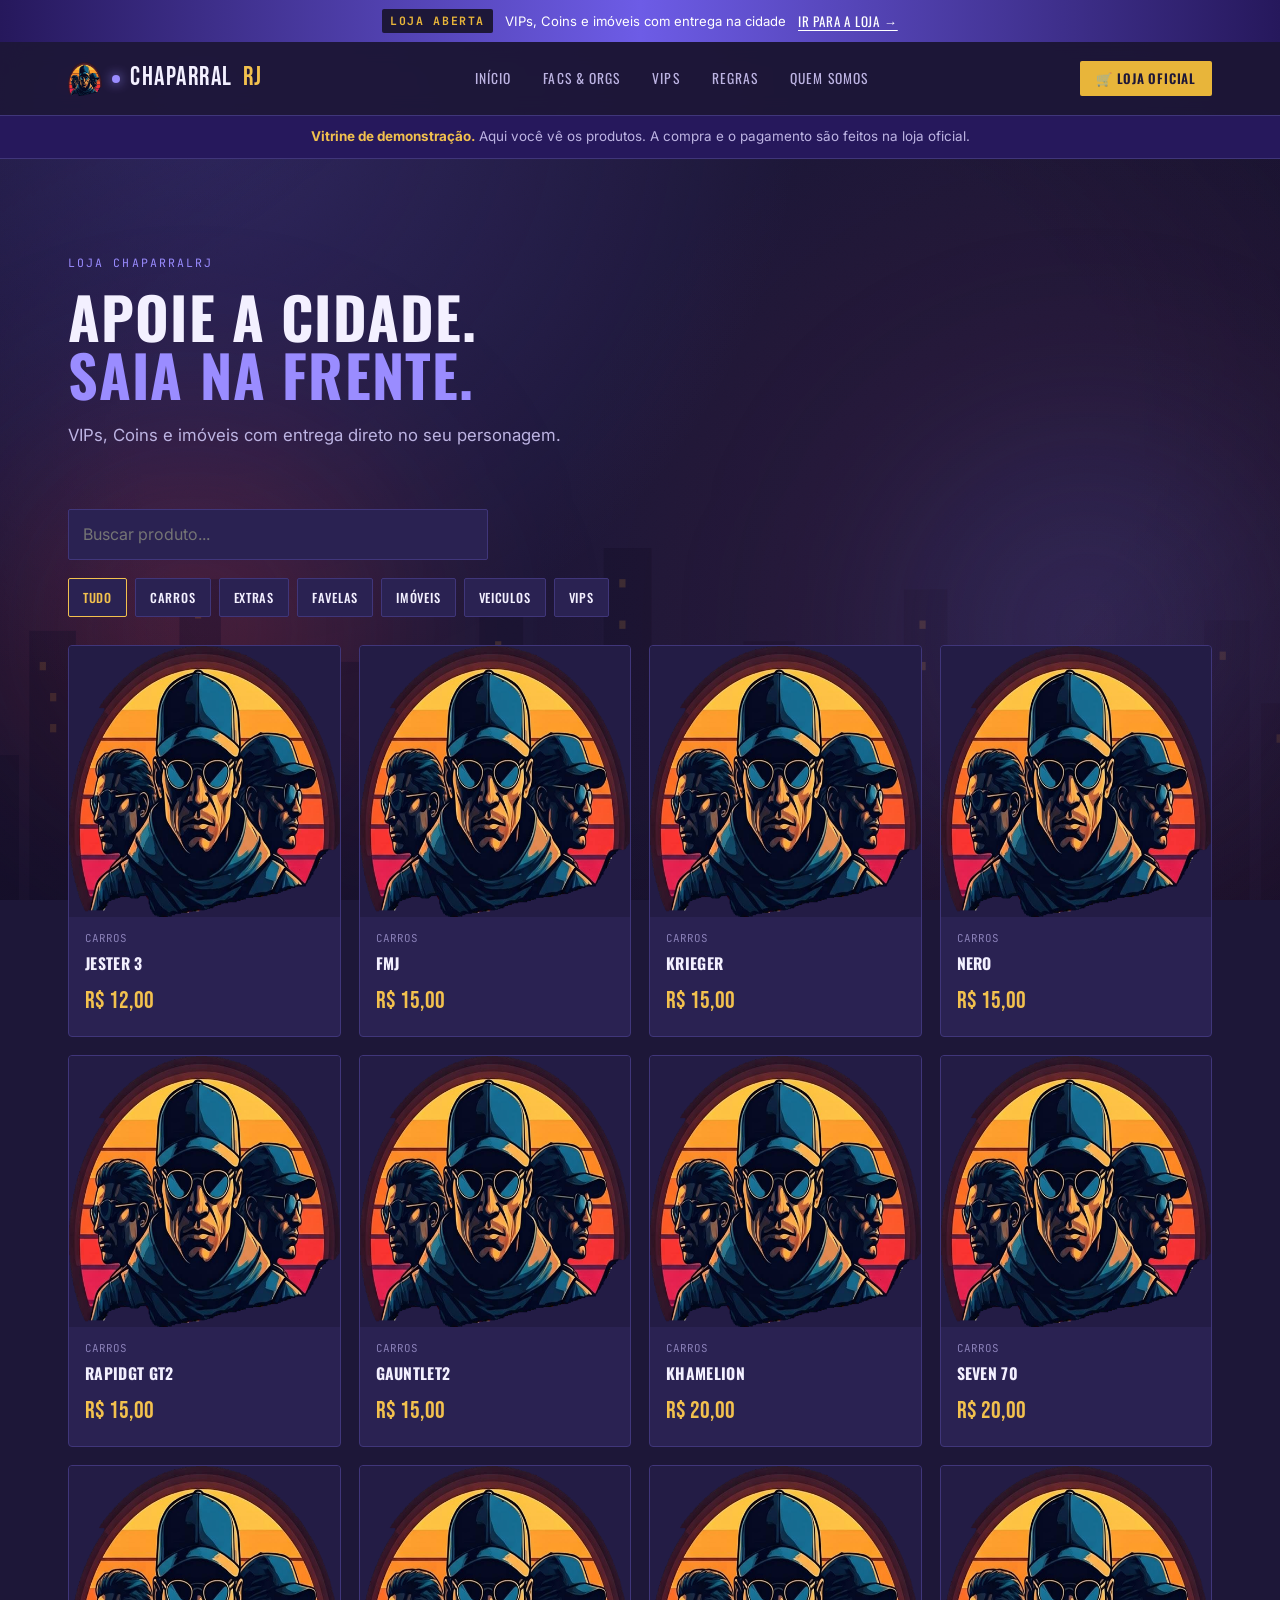
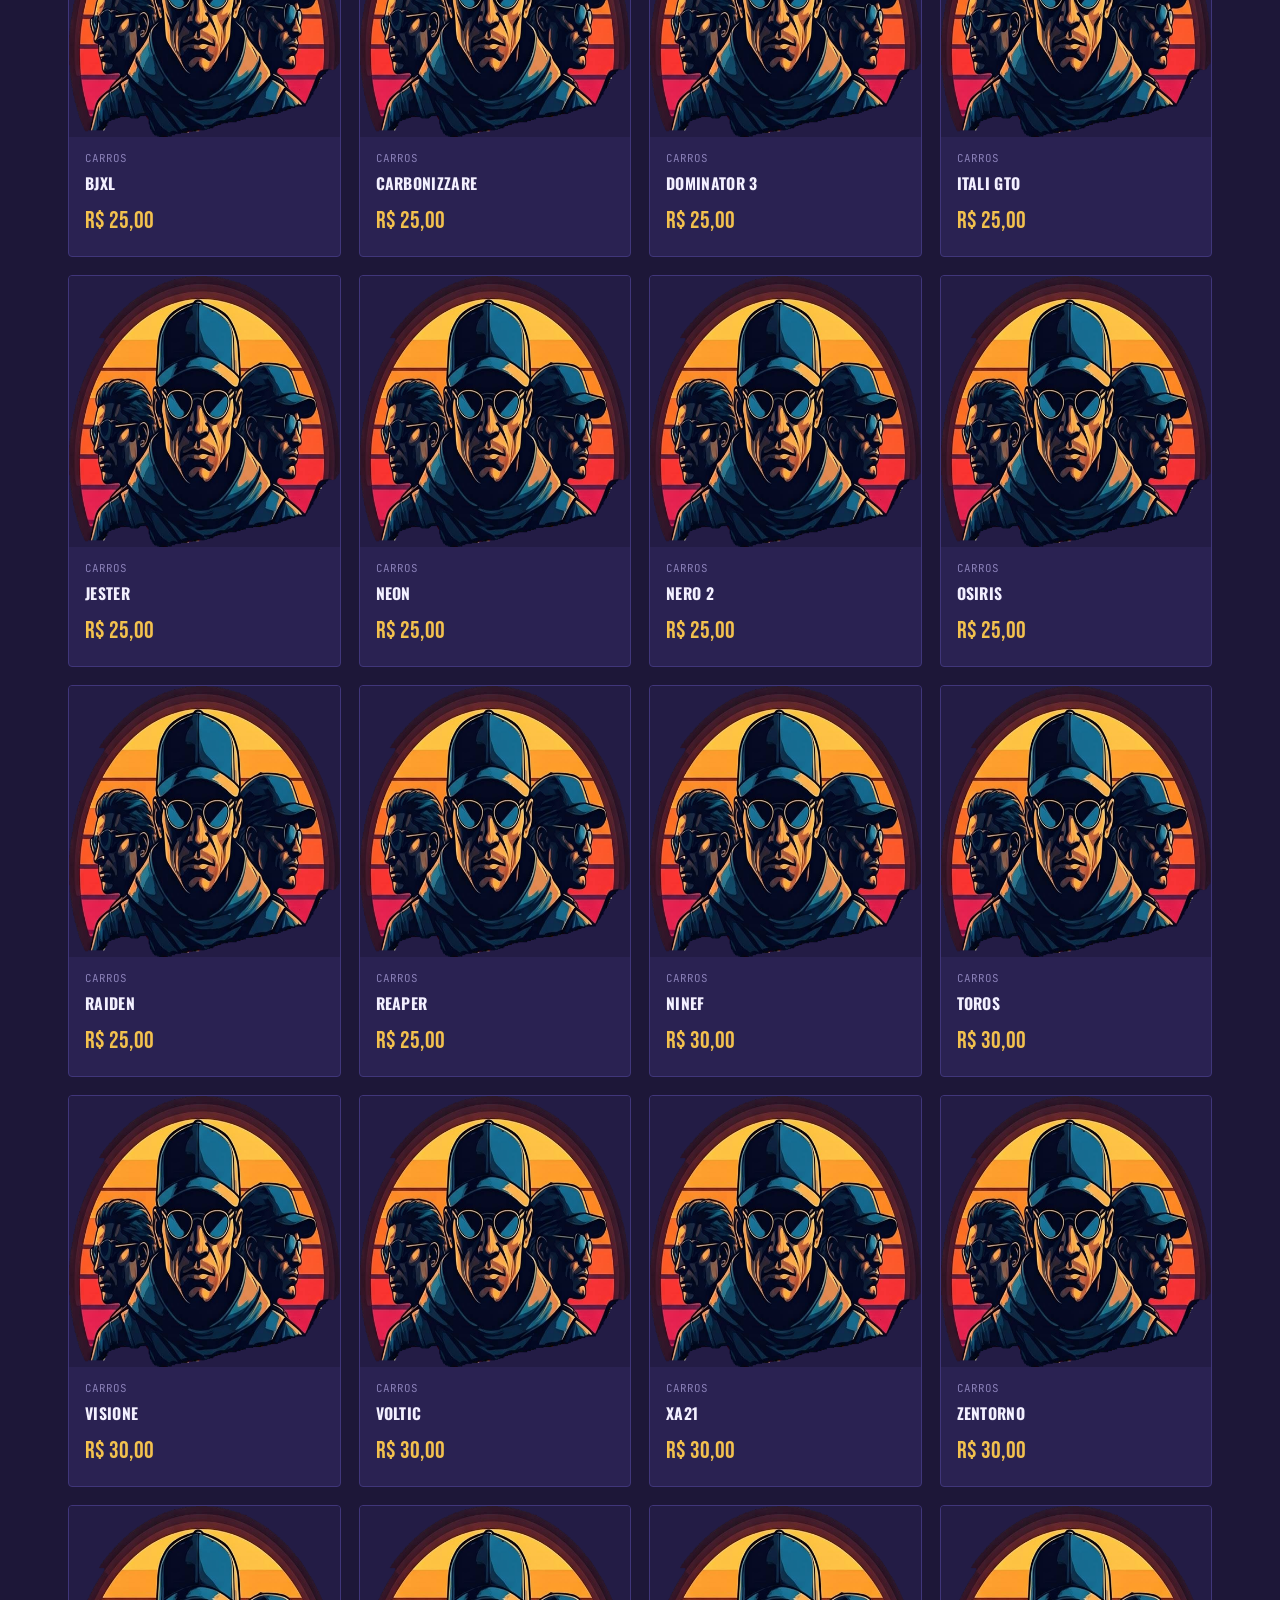
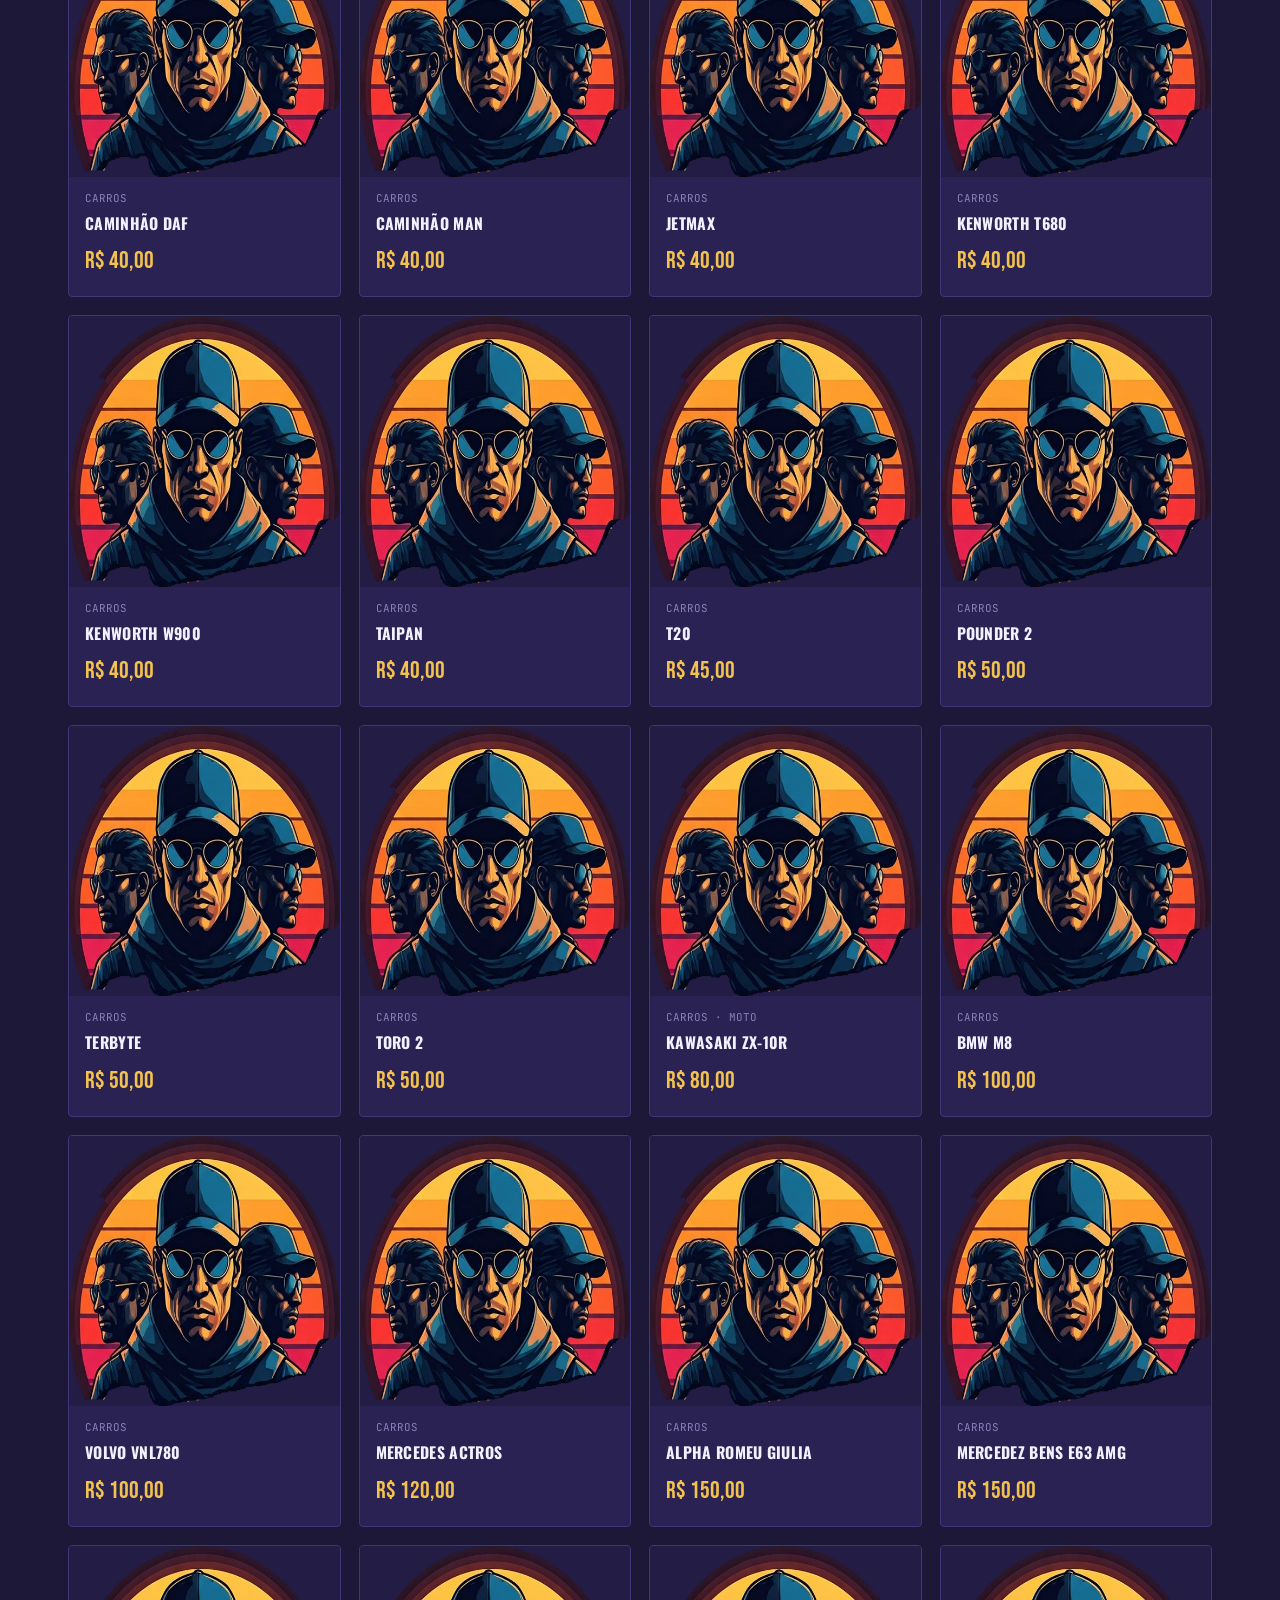
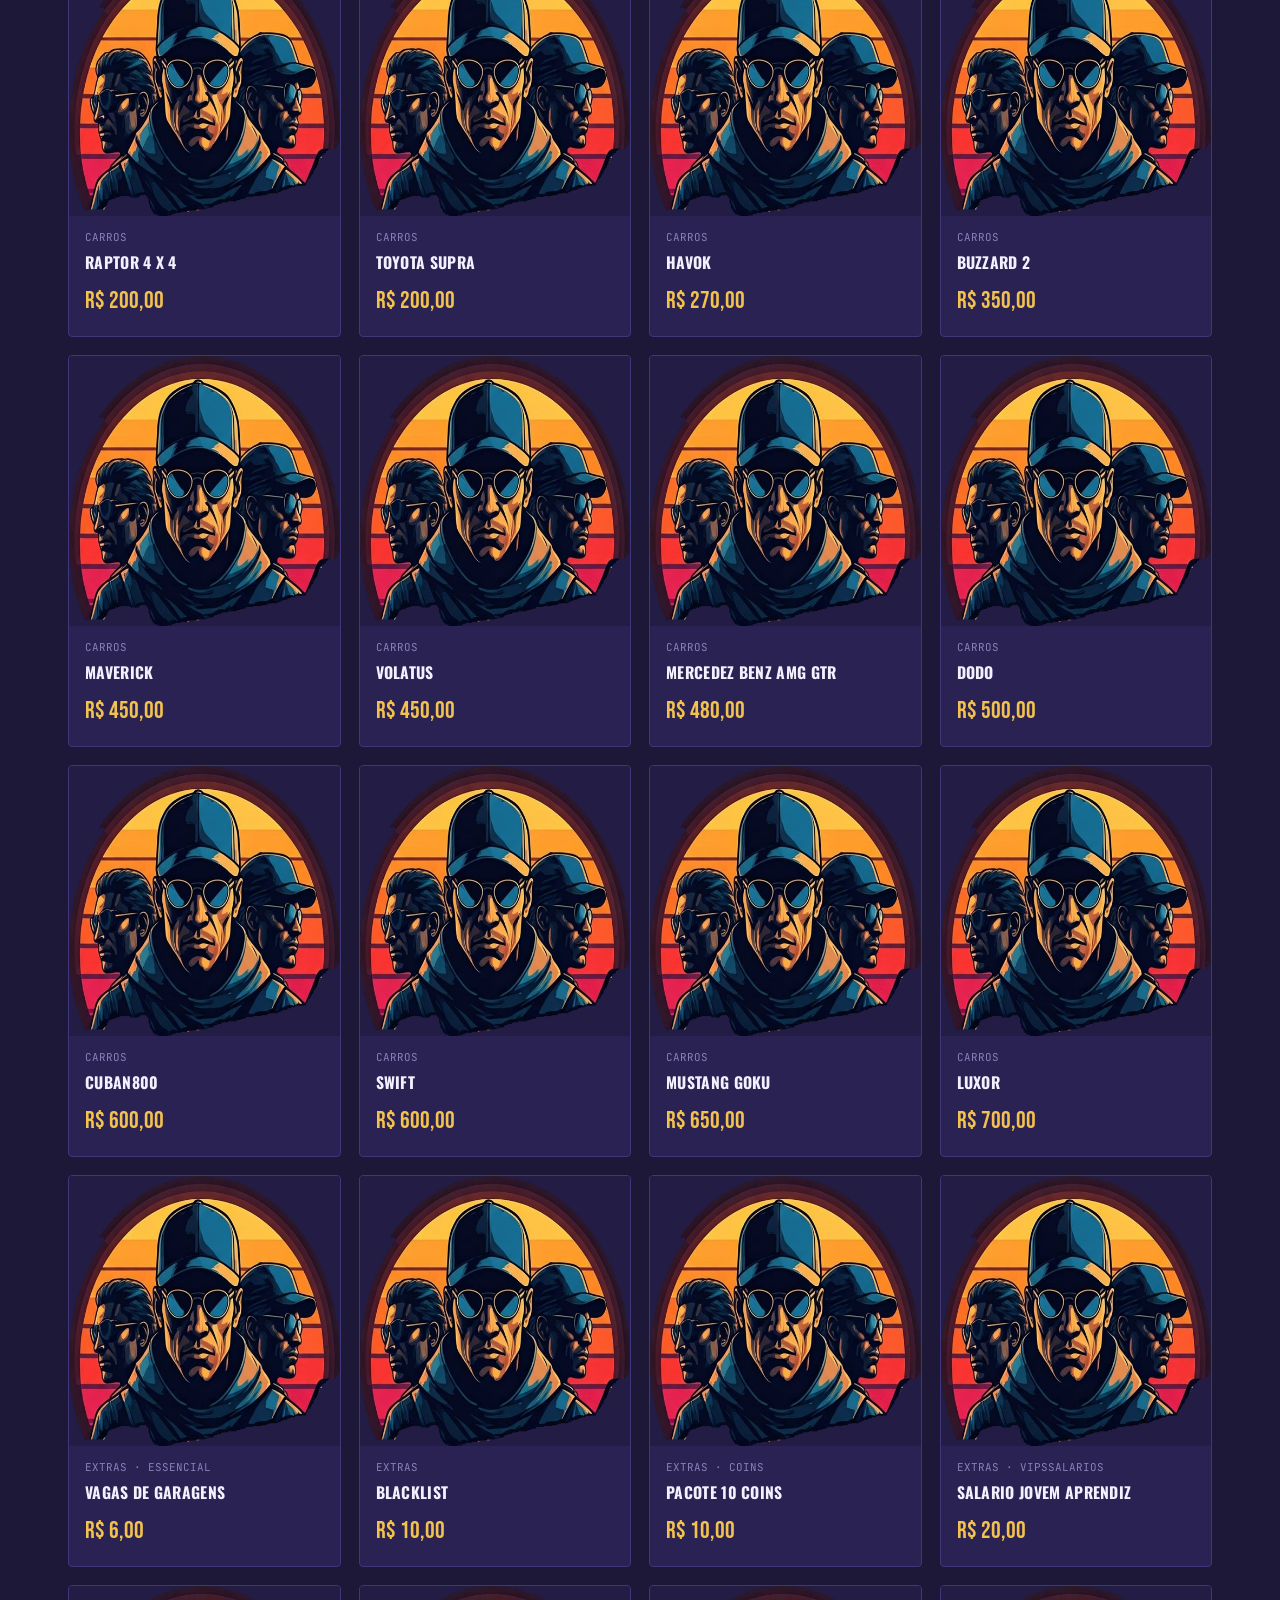
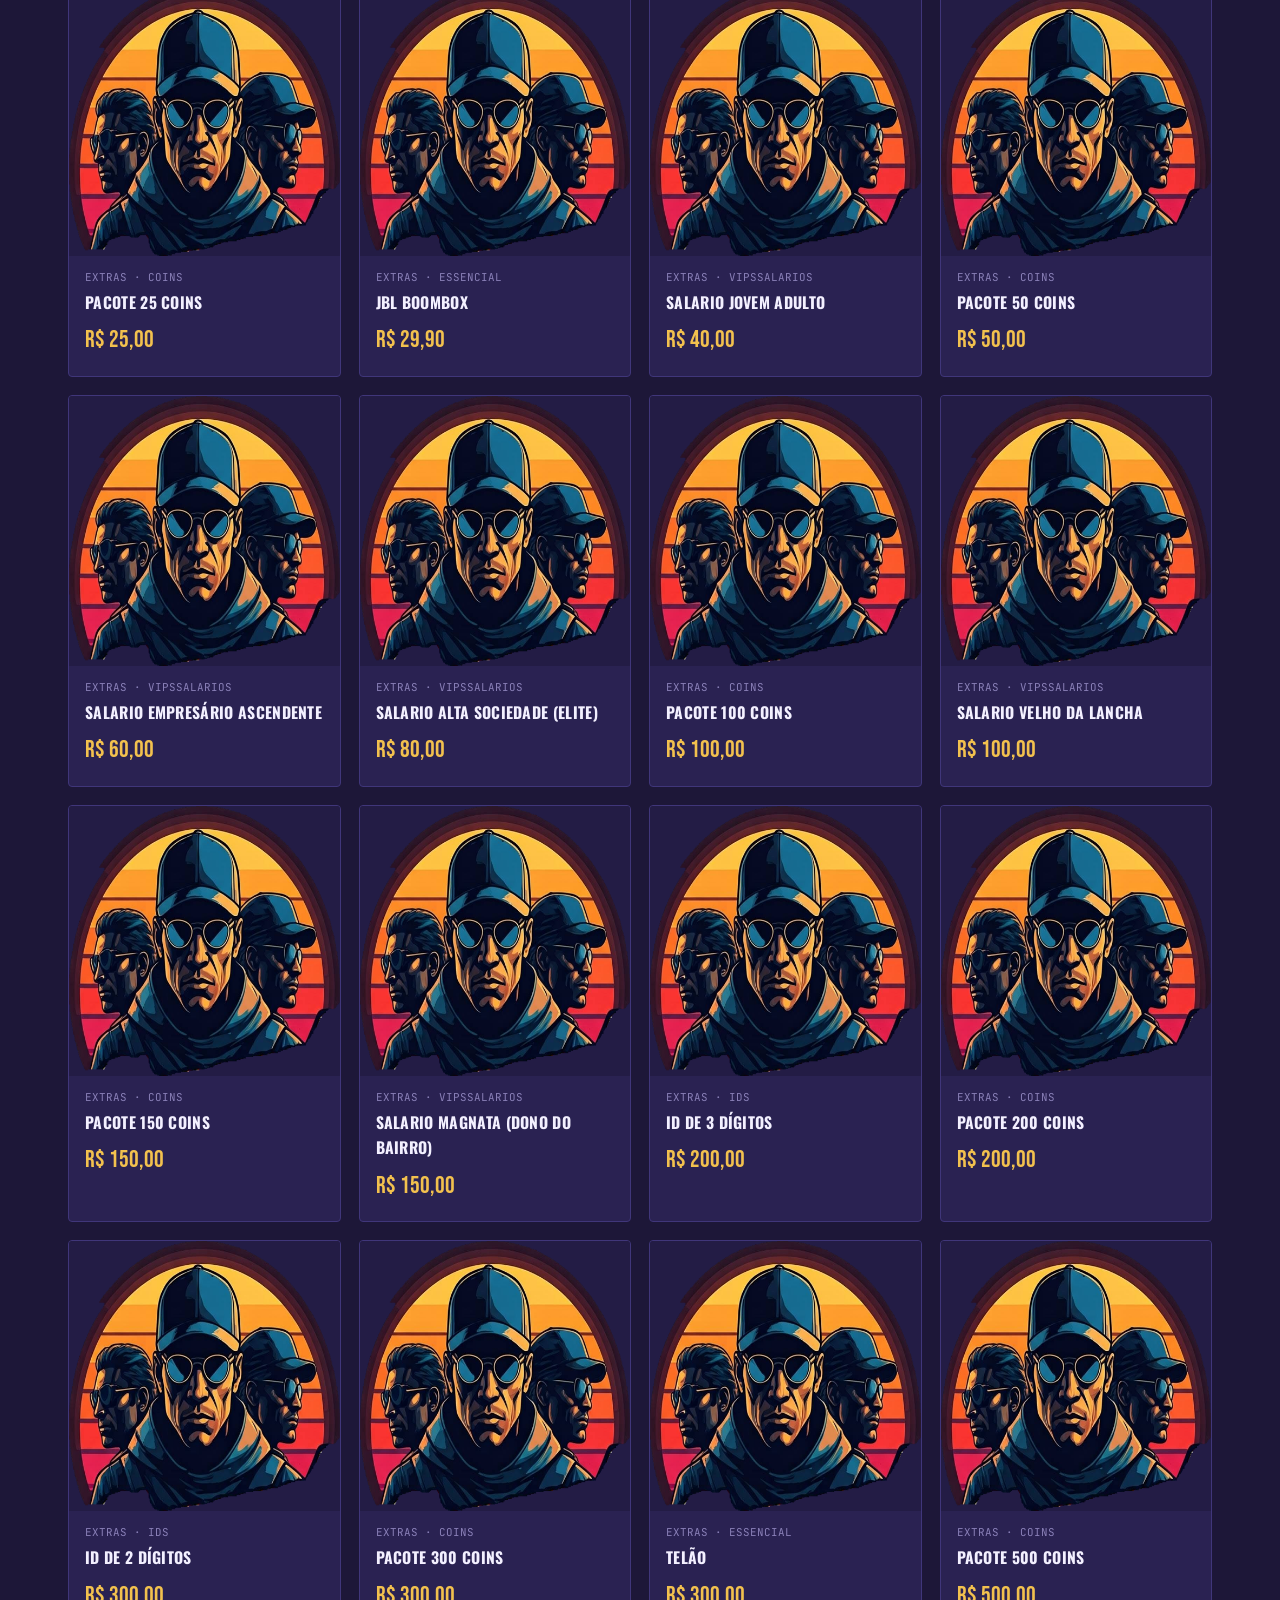
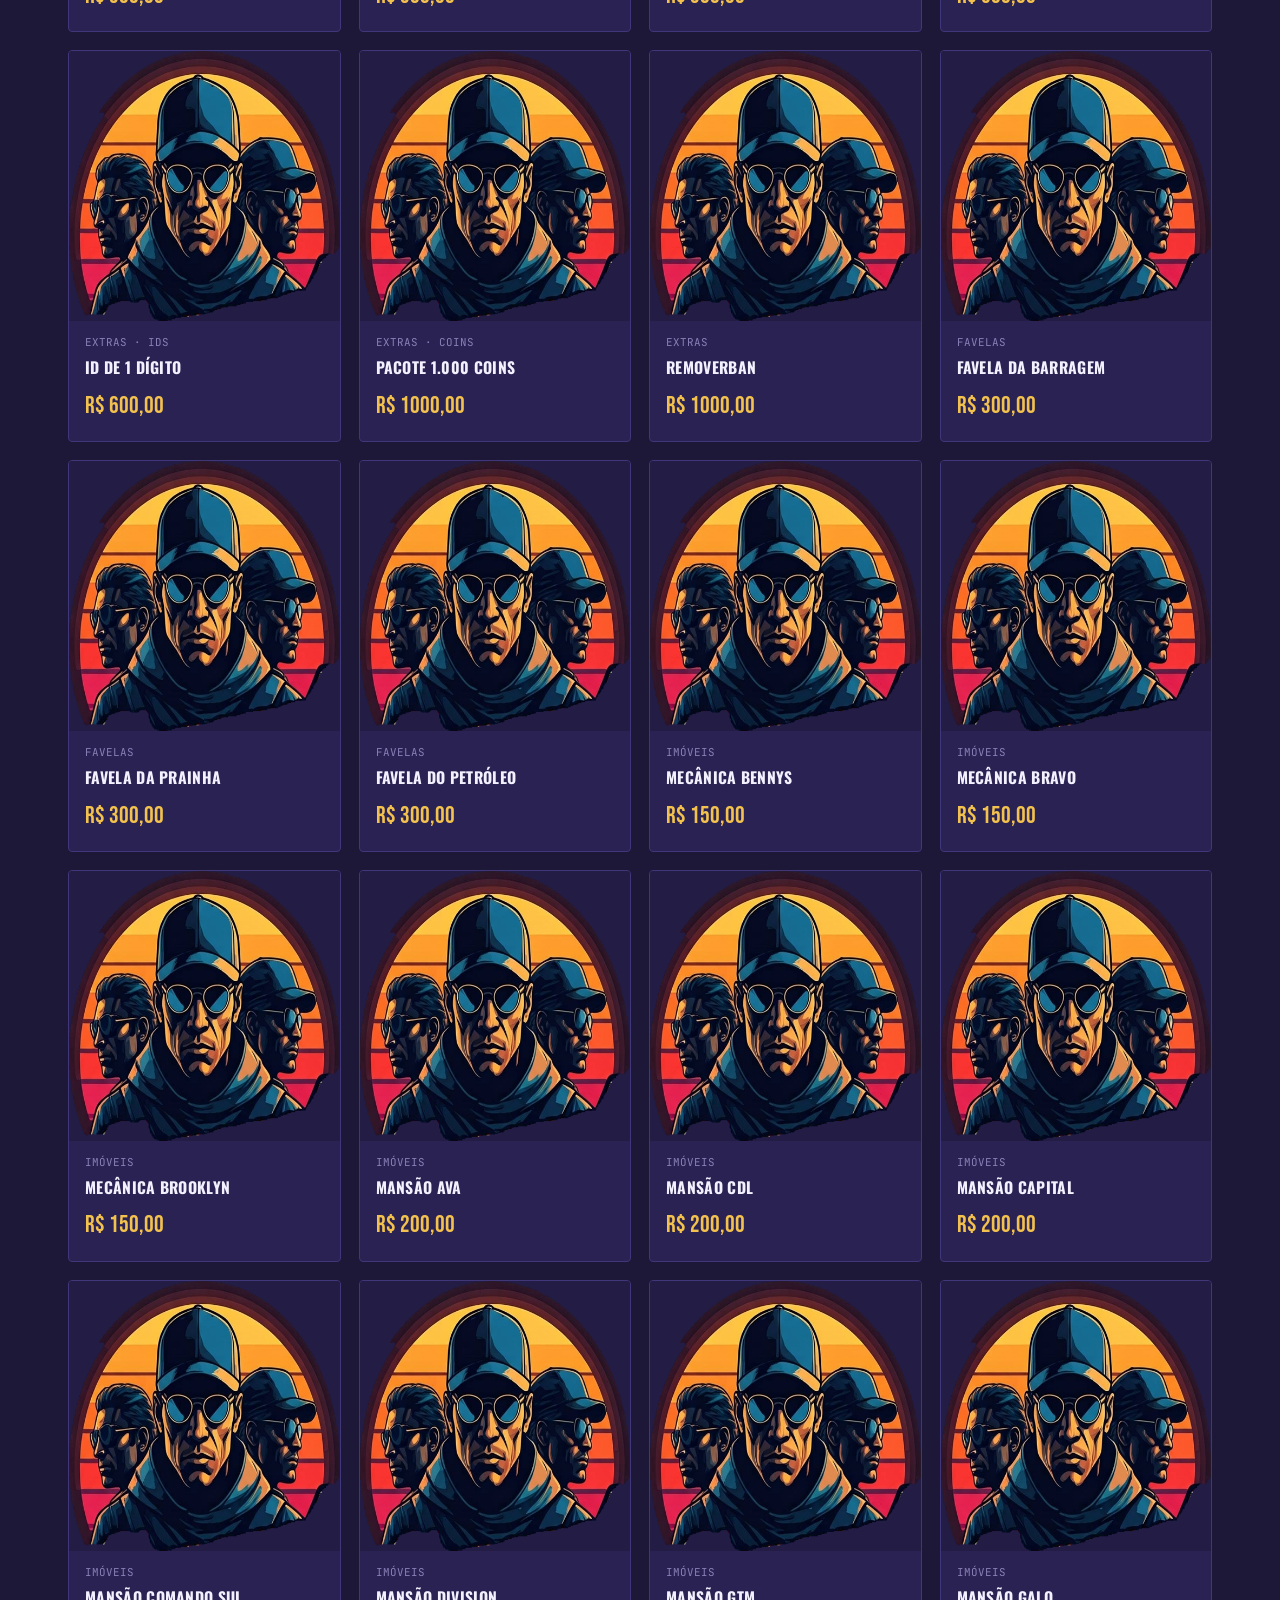
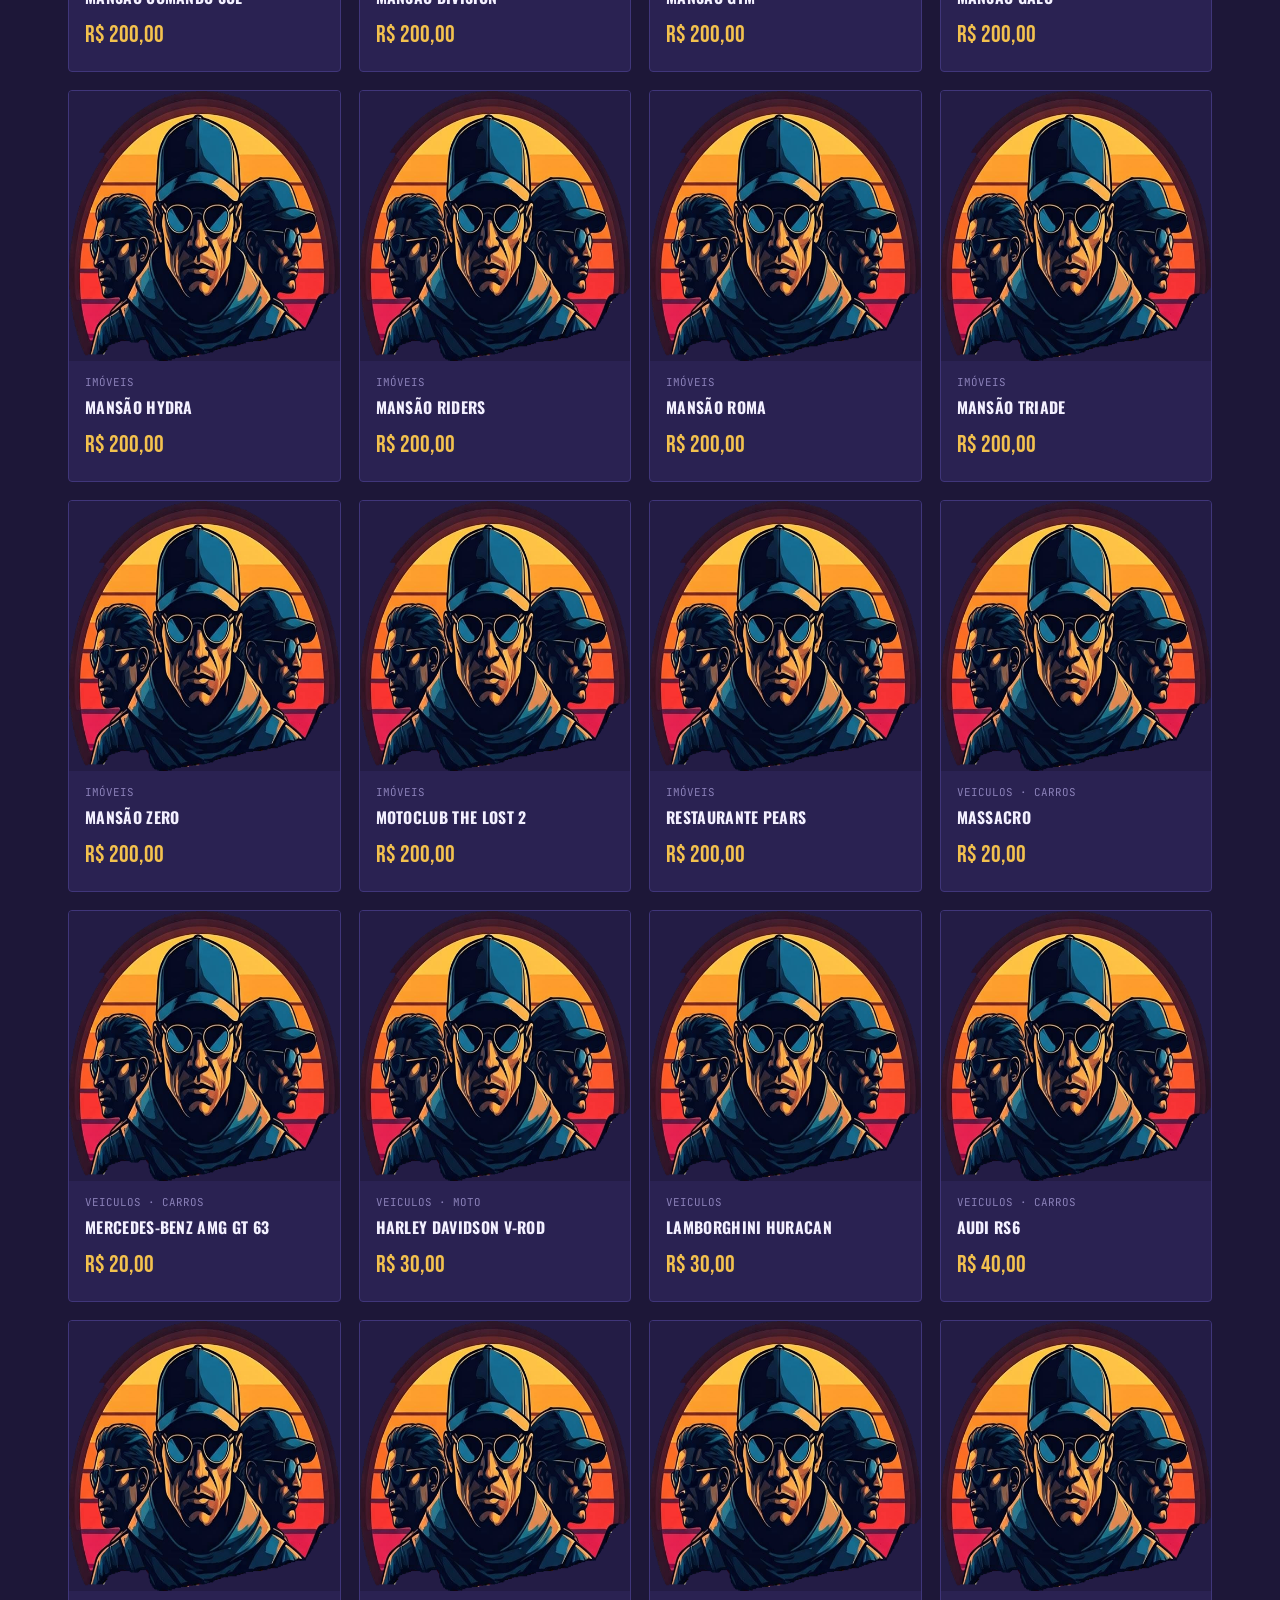
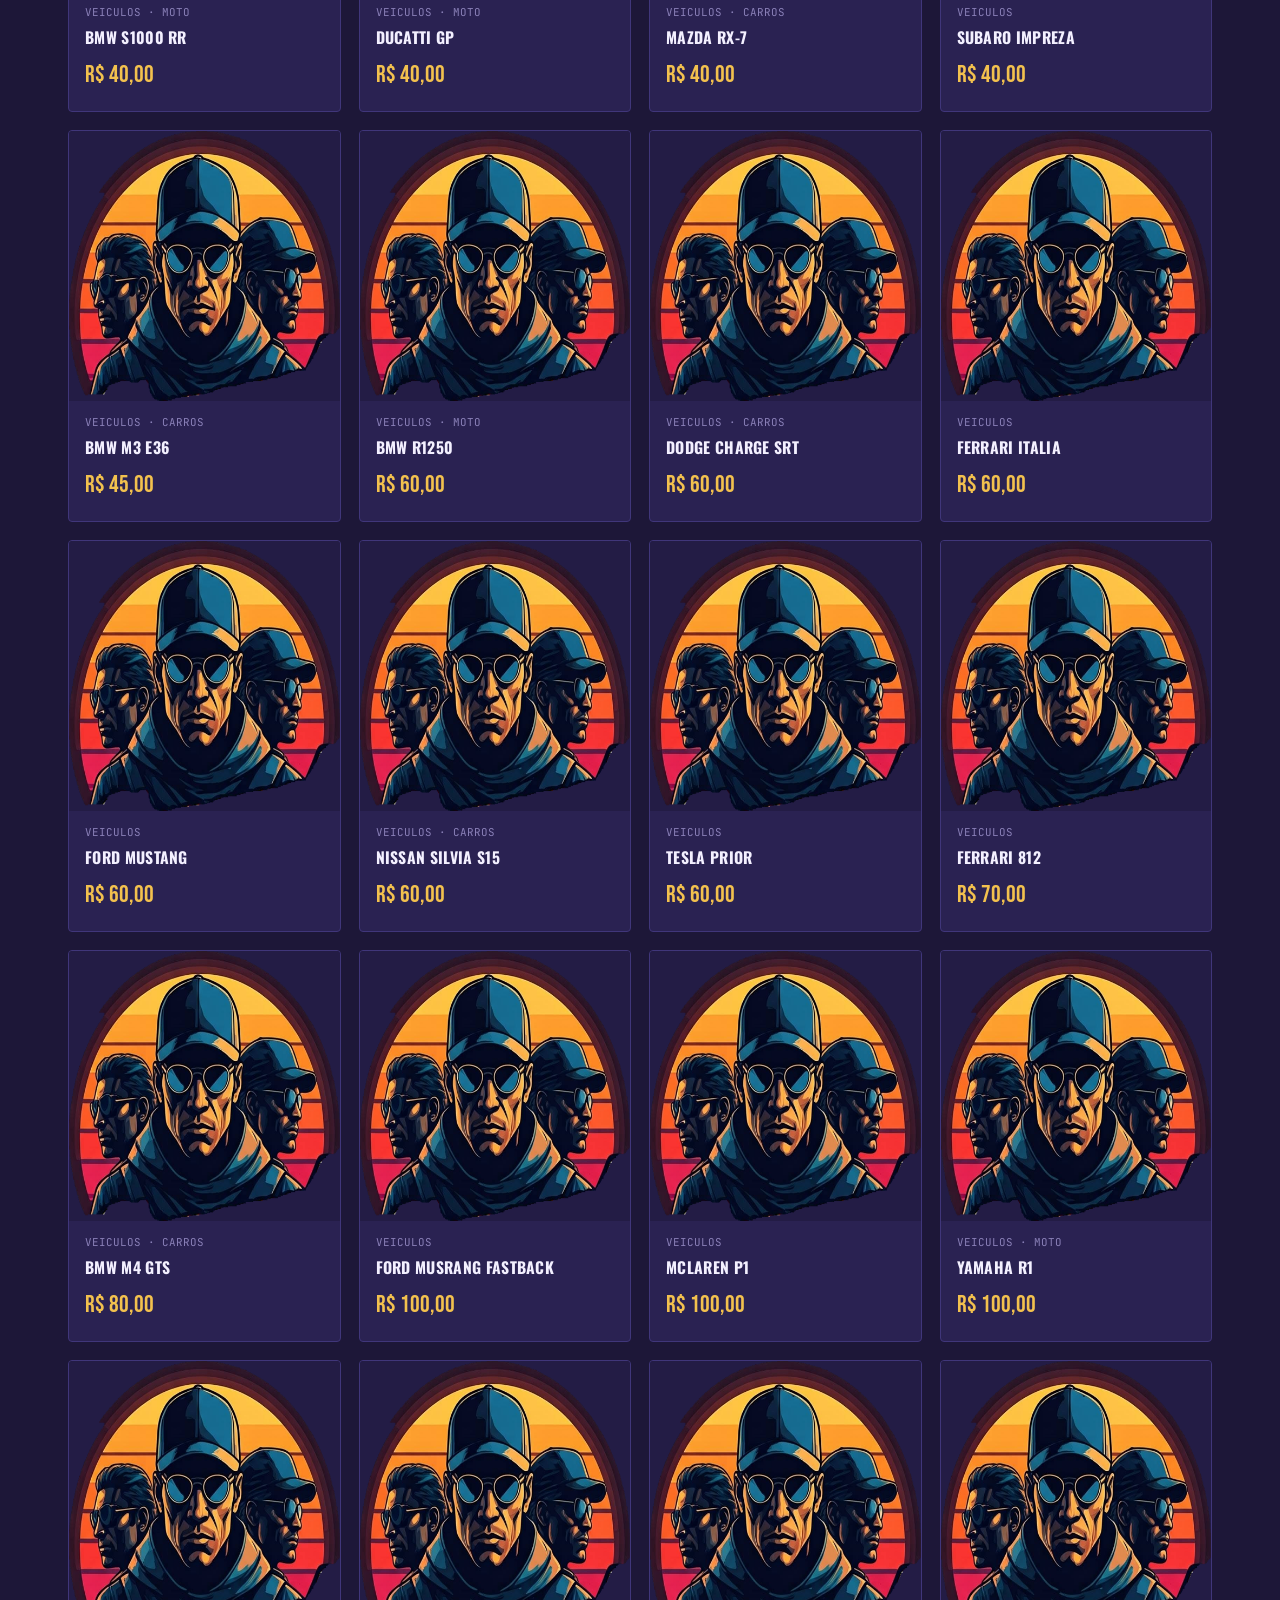
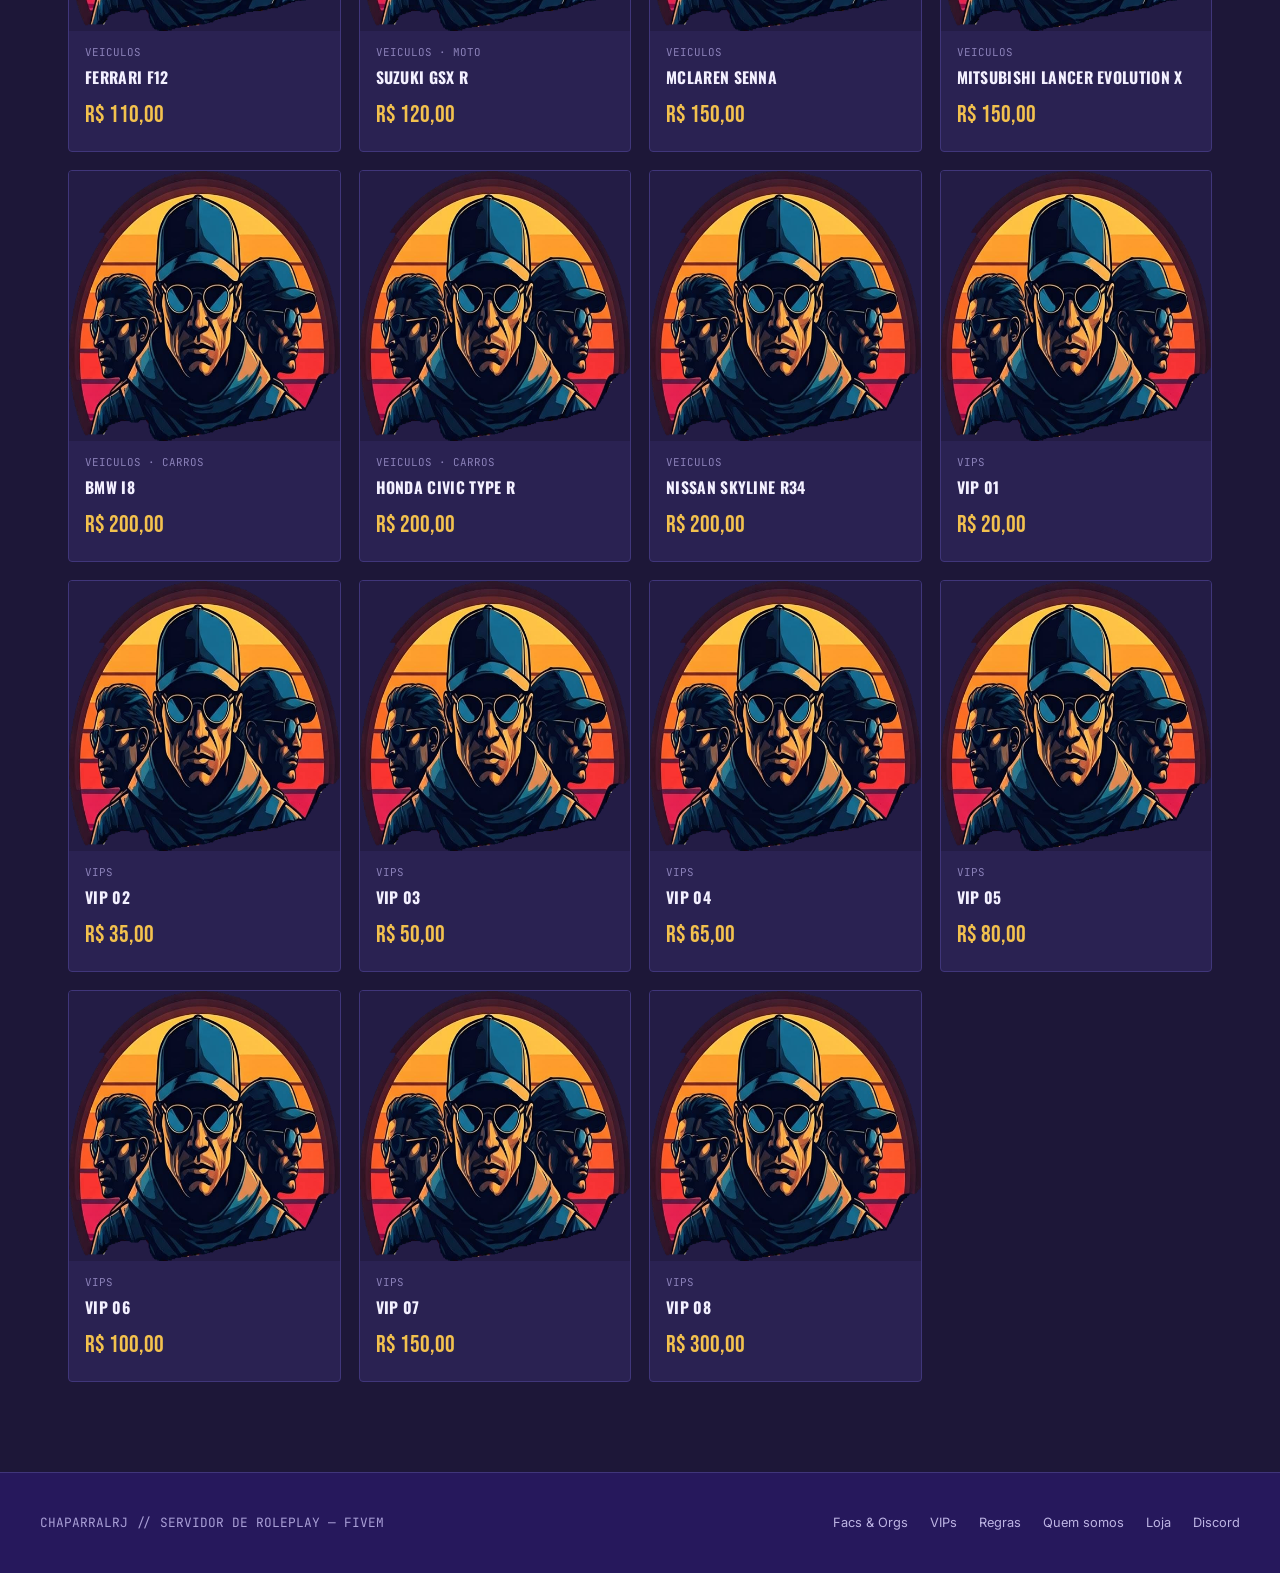
==== loja/index.html @ 79dad930 "Site ChaparralRJ (teste) com vitrine de demonstração da loja A compra e o pagamento continuam na loj" ====
<!DOCTYPE html>
<html lang="pt-BR">
<head>
<meta charset="UTF-8">
<meta name="robots" content="noindex, nofollow">
<meta name="viewport" content="width=device-width, initial-scale=1.0">
<title>Loja — ChaparralRJ</title>
<link rel="icon" type="image/png" href="../img/logo.png">
<link rel="preconnect" href="https://fonts.googleapis.com">
<link rel="preconnect" href="https://fonts.gstatic.com" crossorigin>
<link href="https://fonts.googleapis.com/css2?family=Bebas+Neue&family=Oswald:wght@400;500;600;700&family=Inter:wght@400;500;600;700&family=JetBrains+Mono:wght@400;500&display=swap" rel="stylesheet">
<link rel="stylesheet" href="../css/site.css?v=5">
<link rel="stylesheet" href="loja.css?v=1">
<script src="endereco-loja.js?v=1"></script>
<script src="produtos.js?v=1" defer></script>
<script src="loja-demo.js?v=1" defer></script>
</head>
<body data-page="lista">


<div class="city-bg" aria-hidden="true">
  <svg viewBox="0 0 1600 400" preserveAspectRatio="xMidYMax slice" xmlns="http://www.w3.org/2000/svg">
    <g fill="#000000">
      <rect x="0" y="230" width="70" height="170"/>
      <rect x="80" y="180" width="50" height="220"/>
      <rect x="140" y="260" width="60" height="140"/>
      <rect x="210" y="140" width="45" height="260"/>
      <rect x="265" y="200" width="80" height="200"/>
      <rect x="355" y="90" width="40" height="310"/>
      <rect x="405" y="240" width="65" height="160"/>
      <rect x="480" y="170" width="55" height="230"/>
      <rect x="545" y="220" width="90" height="180"/>
      <rect x="645" y="120" width="42" height="280"/>
      <rect x="695" y="260" width="60" height="140"/>
      <rect x="765" y="60" width="46" height="340"/>
      <rect x="820" y="200" width="70" height="200"/>
      <rect x="900" y="150" width="50" height="250"/>
      <rect x="960" y="240" width="85" height="160"/>
      <rect x="1055" y="100" width="42" height="300"/>
      <rect x="1105" y="220" width="65" height="180"/>
      <rect x="1180" y="170" width="55" height="230"/>
      <rect x="1245" y="250" width="90" height="150"/>
      <rect x="1345" y="130" width="44" height="270"/>
      <rect x="1400" y="210" width="70" height="190"/>
      <rect x="1480" y="180" width="55" height="220"/>
      <rect x="1545" y="255" width="55" height="145"/>
    </g>
    <!-- janelas acesas -->
    <g fill="#c98a2c" opacity="0.55">
      <rect x="10" y="250" width="6" height="8"/>
      <rect x="25" y="270" width="6" height="8"/>
      <rect x="95" y="200" width="6" height="8"/>
      <rect x="95" y="230" width="6" height="8"/>
      <rect x="220" y="170" width="6" height="8"/>
      <rect x="230" y="200" width="6" height="8"/>
      <rect x="230" y="230" width="6" height="8"/>
      <rect x="370" y="120" width="6" height="8"/>
      <rect x="370" y="160" width="6" height="8"/>
      <rect x="370" y="200" width="6" height="8"/>
      <rect x="560" y="250" width="6" height="8"/>
      <rect x="580" y="280" width="6" height="8"/>
      <rect x="660" y="150" width="6" height="8"/>
      <rect x="660" y="190" width="6" height="8"/>
      <rect x="780" y="90" width="6" height="8"/>
      <rect x="780" y="130" width="6" height="8"/>
      <rect x="780" y="170" width="6" height="8"/>
      <rect x="915" y="180" width="6" height="8"/>
      <rect x="915" y="220" width="6" height="8"/>
      <rect x="1070" y="130" width="6" height="8"/>
      <rect x="1070" y="170" width="6" height="8"/>
      <rect x="1195" y="200" width="6" height="8"/>
      <rect x="1260" y="280" width="6" height="8"/>
      <rect x="1360" y="160" width="6" height="8"/>
      <rect x="1415" y="240" width="6" height="8"/>
      <rect x="1495" y="210" width="6" height="8"/>
    </g>
  </svg>
</div>

<a class="aviso-topo" href="index.html"><b>LOJA ABERTA</b> VIPs, Coins e imóveis com entrega na cidade <span>Ir para a loja →</span></a>

<header id="site-header">
  <div class="nav-wrap">
    <a href="../index.html" class="brand"><img src="../img/logo.png" alt=""><span class="dot"></span>CHAPARRAL<span>RJ</span></a>
    <nav id="menu">
      <ul><li><a href="../index.html">Início</a></li><li><a href="../faccoes.html">Facs &amp; Orgs</a></li><li><a href="../lojas-vips.html">VIPs</a></li><li><a href="../regras.html">Regras</a></li><li><a href="../quem-somos.html">Quem somos</a></li></ul>
    </nav>
    <a class="cart-btn" id="link-oficial" href="#" target="_blank" rel="noopener">🛒 Loja oficial</a>
    <button class="nav-toggle" aria-label="Abrir menu" onclick="document.getElementById('menu').classList.toggle('aberto')">☰</button>
  </div>
</header>
<div class="demo-aviso"><b>Vitrine de demonstração.</b> Aqui você vê os produtos. A compra e o pagamento são feitos na loja oficial.</div>

<section class="page-hero">
  <span class="eyebrow">Loja ChaparralRJ</span>
  <h1>Apoie a cidade.<br><span class="accent">Saia na frente.</span></h1>
  <p class="lede">VIPs, Coins e imóveis com entrega direto no seu personagem.</p>
</section>
<section class="tight loja-area">
  <div class="loja-busca"><input id="busca" type="search" placeholder="Buscar produto..." aria-label="Buscar produto"></div>
  <div class="loja-filtros" id="filtros"></div>
  <div class="loja-grade" id="produtos"></div>
</section>

<footer>
  <div class="footer-inner">
    <p>CHAPARRALRJ // SERVIDOR DE ROLEPLAY — FIVEM</p>
    <div class="footer-links">
      <a href="../faccoes.html">Facs &amp; Orgs</a>
      <a href="../lojas-vips.html">VIPs</a>
      <a href="../regras.html">Regras</a>
      <a href="../quem-somos.html">Quem somos</a>
      <a href="index.html">Loja</a>
      <a href="https://discord.gg/Wx2dg5drwc" target="_blank" rel="noopener">Discord</a>
    </div>
  </div>
</footer>
<script src="../js/site.js?v=4"></script>
</body>
</html>
---- css/site.css ----
:root{
    --bg: #0a0a0c;
    --bg-alt: #101012;
    --panel: #16161a;
    --panel-2: #1c1c20;
    --border: #2a2a2c;
    --text: #e8e6e3;
    --text-dim: #8a8880;
    --text-faint: #55534d;
    --red: #a32020;
    --red-bright: #c92c2c;
    --amber: #c98a2c;
    --green: #3a7d44;
  }

  *{margin:0;padding:0;box-sizing:border-box;}

  html{scroll-behavior:smooth;}

  body{
    background:var(--bg);
    color:var(--text);
    font-family:'Inter',sans-serif;
    line-height:1.6;
    overflow-x:hidden;
  }

  /* ===== camada 1: skyline noturno fixo no fundo ===== */
  .city-bg{
    position:fixed; inset:0; z-index:0; pointer-events:none;
    overflow:hidden;
  }
  .city-bg svg{
    position:absolute; bottom:0; left:0; width:100%; height:46vh;
    min-height:340px;
    opacity:0.5;
  }

  /* ===== camada 2: luzes de viatura pulsando ao longe ===== */
  .city-bg::before, .city-bg::after{
    content:""; position:absolute; bottom:0; width:46vw; height:60vh;
    border-radius:50%; filter:blur(90px); mix-blend-mode:screen;
    animation: cop-pulse 5.5s ease-in-out infinite;
  }
  .city-bg::before{
    left:-8%; background:radial-gradient(circle, rgba(201,44,44,0.35), transparent 70%);
    animation-delay:0s;
  }
  .city-bg::after{
    right:-8%; background:radial-gradient(circle, rgba(44,90,201,0.32), transparent 70%);
    animation-delay:2.75s;
  }
  @keyframes cop-pulse{
    0%, 100%{ opacity:0.25; }
    50%{ opacity:0.75; }
  }

  /* ===== camada 3: grain / textura granulada ===== */
  body::before{
    content:"";
    position:fixed; inset:0; z-index:1;
    pointer-events:none;
    opacity:0.05;
    mix-blend-mode:overlay;
    background-image:url("data:image/svg+xml,%3Csvg xmlns='http://www.w3.org/2000/svg' width='120' height='120'%3E%3Cfilter id='n'%3E%3CfeTurbulence type='fractalNoise' baseFrequency='0.9' numOctaves='2' stitchTiles='stitch'/%3E%3C/filter%3E%3Crect width='100%25' height='100%25' filter='url(%23n)'/%3E%3C/svg%3E");
  }

  /* ===== camada 4: vinheta + glow residual das cores originais ===== */
  body::after{
    content:"";
    position:fixed; inset:0; z-index:0;
    pointer-events:none;
    background-image:
      radial-gradient(circle at 20% 20%, rgba(163,32,32,0.05), transparent 40%),
      radial-gradient(circle at 80% 60%, rgba(201,138,44,0.04), transparent 45%),
      radial-gradient(ellipse at center, transparent 45%, rgba(0,0,0,0.55) 100%);
  }

  /* garante que o conteúdo real fique acima das camadas de fundo */
  header, .hero, section, .rules-strip, .cta-final, footer{
    position:relative; z-index:2;
  }

  h1,h2,h3{ font-family:'Oswald', sans-serif; text-transform:uppercase; letter-spacing:0.02em; }

  .eyebrow{
    font-family:'JetBrains Mono', monospace;
    font-size:0.72rem;
    letter-spacing:0.18em;
    text-transform:uppercase;
    color:var(--red-bright);
  }

  a{ color:inherit; text-decoration:none; }

  /* ============ HEADER ============ */
  header{
    position:sticky; top:0; z-index:100;
    background:rgba(10,10,12,0.88);
    backdrop-filter:blur(10px);
    border-bottom:1px solid var(--border);
    transition:border-color .3s;
  }
  .nav-wrap{
    max-width:1200px; margin:0 auto;
    display:flex; align-items:center; justify-content:space-between;
    padding:16px 28px;
  }
  .brand{
    font-family:'Bebas Neue', sans-serif;
    font-size:1.6rem;
    letter-spacing:0.06em;
    display:flex; align-items:center; gap:10px;
  }
  .brand .dot{ width:8px; height:8px; background:var(--red-bright); border-radius:50%; box-shadow:0 0 12px var(--red-bright);}
  .brand span{ color:var(--amber); }

  /* logo grande na hero, acima do dossie */
  .hero-logo{ height:120px; width:auto; display:block; margin-bottom:28px; }
  nav ul{ display:flex; gap:32px; list-style:none; }
  nav a{
    font-family:'Oswald', sans-serif;
    font-size:0.85rem;
    text-transform:uppercase;
    letter-spacing:0.08em;
    color:var(--text-dim);
    padding:6px 0;
    border-bottom:1px solid transparent;
    transition:color .2s, border-color .2s;
  }
  nav a:hover, nav a.ativo{ color:var(--text); border-color:var(--red-bright); }
  .nav-cta{
    font-family:'Oswald',sans-serif; font-size:0.8rem; text-transform:uppercase; letter-spacing:0.06em;
    background:var(--red); color:#fff; padding:9px 18px; border-radius:2px;
    border:1px solid var(--red-bright);
    transition:background .2s;
  }
  .nav-cta:hover{ background:var(--red-bright); }

  @media(max-width:820px){ nav ul{ display:none; } }

  /* ============ HERO ============ */
  .hero{
    position:relative;
    max-width:1200px; margin:0 auto;
    padding:110px 28px 80px;
    z-index:1;
  }
  .hero-grid{
    display:grid; grid-template-columns:1.15fr 0.85fr; gap:60px; align-items:center;
  }
  @media(max-width:900px){ .hero-grid{ grid-template-columns:1fr; } }

  .case-tag{
    display:inline-flex; align-items:center; gap:8px;
    font-family:'JetBrains Mono',monospace; font-size:0.72rem; letter-spacing:0.12em;
    color:var(--amber); border:1px solid var(--border); padding:6px 12px; border-radius:2px;
    margin-bottom:24px;
  }
  .case-tag::before{ content:"●"; color:var(--red-bright); font-size:0.6rem; }

  .hero h1{
    font-size:clamp(2.6rem, 6vw, 4.4rem);
    line-height:0.98;
    margin-bottom:24px;
  }
  .hero h1 .accent{ color:var(--red-bright); }

  .hero p.lede{
    font-size:1.05rem; color:var(--text-dim); max-width:520px; margin-bottom:36px;
  }

  .hero-ctas{ display:flex; gap:14px; flex-wrap:wrap; margin-bottom:48px; }
  .btn{
    font-family:'Oswald',sans-serif; font-size:0.9rem; text-transform:uppercase; letter-spacing:0.05em;
    padding:14px 26px; border-radius:2px; display:inline-flex; align-items:center; gap:10px;
    transition:transform .15s, box-shadow .15s;
  }
  .btn-primary{ background:var(--red); color:#fff; border:1px solid var(--red-bright); }
  .btn-primary:hover{ transform:translateY(-2px); box-shadow:0 8px 24px rgba(163,32,32,0.35); }
  .btn-ghost{ background:transparent; color:var(--text); border:1px solid var(--border); }
  .btn-ghost:hover{ border-color:var(--text-dim); transform:translateY(-2px); }
  .btn-discord{ background:#5865F2; color:#fff; border:1px solid #6c76f5; }
  .btn-discord:hover{ transform:translateY(-2px); box-shadow:0 8px 24px rgba(88,101,242,0.35); }

  .stat-row{ display:flex; gap:0; border-top:1px solid var(--border); padding-top:28px; }
  .stat{ flex:1; padding-right:24px; }
  .stat b{ font-family:'Bebas Neue',sans-serif; font-size:2.4rem; color:var(--amber); display:block; line-height:1; }
  .stat span{ font-size:0.78rem; color:var(--text-dim); text-transform:uppercase; letter-spacing:0.04em; }

  /* hero side panel: "case file" card */
  .file-card{
    background:var(--panel);
    border:1px solid var(--border);
    border-radius:4px;
    padding:0;
    position:relative;
    overflow:hidden;
  }
  .file-card::before{
    content:"CLASSIFICADO";
    position:absolute; top:14px; right:-38px;
    background:var(--red); color:#fff;
    font-family:'JetBrains Mono',monospace; font-size:0.6rem; letter-spacing:0.15em;
    padding:4px 44px; transform:rotate(35deg);
    box-shadow:0 2px 8px rgba(0,0,0,0.4);
  }
  .file-header{
    padding:20px 22px; border-bottom:1px solid var(--border);
    display:flex; justify-content:space-between; align-items:baseline;
  }
  .file-header span{ font-family:'JetBrains Mono',monospace; font-size:0.68rem; color:var(--text-faint); }
  .file-body{ padding:22px; }
  .file-body h3{ font-size:1.1rem; margin-bottom:6px; color:var(--amber); }
  .file-body p{ font-size:0.88rem; color:var(--text-dim); margin-bottom:18px; }
  .file-list{ list-style:none; display:flex; flex-direction:column; gap:10px; }
  .file-list li{
    display:flex; justify-content:space-between; font-size:0.85rem;
    padding-bottom:10px; border-bottom:1px dashed var(--border);
    color:var(--text-dim);
  }
  .file-list li b{ color:var(--text); font-weight:500; }

  /* ============ SECTION SHARED ============ */
  section{ position:relative; z-index:1; max-width:1200px; margin:0 auto; padding:90px 28px; }
  .section-head{ margin-bottom:52px; max-width:640px; }
  .section-head h2{ font-size:clamp(1.8rem,3.6vw,2.6rem); margin-top:10px; }
  .section-head p{ color:var(--text-dim); margin-top:14px; }
  .divider{ height:1px; background:linear-gradient(90deg, var(--border), transparent); }

  /* ============ FACÇÕES / EMPREGOS GRID ============ */
  .grid-3{ display:grid; grid-template-columns:repeat(3,1fr); gap:20px; }
  @media(max-width:900px){ .grid-3{ grid-template-columns:1fr 1fr; } }
  @media(max-width:600px){ .grid-3{ grid-template-columns:1fr; } }

  .card{
    background:var(--panel); border:1px solid var(--border); border-radius:4px;
    padding:26px; transition:border-color .2s, transform .2s;
    position:relative;
  }
  .card:hover{ border-color:var(--red); transform:translateY(-3px); }
  .card .num{
    font-family:'JetBrains Mono',monospace; font-size:0.72rem; color:var(--text-faint);
    margin-bottom:14px; display:block;
  }
  .card h3{ font-size:1.05rem; margin-bottom:10px; letter-spacing:0.01em; }
  .card p{ font-size:0.86rem; color:var(--text-dim); }
  .tag-pill{
    display:inline-block; margin-top:16px; font-family:'JetBrains Mono',monospace;
    font-size:0.68rem; letter-spacing:0.08em; padding:4px 10px; border-radius:20px;
    border:1px solid var(--border); color:var(--text-dim);
  }
  .tag-pill.hot{ border-color:var(--red); color:var(--red-bright); }
  .tag-pill.vip{ border-color:var(--amber); color:var(--amber); }

  /* ============ REGRAS STRIP ============ */
  .rules-strip{
    background:var(--bg-alt); border-top:1px solid var(--border); border-bottom:1px solid var(--border);
  }
  .rules-inner{ max-width:1200px; margin:0 auto; padding:80px 28px; display:grid; grid-template-columns:0.9fr 1.1fr; gap:60px; }
  @media(max-width:900px){ .rules-inner{ grid-template-columns:1fr; } }
  .rules-list{ display:flex; flex-direction:column; }
  .rule-item{ display:flex; gap:18px; padding:18px 0; border-bottom:1px solid var(--border); }
  .rule-item:last-child{ border-bottom:none; }
  .rule-item .rn{ font-family:'Bebas Neue',sans-serif; font-size:1.6rem; color:var(--red-bright); min-width:34px; }
  .rule-item h4{ font-family:'Oswald',sans-serif; font-size:0.98rem; text-transform:uppercase; margin-bottom:4px; }
  .rule-item p{ font-size:0.85rem; color:var(--text-dim); }

  /* ============ CTA FINAL ============ */
  .cta-final{ text-align:center; padding:100px 28px; }
  .cta-final h2{ font-size:clamp(2rem,5vw,3.2rem); margin-bottom:18px; }
  .cta-final p{ color:var(--text-dim); max-width:520px; margin:0 auto 36px; }
  .cta-buttons{ display:flex; gap:16px; justify-content:center; flex-wrap:wrap; }

  /* ============ FOOTER ============ */
  footer{ border-top:1px solid var(--border); padding:40px 28px; }
  .footer-inner{
    max-width:1200px; margin:0 auto; display:flex; justify-content:space-between; align-items:center; flex-wrap:wrap; gap:16px;
  }
  .footer-inner p{ font-size:0.8rem; color:var(--text-faint); font-family:'JetBrains Mono',monospace; }
  .footer-links{ display:flex; gap:22px; }
  .footer-links a{ font-size:0.8rem; color:var(--text-dim); }
  .footer-links a:hover{ color:var(--text); }

  /* reveal on scroll */
  .reveal{ opacity:0; transform:translateY(18px); transition:opacity .6s ease, transform .6s ease; }
  .reveal.in{ opacity:1; transform:none; }

  @media (prefers-reduced-motion: reduce){
    .reveal{ opacity:1; transform:none; transition:none; }
    html{ scroll-behavior:auto; }
  }

  /* [CLAUDE 2026-10-25] Paginas internas do site institucional (refeito do Google Sites) */
  .brand img{ height:34px; width:auto; }
  .page-hero{ padding:90px 28px 30px; }
  .page-hero h1{ font-size:clamp(2.2rem,5vw,3.6rem); line-height:1; margin:14px 0 18px; }
  .page-hero h1 .accent{ color:var(--red-bright); }
  .page-hero p.lede{ font-size:1.05rem; color:var(--text-dim); max-width:640px; }
  .page-hero .hero-ctas{ margin:30px 0 0; }
  section.tight{ padding-top:30px; }
  a.card{ display:block; }
  .card .mais{ display:block; margin-top:16px; font-family:'Oswald',sans-serif; font-size:0.8rem; text-transform:uppercase; letter-spacing:0.06em; color:var(--red-bright); }
  .card ul{ list-style:none; margin-top:12px; display:flex; flex-direction:column; gap:8px; }
  .card ul li{ font-size:0.86rem; color:var(--text-dim); padding-left:16px; position:relative; }
  .card ul li::before{ content:"›"; position:absolute; left:0; color:var(--red-bright); }
  .card ul li b{ color:var(--text); font-weight:600; }
  .grid-2{ display:grid; grid-template-columns:repeat(2,1fr); gap:20px; }
  .grid-4{ display:grid; grid-template-columns:repeat(4,1fr); gap:20px; }
  @media(max-width:1000px){ .grid-4{ grid-template-columns:1fr 1fr; } }
  @media(max-width:600px){ .grid-2, .grid-4{ grid-template-columns:1fr; } }
  .tier{ border-top:3px solid var(--border); }
  .tier.bronze{ border-top-color:#a0643a; } .tier.prata{ border-top-color:#9aa3ad; }
  .tier.ouro{ border-top-color:var(--amber); } .tier.parceria{ border-top-color:var(--red-bright); }
  .tier h3{ font-size:1.4rem; }
  .carros{ display:flex; flex-wrap:wrap; gap:6px; margin-top:12px; }
  .carros span{ font-family:'JetBrains Mono',monospace; font-size:0.7rem; padding:3px 8px; border:1px solid var(--border); border-radius:2px; color:var(--text-dim); }
  .aviso{ background:var(--panel); border:1px solid var(--border); border-left:3px solid var(--amber); padding:20px 22px; border-radius:2px; color:var(--text-dim); font-size:0.92rem; }
  .aviso b{ color:var(--text); }
  .hashtags{ font-family:'JetBrains Mono',monospace; font-size:0.78rem; color:var(--text-faint); margin-top:22px; }
  .quote{ font-family:'Oswald',sans-serif; text-transform:uppercase; font-size:clamp(1.4rem,3vw,2.1rem); line-height:1.2; max-width:820px; }
  .quote .accent{ color:var(--amber); }
  .nav-toggle{ display:none; background:none; border:1px solid var(--border); color:var(--text); padding:6px 10px; font-size:1.1rem; border-radius:2px; cursor:pointer; }
  @media(max-width:820px){
    .nav-toggle{ display:block; }
    nav.aberto ul{ display:flex; flex-direction:column; gap:14px; position:absolute; top:100%; left:0; right:0; background:rgba(10,10,12,0.97); padding:20px 28px; border-bottom:1px solid var(--border); }
    .nav-cta{ display:none; }
  }

/* [CLAUDE 2026-10-25] Repaginacao: site na raiz, banner e chamadas para a loja (/loja/) */
:root{ --loja:#e8b53a; --loja-escuro:#b8861b; }
.aviso-topo{
  position:relative; z-index:101; display:flex; justify-content:center; align-items:center; gap:12px; flex-wrap:wrap;
  background:linear-gradient(90deg,#3a0d0d,#a32020 50%,#3a0d0d); color:#fff;
  font-size:0.82rem; padding:9px 16px; text-align:center;
}
.aviso-topo b{ font-family:'JetBrains Mono',monospace; letter-spacing:0.14em; font-size:0.72rem; background:#0a0a0c; padding:3px 8px; border-radius:2px; color:var(--loja); }
.aviso-topo span{ font-family:'Oswald',sans-serif; text-transform:uppercase; letter-spacing:0.06em; text-decoration:underline; text-underline-offset:3px; }
.aviso-topo:hover span{ color:var(--loja); }

.nav-cta{ background:var(--loja); color:#141414; border-color:var(--loja); font-weight:600; }
.nav-cta:hover{ background:#f4c95a; }

.btn-loja{ background:var(--loja); color:#141414; border:1px solid var(--loja); font-weight:600; }
.btn-loja:hover{ transform:translateY(-2px); box-shadow:0 10px 30px rgba(232,181,58,0.35); background:#f4c95a; }
.btn-grande{ font-size:1.05rem; padding:17px 32px; }

/* hero v2 */
.hero-v2{ position:relative; z-index:2; max-width:1200px; margin:0 auto; padding:80px 28px 70px; }
.hero-v2-inner{ display:grid; grid-template-columns:1.2fr 0.8fr; gap:40px; align-items:center; }
.hero-v2 h1{ font-size:clamp(2.8rem,7vw,5.2rem); line-height:0.95; margin-bottom:24px; }
.hero-v2 h1 .accent{ color:var(--red-bright); }
.hero-v2 .lede{ font-size:1.1rem; color:var(--text-dim); max-width:540px; margin-bottom:34px; }
.hero-v2 .hero-ctas{ align-items:center; }
.hero-v2-logo{ position:relative; display:flex; justify-content:center; }
.hero-v2-logo img{ position:relative; width:min(380px,80%); height:auto; filter:drop-shadow(0 20px 50px rgba(0,0,0,0.7)); }
.halo{ position:absolute; inset:8%; border-radius:50%;
  background:radial-gradient(circle at 30% 40%, rgba(201,44,44,0.55), transparent 60%), radial-gradient(circle at 70% 60%, rgba(44,90,201,0.5), transparent 60%);
  filter:blur(40px); animation:cop-pulse 3.2s ease-in-out infinite; }
@media(max-width:900px){
  .hero-v2-inner{ grid-template-columns:1fr; }
  .hero-v2-logo{ order:-1; }
  .hero-v2-logo img{ width:200px; }
  .hero-v2{ padding-top:40px; }
}

/* fita de isolamento com a chamada da loja */
.fita{ position:relative; z-index:2; overflow:hidden; background:var(--loja); color:#141414; transform:rotate(-1.2deg); margin:0 -20px; border-top:2px solid #141414; border-bottom:2px solid #141414; }
.fita-trilho{ display:flex; width:max-content; animation:fita-anda 28s linear infinite; }
.fita-trilho span{ font-family:'Bebas Neue',sans-serif; font-size:1.35rem; letter-spacing:0.12em; padding:9px 26px; white-space:nowrap; }
.fita-trilho span::after{ content:"■"; margin-left:26px; font-size:0.7rem; vertical-align:middle; }
@keyframes fita-anda{ from{ transform:translateX(0); } to{ transform:translateX(-50%); } }

/* banner da loja */
.banner-loja{ position:relative; z-index:2; max-width:1200px; margin:0 auto; padding:90px 28px; }
.banner-inner{
  position:relative; overflow:hidden;
  display:grid; grid-template-columns:0.95fr 1.05fr; gap:44px; align-items:center;
  background:linear-gradient(135deg, #1d1508 0%, #16161a 45%, #1a0b0b 100%);
  border:1px solid rgba(232,181,58,0.35); border-radius:4px; padding:48px;
  box-shadow:0 30px 80px rgba(0,0,0,0.5), inset 0 1px 0 rgba(255,255,255,0.04);
}
.banner-inner::before{ content:""; position:absolute; top:0; left:0; right:0; height:4px;
  background:repeating-linear-gradient(45deg, var(--loja) 0 14px, #141414 14px 28px); }
.banner-loja .eyebrow{ color:var(--loja); }
.banner-loja h2{ font-size:clamp(2rem,4.4vw,3.2rem); line-height:1; margin:12px 0 18px; }
.banner-loja h2 .accent{ color:var(--loja); }
.banner-loja p{ color:var(--text-dim); margin-bottom:30px; max-width:440px; }
.vitrine{ display:grid; grid-template-columns:1fr 1fr; gap:14px; }
.item-vitrine{ background:rgba(10,10,12,0.6); border:1px solid var(--border); border-radius:3px; padding:22px; transition:border-color .2s, transform .2s; }
.item-vitrine:hover{ border-color:var(--loja); transform:translateY(-3px); }
.item-vitrine .num{ font-family:'JetBrains Mono',monospace; font-size:0.7rem; color:var(--loja); }
.item-vitrine h3{ font-size:1.05rem; margin:8px 0 4px; }
.item-vitrine p{ font-size:0.82rem; color:var(--text-dim); margin:0; }
.banner-loja.mini{ padding-top:40px; padding-bottom:70px; }
.banner-loja.mini .banner-inner{ grid-template-columns:1fr auto; padding:36px 44px; }
.banner-loja.mini h2{ font-size:clamp(1.6rem,3.2vw,2.3rem); margin-bottom:0; }
@media(max-width:900px){
  .banner-inner, .banner-loja.mini .banner-inner{ grid-template-columns:1fr; padding:32px 24px; }
}
@media(max-width:480px){ .vitrine{ grid-template-columns:1fr; } }

/* botao flutuante da loja */
.loja-flutuante{
  position:fixed; right:18px; bottom:18px; z-index:200;
  display:flex; align-items:center; gap:8px;
  background:var(--loja); color:#141414; border-radius:40px; padding:13px 20px 13px 16px;
  font-family:'Oswald',sans-serif; text-transform:uppercase; letter-spacing:0.06em; font-weight:600; font-size:0.95rem;
  box-shadow:0 10px 30px rgba(0,0,0,0.55), 0 0 0 0 rgba(232,181,58,0.6);
  animation:chama 2.6s ease-out infinite;
}
.loja-flutuante:hover{ background:#f4c95a; }
.loja-flutuante .ico{ font-size:1.1rem; }
@keyframes chama{ 0%{ box-shadow:0 10px 30px rgba(0,0,0,0.55), 0 0 0 0 rgba(232,181,58,0.55); } 70%,100%{ box-shadow:0 10px 30px rgba(0,0,0,0.55), 0 0 0 16px rgba(232,181,58,0); } }

@media (prefers-reduced-motion: reduce){
  .fita-trilho, .loja-flutuante, .halo{ animation:none; }
}
.fita-wrap{ position:relative; z-index:2; overflow:hidden; padding:16px 0; }

/* [CLAUDE 2026-10-25] Tema "loja": site menos escuro e com a paleta roxa da loja
   (roxo #6d5ce6 e rodape #26185c, os mesmos do app.css da loja). O dourado continua nos botoes da loja.
   Para voltar ao tema preto, apague daqui ate o fim do arquivo. */
:root{
  --bg:#1d1738;
  --bg-alt:#231c45;
  --panel:#2a2252;
  --panel-2:#31295e;
  --border:#40367a;
  --text:#f3f0ff;
  --text-dim:#bdb4e3;
  --text-faint:#8a80b8;
  --red:#6d5ce6;
  --red-bright:#9a8cff;
  --amber:#f2c14e;
}
body::after{
  background-image:
    radial-gradient(circle at 15% 10%, rgba(109,92,230,0.22), transparent 45%),
    radial-gradient(circle at 85% 70%, rgba(201,44,44,0.10), transparent 45%),
    radial-gradient(ellipse at center, transparent 55%, rgba(10,6,25,0.35) 100%);
}
.city-bg svg{ opacity:0.35; }
.city-bg svg g:first-child{ fill:#120d26; }
header{ background:rgba(29,23,56,0.9); }
nav.aberto ul{ background:rgba(29,23,56,0.98) !important; }
.aviso-topo{ background:linear-gradient(90deg,#26185c,#6d5ce6 50%,#26185c); }
.aviso-topo b{ background:#1d1738; }
.btn-primary{ background:#6d5ce6; border-color:#8b7cf6; }
.btn-primary:hover{ box-shadow:0 8px 24px rgba(109,92,230,0.45); }
.card, .file-card, .aviso{ box-shadow:0 10px 30px rgba(10,6,25,0.25); }
.card:hover{ border-color:#8b7cf6; }
.file-card::before{ background:#6d5ce6; }
.rules-strip{ background:#231c45; }
.banner-inner{ background:linear-gradient(135deg, #3a2a12 0%, #2a2252 45%, #26185c 100%); }
.item-vitrine{ background:rgba(29,23,56,0.65); }
.fita{ border-color:#26185c; }
footer{ background:#26185c; border-top-color:#40367a; }
.footer-inner p{ color:#a99fd6; }
.halo{ background:radial-gradient(circle at 30% 40%, rgba(109,92,230,0.6), transparent 60%), radial-gradient(circle at 70% 60%, rgba(201,44,44,0.45), transparent 60%); }

/* [CLAUDE 2026-10-27] Vitrine de banners da loja, Salários VIP, "Como entrar" e carros com foto.
   Apagar este bloco desfaz so estas secoes novas. */
.banners-vip{ display:grid; grid-template-columns:1fr 1fr; gap:22px; }
.banner-img{ display:block; position:relative; border:1px solid var(--border); border-radius:4px; overflow:hidden; box-shadow:0 18px 40px rgba(10,6,25,0.45); transition:transform .25s ease, border-color .25s ease, box-shadow .25s ease; }
.banner-img img{ display:block; width:100%; height:auto; }
.banner-img:hover{ transform:translateY(-4px); border-color:var(--amber); box-shadow:0 24px 50px rgba(242,193,78,0.18); }
.banner-img .selo{ position:absolute; left:14px; bottom:14px; background:var(--loja); color:#1d1738; font:600 0.78rem/1 'Oswald',sans-serif; text-transform:uppercase; letter-spacing:0.08em; padding:9px 14px; border-radius:2px; box-shadow:0 6px 18px rgba(0,0,0,0.4); }
@media(max-width:800px){ .banners-vip{ grid-template-columns:1fr; } }

.split-img{ display:grid; grid-template-columns:0.85fr 1.15fr; gap:48px; align-items:center; }
.split-img.invertido{ grid-template-columns:1.15fr 0.85fr; }
@media(max-width:900px){ .split-img, .split-img.invertido{ grid-template-columns:1fr; gap:28px; } .split-img.invertido > .banner-img{ order:2; } }
.titulo-sec{ font-size:clamp(1.8rem,3.6vw,2.6rem); margin-top:10px; line-height:1.05; }
.titulo-sec .accent{ color:var(--amber); }
.texto-sec{ color:var(--text-dim); margin-top:14px; max-width:520px; }
.lista-check{ list-style:none; margin-top:18px; display:grid; grid-template-columns:1fr 1fr; gap:8px 18px; }
.lista-check li{ position:relative; padding-left:22px; font-size:0.9rem; color:var(--text); }
.lista-check li::before{ content:"✦"; position:absolute; left:0; color:var(--amber); }

.salario-grid{ display:grid; grid-template-columns:repeat(3,1fr); gap:18px; margin-top:40px; }
@media(max-width:900px){ .salario-grid{ grid-template-columns:1fr 1fr; } }
@media(max-width:600px){ .salario-grid{ grid-template-columns:1fr; } }
.card.salario{ border-top:3px solid var(--red); }
.card.salario.nivel-1{ border-top-color:#7d72c9; } .card.salario.nivel-2{ border-top-color:#8b7cf6; }
.card.salario.nivel-3{ border-top-color:#a98bff; } .card.salario.nivel-4{ border-top-color:#d9a8ff; }
.card.salario.nivel-5{ border-top-color:#f2c14e; } .card.salario.nivel-6{ border-top-color:#ffd96b; box-shadow:0 0 0 1px rgba(242,193,78,0.35), 0 14px 34px rgba(242,193,78,0.12); }
.salario-valor{ display:inline-block; margin-top:14px; font-family:'JetBrains Mono',monospace; font-size:0.72rem; text-transform:uppercase; letter-spacing:0.05em; color:var(--text-dim); border:1px solid var(--border); padding:4px 9px; border-radius:2px; }
.salario-valor b{ color:var(--amber); font-weight:500; }

.passos{ counter-reset:passo; display:grid; grid-template-columns:repeat(3,1fr); gap:20px; }
@media(max-width:900px){ .passos{ grid-template-columns:1fr; } }
.passo{ position:relative; background:var(--panel); border:1px solid var(--border); border-radius:2px; padding:26px 24px 24px; box-shadow:0 10px 30px rgba(10,6,25,0.25); }
.passo::before{ counter-increment:passo; content:"0" counter(passo); display:block; font-family:'Bebas Neue',sans-serif; font-size:3.2rem; line-height:1; color:var(--amber); margin-bottom:8px; }
.passo h3{ font-size:1.05rem; margin-bottom:8px; }
.passo p{ font-size:0.86rem; color:var(--text-dim); }
.passo .mais{ display:inline-block; margin-top:16px; font-family:'Oswald',sans-serif; font-size:0.8rem; text-transform:uppercase; letter-spacing:0.06em; color:var(--red-bright); }

.carros span.com-foto{ display:inline-flex; align-items:center; gap:6px; padding:2px 8px 2px 3px; }
.carros span.com-foto img{ width:46px; height:26px; object-fit:contain; background:rgba(255,255,255,0.04); border-radius:2px; }

/* [CLAUDE 2026-10-27] Regras completas e codigo penal (regras-completas.html) + botao na aba Regras. */
.regras-cta{ max-width:820px; margin-top:30px; display:flex; flex-wrap:wrap; align-items:center; gap:14px 22px; }
.regras-cta p{ font-size:0.86rem; color:var(--text-dim); max-width:300px; }
.indice-regras{ display:flex; flex-wrap:wrap; gap:8px; margin-top:28px; }
.indice-regras a{ font-family:'Oswald',sans-serif; font-size:0.78rem; text-transform:uppercase; letter-spacing:0.06em; color:var(--text); border:1px solid var(--border); background:var(--panel); padding:8px 14px; border-radius:2px; transition:border-color .2s, color .2s; }
.indice-regras a:hover{ border-color:var(--amber); color:var(--amber); }
.regras-blocos{ display:flex; flex-direction:column; gap:22px; max-width:900px; }
.bloco-regra{ scroll-margin-top:90px; background:var(--panel); border:1px solid var(--border); border-left:4px solid var(--red); border-radius:4px; padding:24px 26px; box-shadow:0 10px 30px rgba(10,6,25,0.25); }
.bloco-regra h2{ font-family:'Oswald',sans-serif; font-size:1.05rem; text-transform:uppercase; letter-spacing:0.06em; padding-bottom:12px; margin-bottom:6px; border-bottom:1px solid var(--border); }
.bloco-regra.vermelho{ border-left-color:#e5484d; } .bloco-regra.vermelho h2{ color:#ff7b7f; }
.bloco-regra.amarelo{ border-left-color:var(--amber); } .bloco-regra.amarelo h2{ color:var(--amber); }
.bloco-regra.azul{ border-left-color:#4aa3ff; } .bloco-regra.azul h2{ color:#7cc0ff; }
.bloco-regra.tracejado{ border:1.5px dashed #e5484d; }
.alerta-ban{ background:rgba(229,72,77,0.12); border:1px solid rgba(229,72,77,0.5); color:#ffb3b5; font-weight:600; font-size:0.88rem; text-align:center; padding:12px 14px; border-radius:4px; margin-bottom:18px; }
.lista-regra{ list-style:none; }
.lista-regra li{ position:relative; padding:10px 0 10px 30px; font-size:0.92rem; color:var(--text); border-bottom:1px solid rgba(255,255,255,0.05); }
.lista-regra li:last-child{ border-bottom:none; }
.lista-regra li::before{ position:absolute; left:2px; top:9px; font-size:0.95rem; }
.lista-regra.x li::before{ content:"✕"; color:#ff6b6f; font-weight:700; }
.lista-regra.alerta li::before{ content:"⚠"; color:var(--amber); }
.lista-regra.ok li::before{ content:"✓"; color:#3fd37a; font-weight:700; }
.lista-regra b.termo{ color:#5fe3ff; font-weight:600; }
.tabelas-penal{ display:grid; grid-template-columns:1fr 1fr; gap:22px; align-items:start; }
@media(max-width:900px){ .tabelas-penal{ grid-template-columns:1fr; } }
.tabela-penal{ scroll-margin-top:90px; background:var(--panel); border:1px solid var(--border); border-radius:4px; overflow:hidden; box-shadow:0 10px 30px rgba(10,6,25,0.25); }
.tabela-penal h3{ font-family:'Oswald',sans-serif; font-size:0.95rem; text-transform:uppercase; letter-spacing:0.08em; padding:12px 16px; color:#fff; }
.tabela-penal.verde h3, .tabela-penal.verde th{ background:#2e7d4f; }
.tabela-penal.laranja h3, .tabela-penal.laranja th{ background:#d4701c; }
.tabela-penal.azul h3, .tabela-penal.azul th{ background:#2a7fbf; }
.tabela-penal.roxo h3, .tabela-penal.roxo th{ background:#8e44ad; }
.tabela-penal th{ filter:brightness(0.82); }
.tabela-scroll{ overflow-x:auto; }
.tabela-penal table{ width:100%; border-collapse:collapse; font-size:0.82rem; }
.tabela-penal th{ color:#fff; font-family:'Oswald',sans-serif; font-weight:500; text-transform:uppercase; letter-spacing:0.06em; font-size:0.72rem; padding:9px 10px; text-align:left; }
.tabela-penal td{ padding:9px 10px; border-top:1px solid var(--border); color:var(--text); vertical-align:middle; }
.tabela-penal tbody tr:nth-child(even) td{ background:rgba(255,255,255,0.025); }
.tabela-penal tbody tr:hover td{ background:rgba(242,193,78,0.07); }
.tabela-penal td.n{ color:var(--text-faint); font-family:'JetBrains Mono',monospace; width:34px; }
.tabela-penal td.v, .tabela-penal th:nth-child(3), .tabela-penal th:nth-child(4){ text-align:right; white-space:nowrap; font-family:'JetBrains Mono',monospace; }
.tabela-penal tr.pena-max td{ background:rgba(229,72,77,0.15) !important; color:#ff8a8d; font-weight:600; }
---- loja/loja.css ----
/* Vitrine de demonstração da loja ChaparralRJ (GitHub Pages). Usa as cores do css/site.css. */
.demo-aviso{ position:relative; z-index:2; background:#26185c; border-bottom:1px solid var(--border); color:var(--text-dim); font-size:0.84rem; text-align:center; padding:10px 16px; }
.demo-aviso b{ color:var(--amber); }
.cart-btn{ display:inline-flex; align-items:center; gap:8px; background:var(--loja); color:#1d1738; font:600 0.82rem/1 'Oswald',sans-serif; text-transform:uppercase; letter-spacing:0.06em; padding:11px 16px; border-radius:2px; white-space:nowrap; }
.loja-area{ padding-bottom:90px; }
.loja-busca input{ width:100%; max-width:420px; background:var(--panel); border:1px solid var(--border); color:var(--text); padding:12px 14px; border-radius:2px; font:inherit; }
.loja-busca input:focus{ outline:none; border-color:var(--amber); }
.loja-filtros{ display:flex; flex-wrap:wrap; gap:8px; margin:18px 0 28px; }
.loja-filtros button{ cursor:pointer; background:var(--panel); border:1px solid var(--border); color:var(--text); font:500 0.78rem 'Oswald',sans-serif; text-transform:uppercase; letter-spacing:0.06em; padding:9px 14px; border-radius:2px; }
.loja-filtros button.ativo, .loja-filtros button:hover{ border-color:var(--amber); color:var(--amber); }
.loja-grade{ display:grid; grid-template-columns:repeat(auto-fill,minmax(230px,1fr)); gap:18px; }
.produto-card{ display:flex; flex-direction:column; background:var(--panel); border:1px solid var(--border); border-radius:4px; overflow:hidden; transition:transform .2s, border-color .2s; }
.produto-card:hover{ transform:translateY(-3px); border-color:var(--amber); }
.produto-card .foto{ aspect-ratio:1/1; background:#231c45; display:flex; align-items:center; justify-content:center; }
.produto-card .foto img{ width:100%; height:100%; object-fit:cover; }
.produto-card .info{ padding:14px 16px 16px; display:flex; flex-direction:column; gap:6px; }
.produto-card .tag{ font:0.68rem 'JetBrains Mono',monospace; color:var(--text-faint); text-transform:uppercase; }
.produto-card h3{ font-size:0.98rem; }
.produto-card .preco{ font-family:'Bebas Neue',sans-serif; font-size:1.5rem; color:var(--amber); }
.vazio{ color:var(--text-dim); padding:40px 0; }
.vazio a{ color:var(--amber); }
.voltar{ display:inline-block; font:500 0.8rem 'Oswald',sans-serif; text-transform:uppercase; letter-spacing:0.06em; color:var(--text-dim); margin-bottom:22px; }
.voltar:hover{ color:var(--amber); }
.loja-produto{ display:grid; grid-template-columns:1fr 1fr; gap:44px; align-items:start; }
@media(max-width:860px){ .loja-produto{ grid-template-columns:1fr; } }
.foto-grande{ background:#231c45; border:1px solid var(--border); border-radius:4px; overflow:hidden; aspect-ratio:1/1; display:flex; align-items:center; justify-content:center; }
.foto-grande img{ width:100%; height:100%; object-fit:contain; }
.miniaturas{ display:flex; gap:8px; margin-top:10px; flex-wrap:wrap; }
.miniaturas button{ width:70px; height:70px; padding:0; border:1px solid var(--border); background:#231c45; cursor:pointer; border-radius:2px; overflow:hidden; }
.miniaturas button.ativo{ border-color:var(--amber); }
.miniaturas img{ width:100%; height:100%; object-fit:cover; }
.loja-produto h1{ font-size:clamp(1.8rem,4vw,2.6rem); margin:10px 0 8px; line-height:1.05; }
.loja-produto .preco{ font-family:'Bebas Neue',sans-serif; font-size:2.4rem; color:var(--amber); }
.loja-produto .desc{ color:var(--text-dim); font-size:0.92rem; margin:14px 0 22px; }
.comprar{ display:flex; gap:12px; flex-wrap:wrap; align-items:center; }
.vantagens{ list-style:none; margin-top:24px; display:flex; flex-direction:column; gap:10px; }
.vantagens li{ font-size:0.86rem; color:var(--text-dim); border-left:2px solid var(--amber); padding-left:12px; }
.vantagens b{ color:var(--text); } .vantagens a{ color:var(--amber); }
@media(max-width:600px){ .cart-btn{ padding:9px 11px; } }
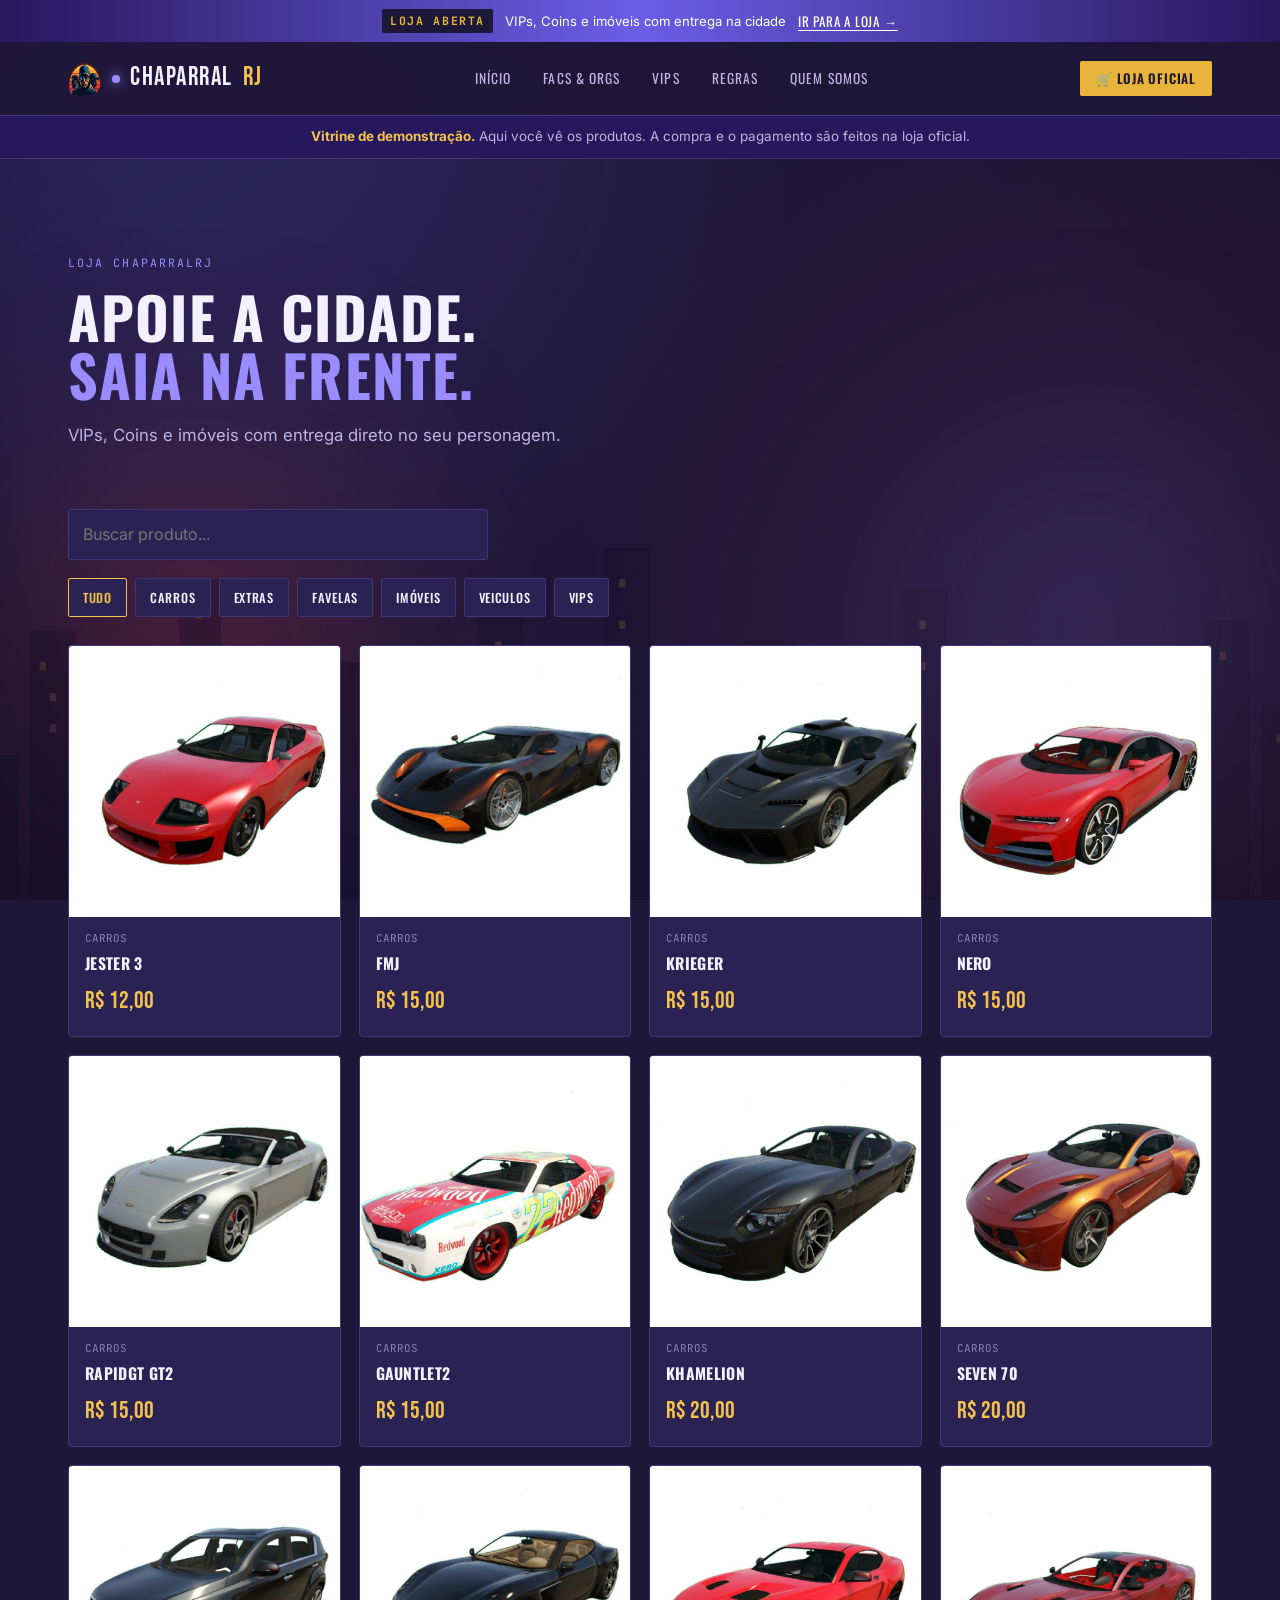
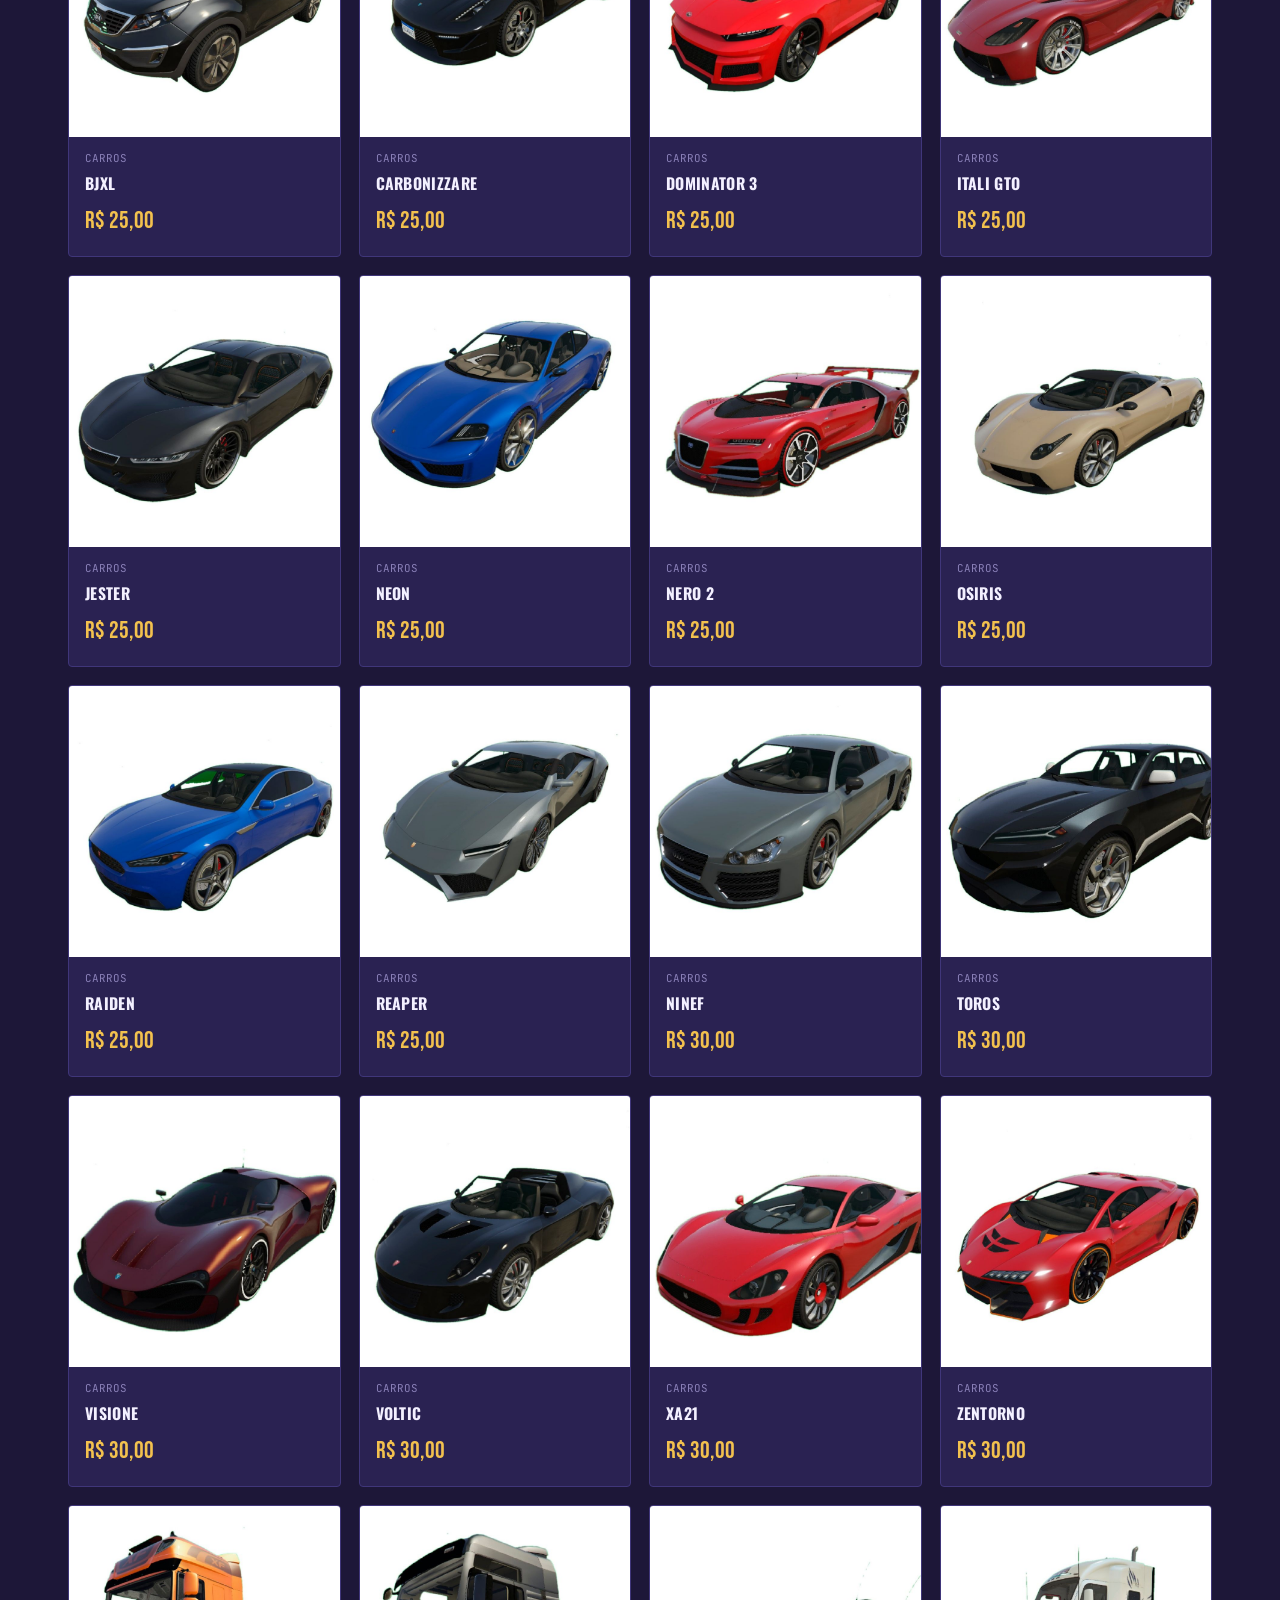
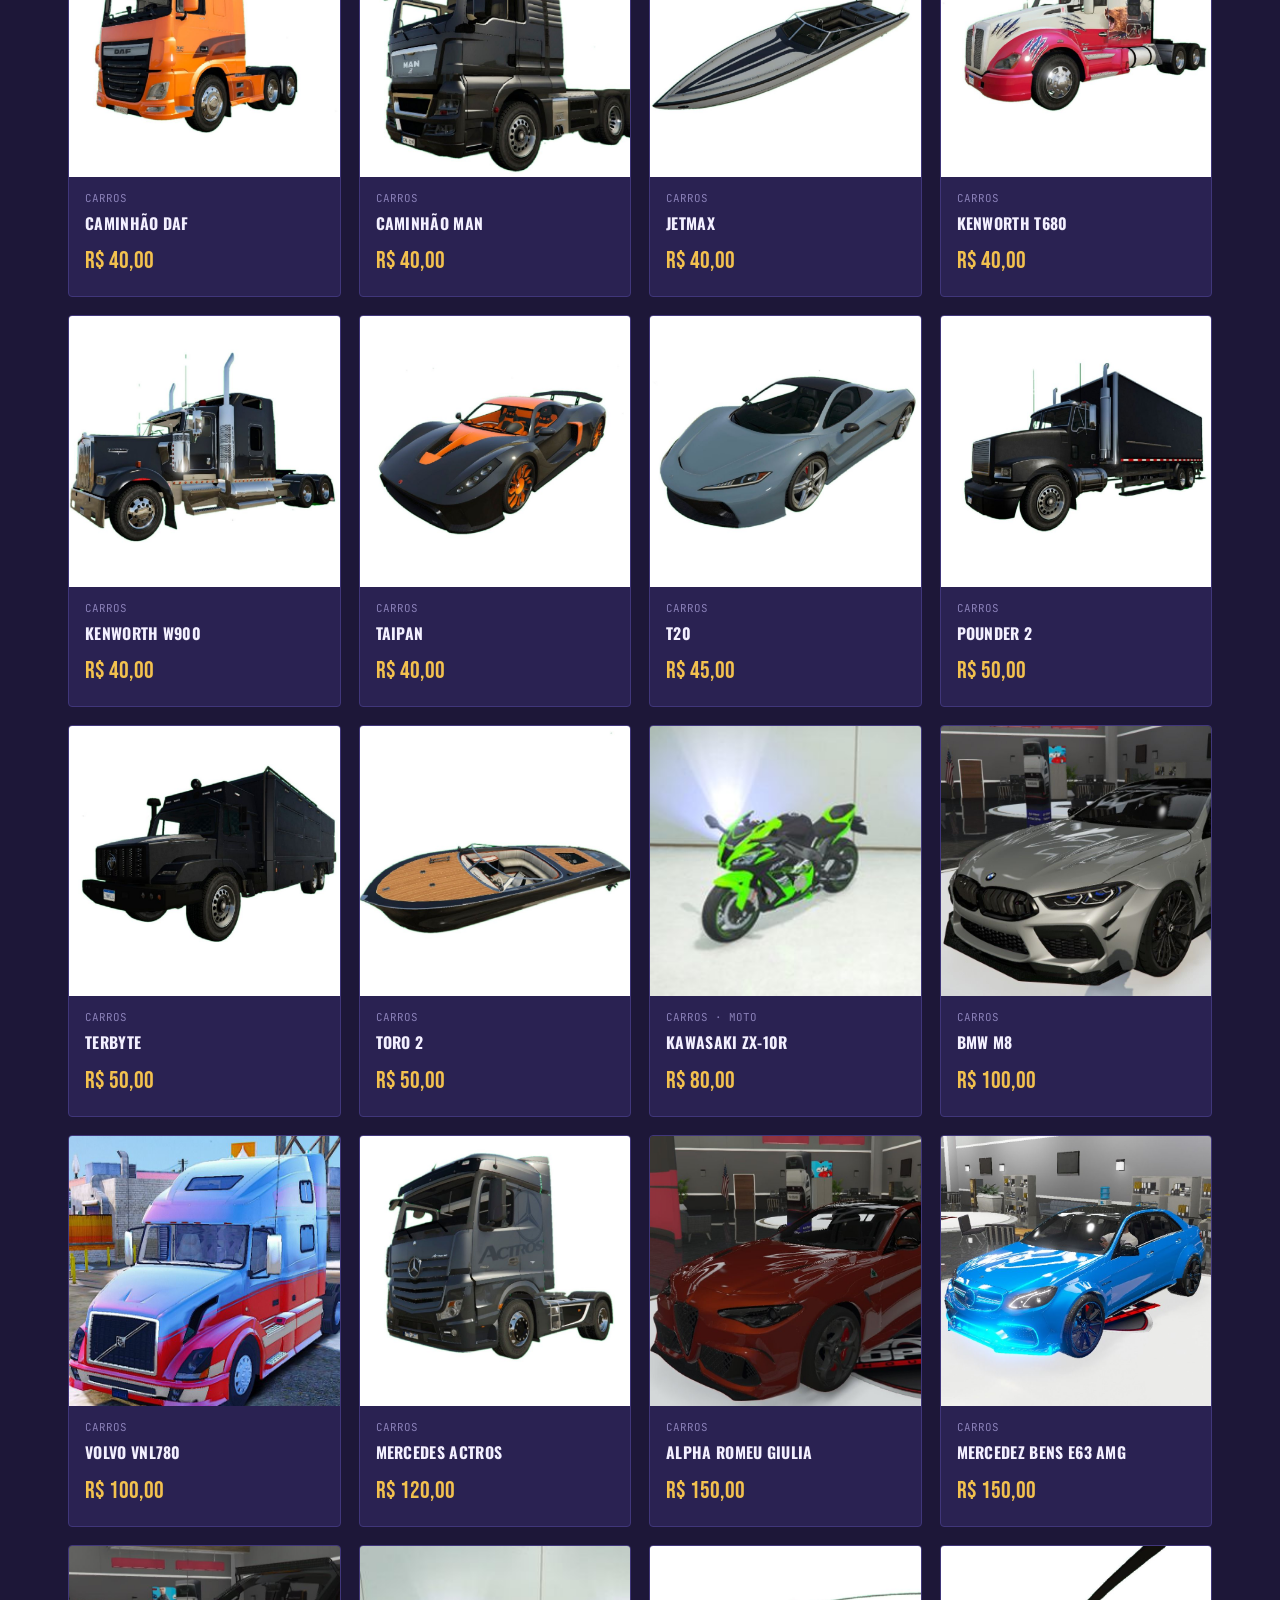
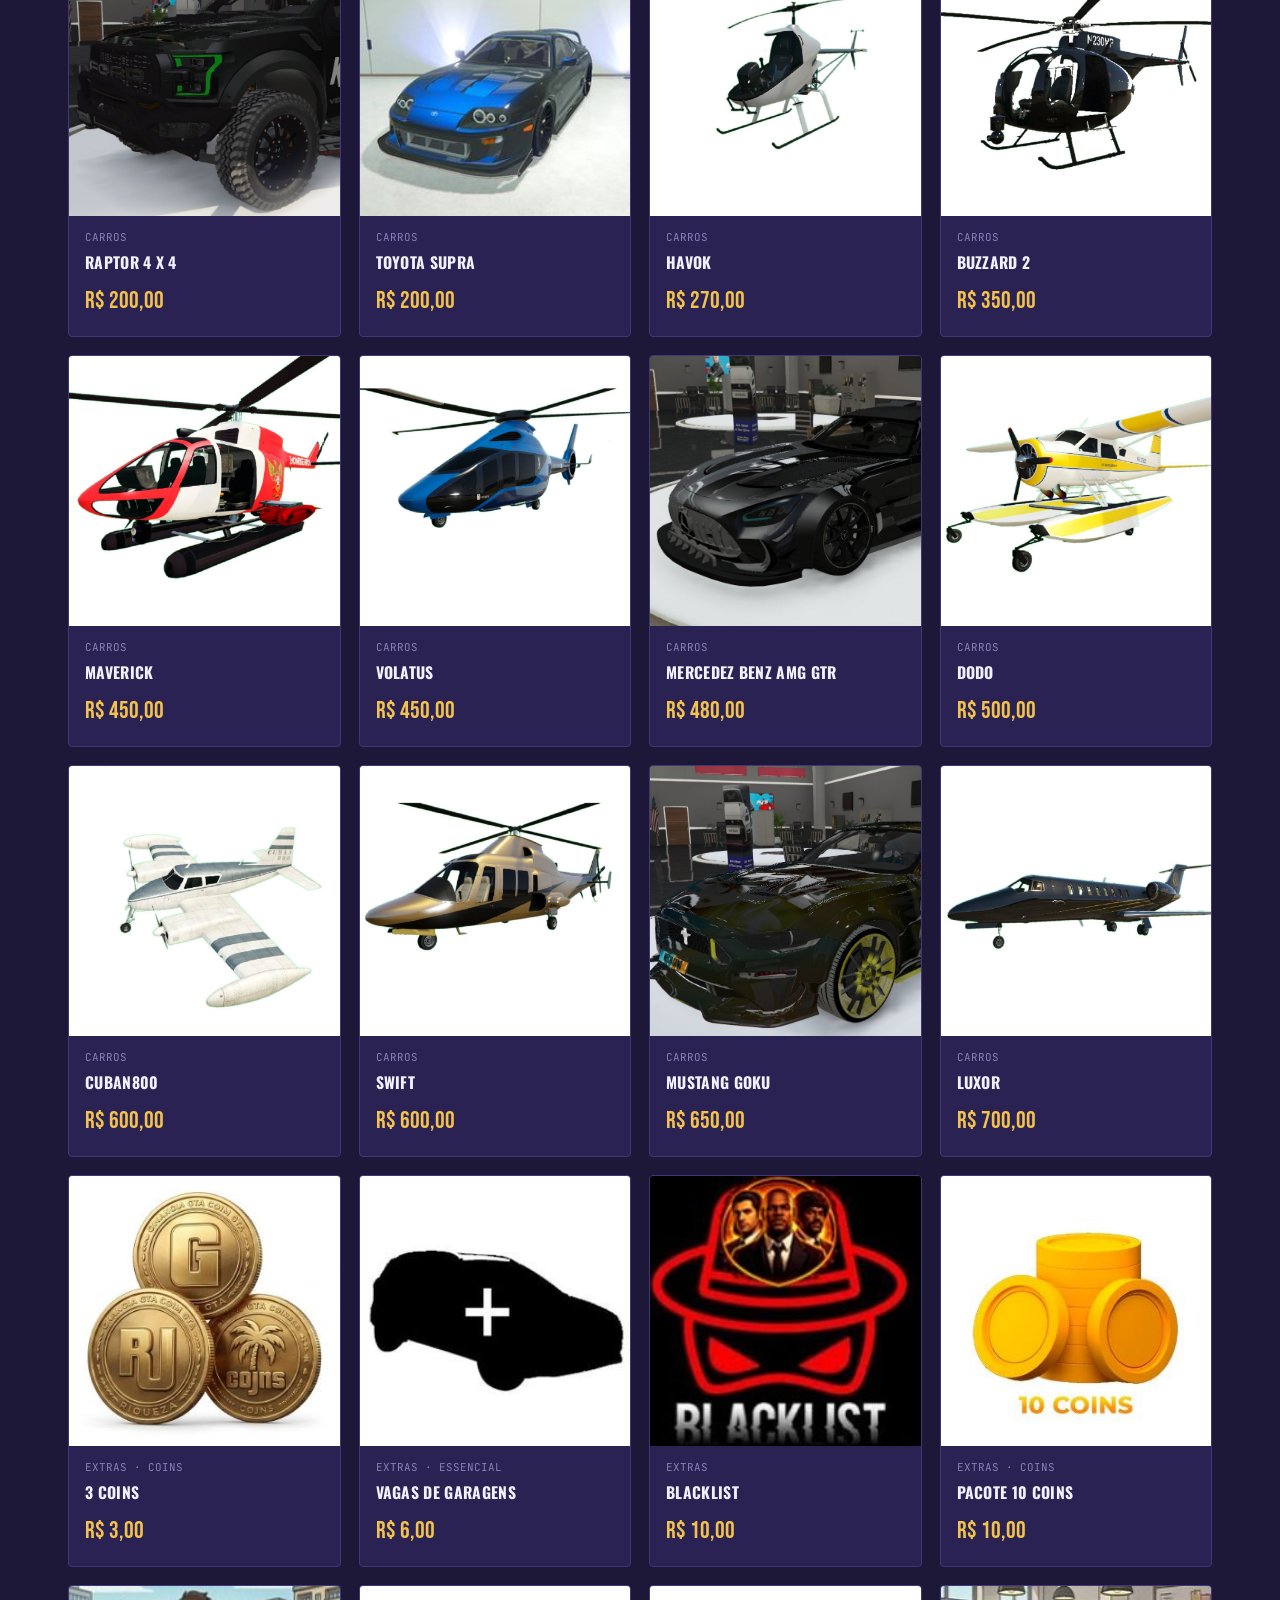
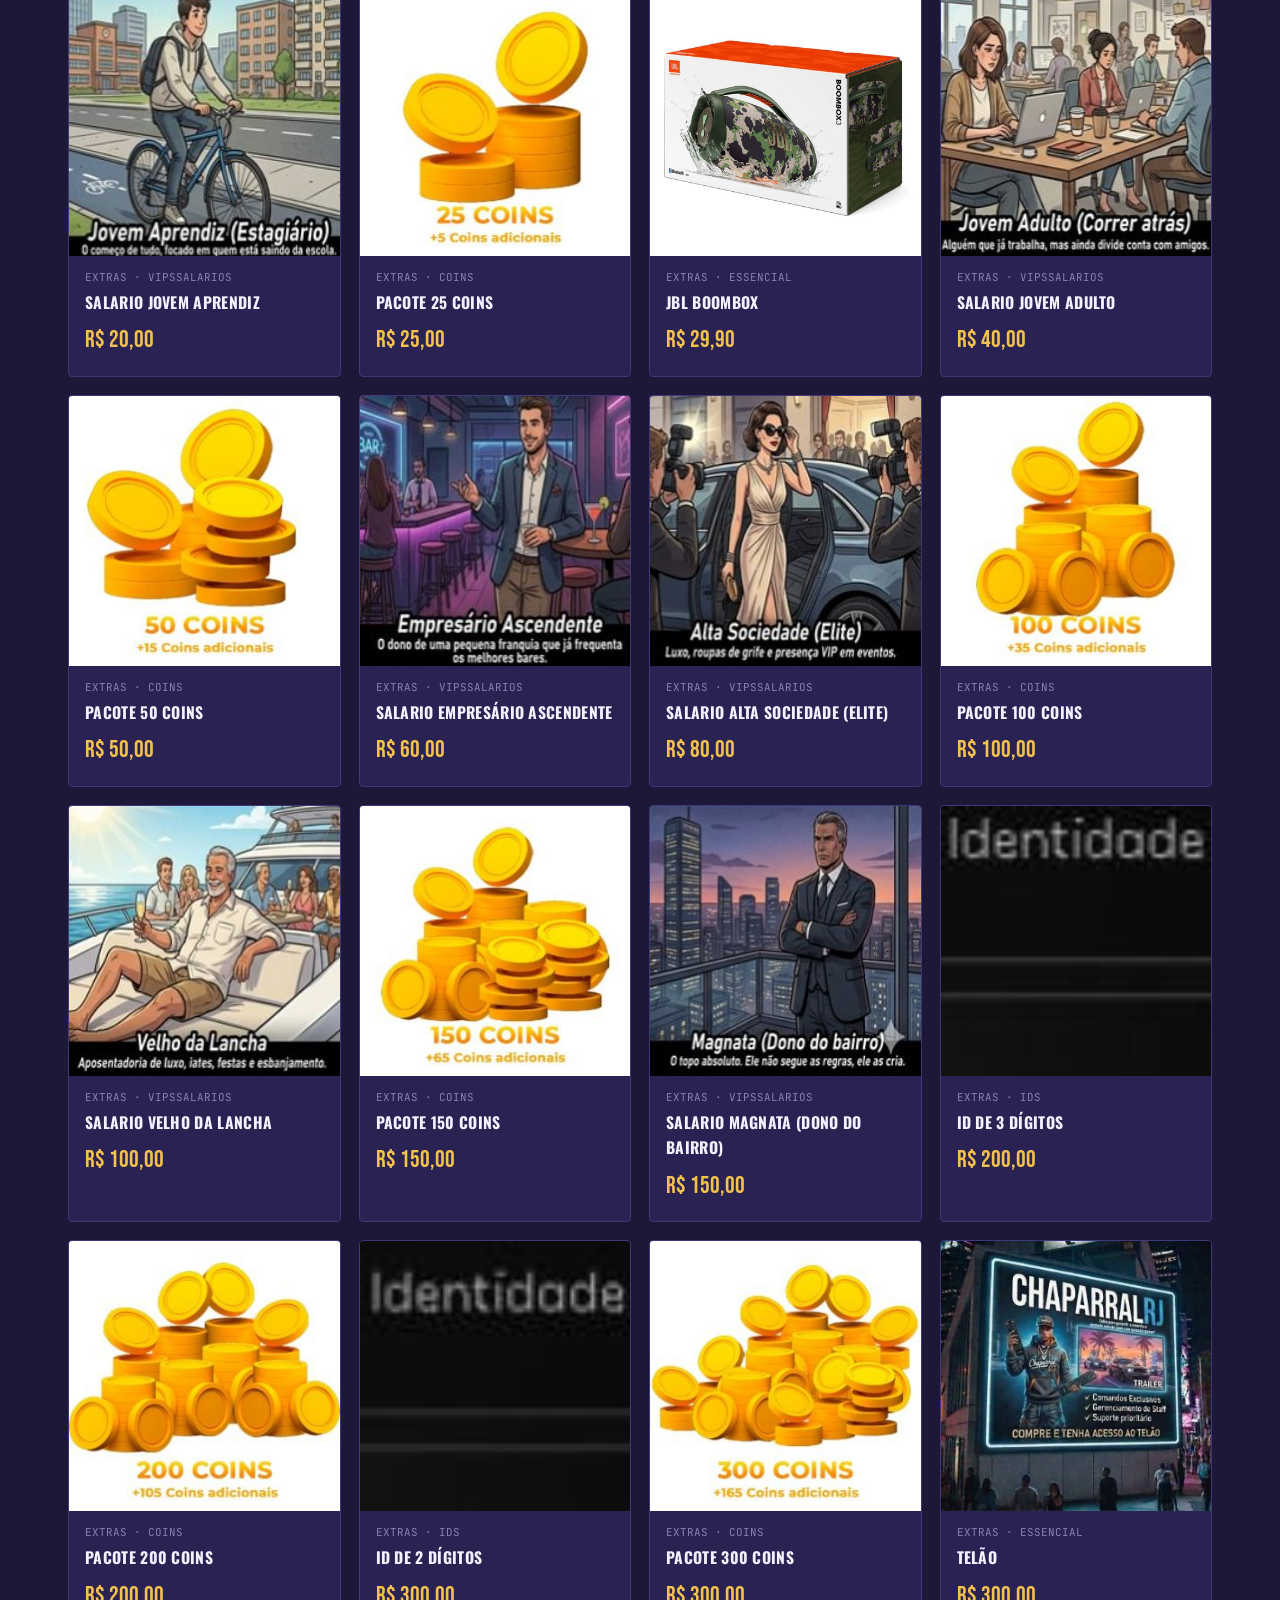
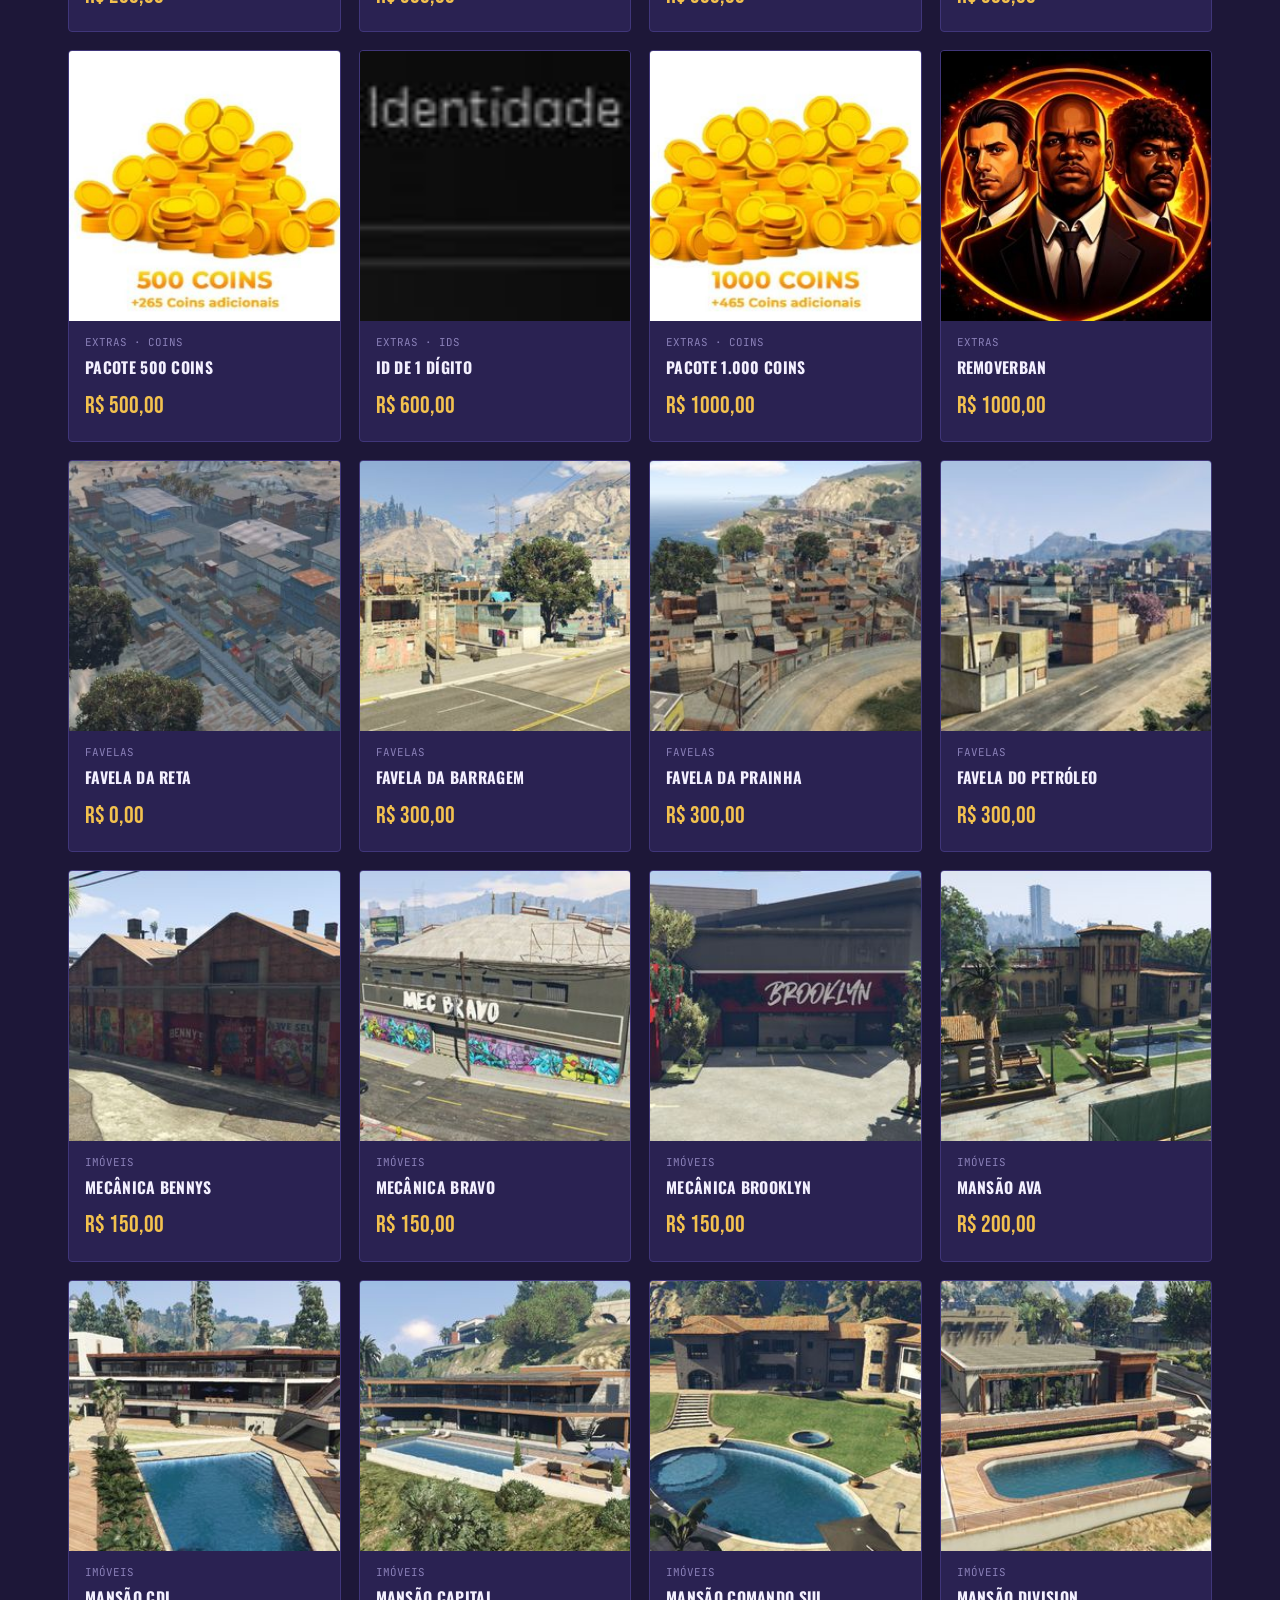
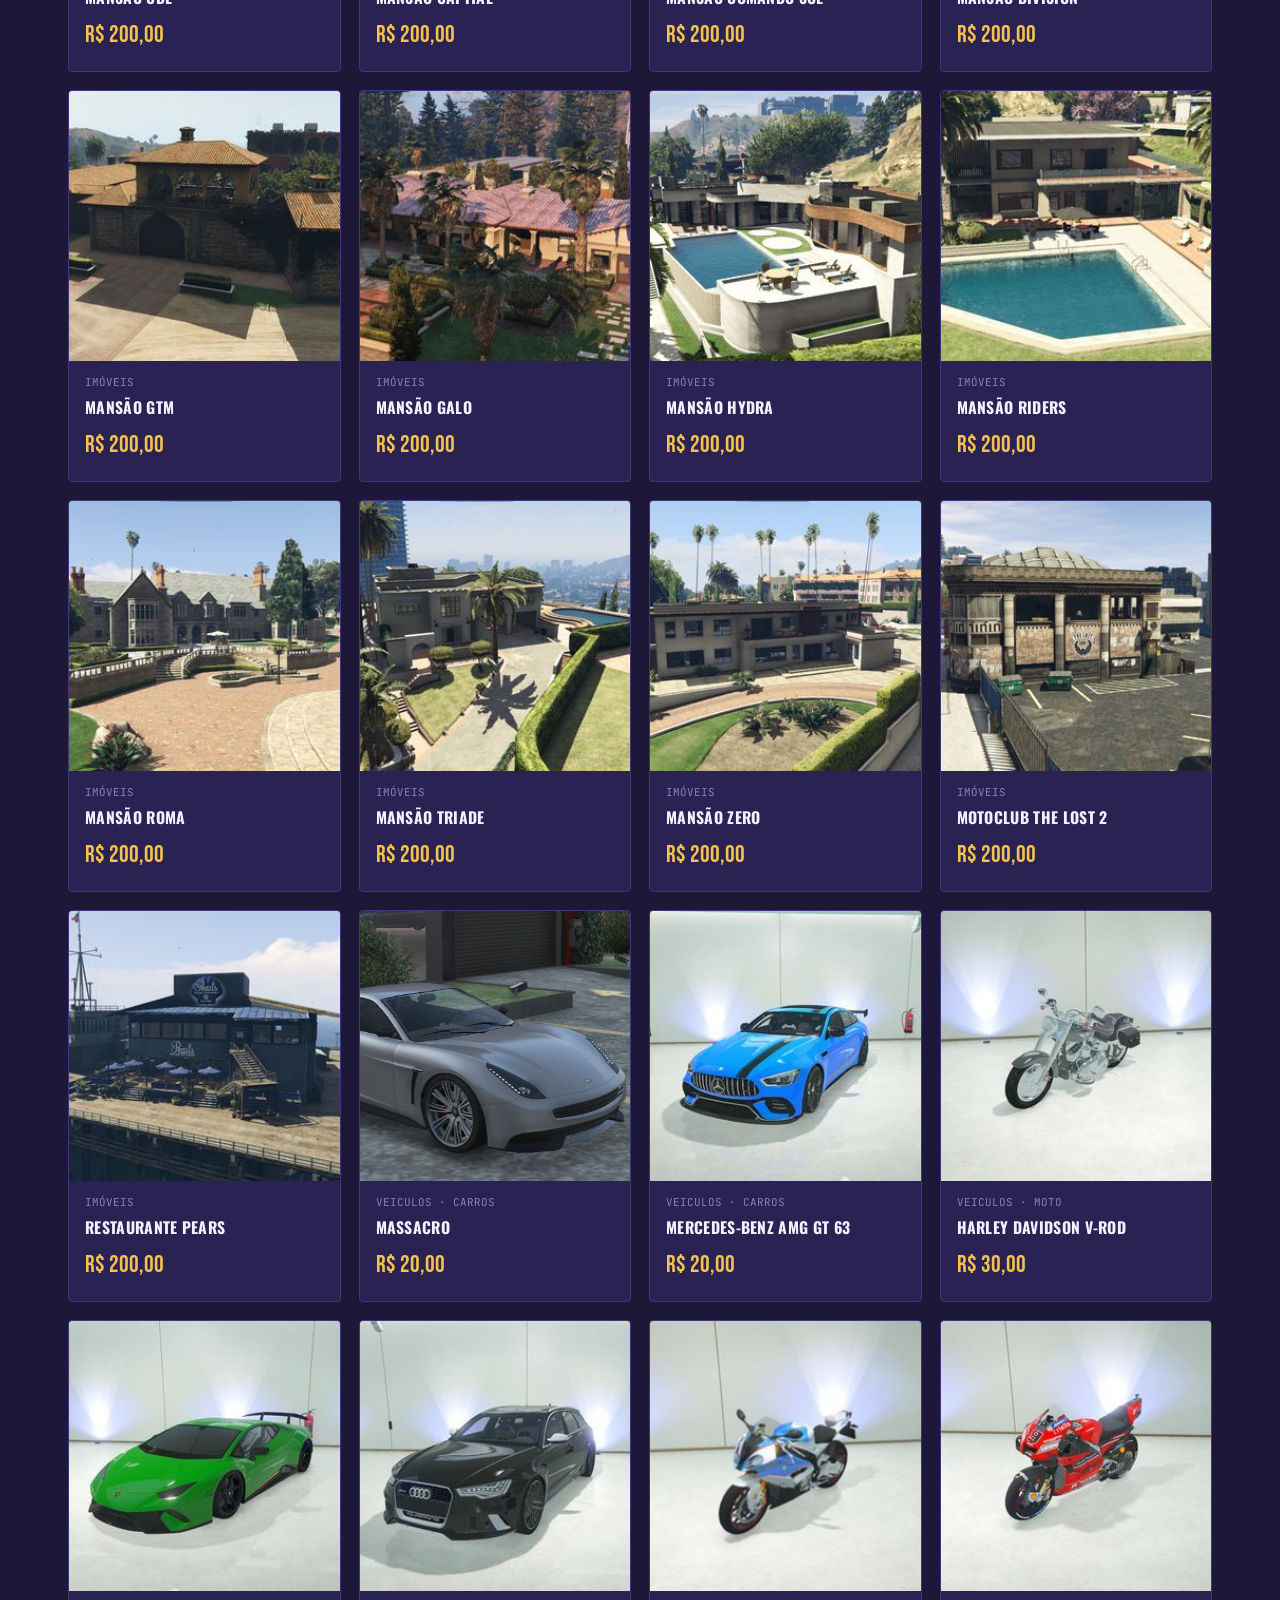
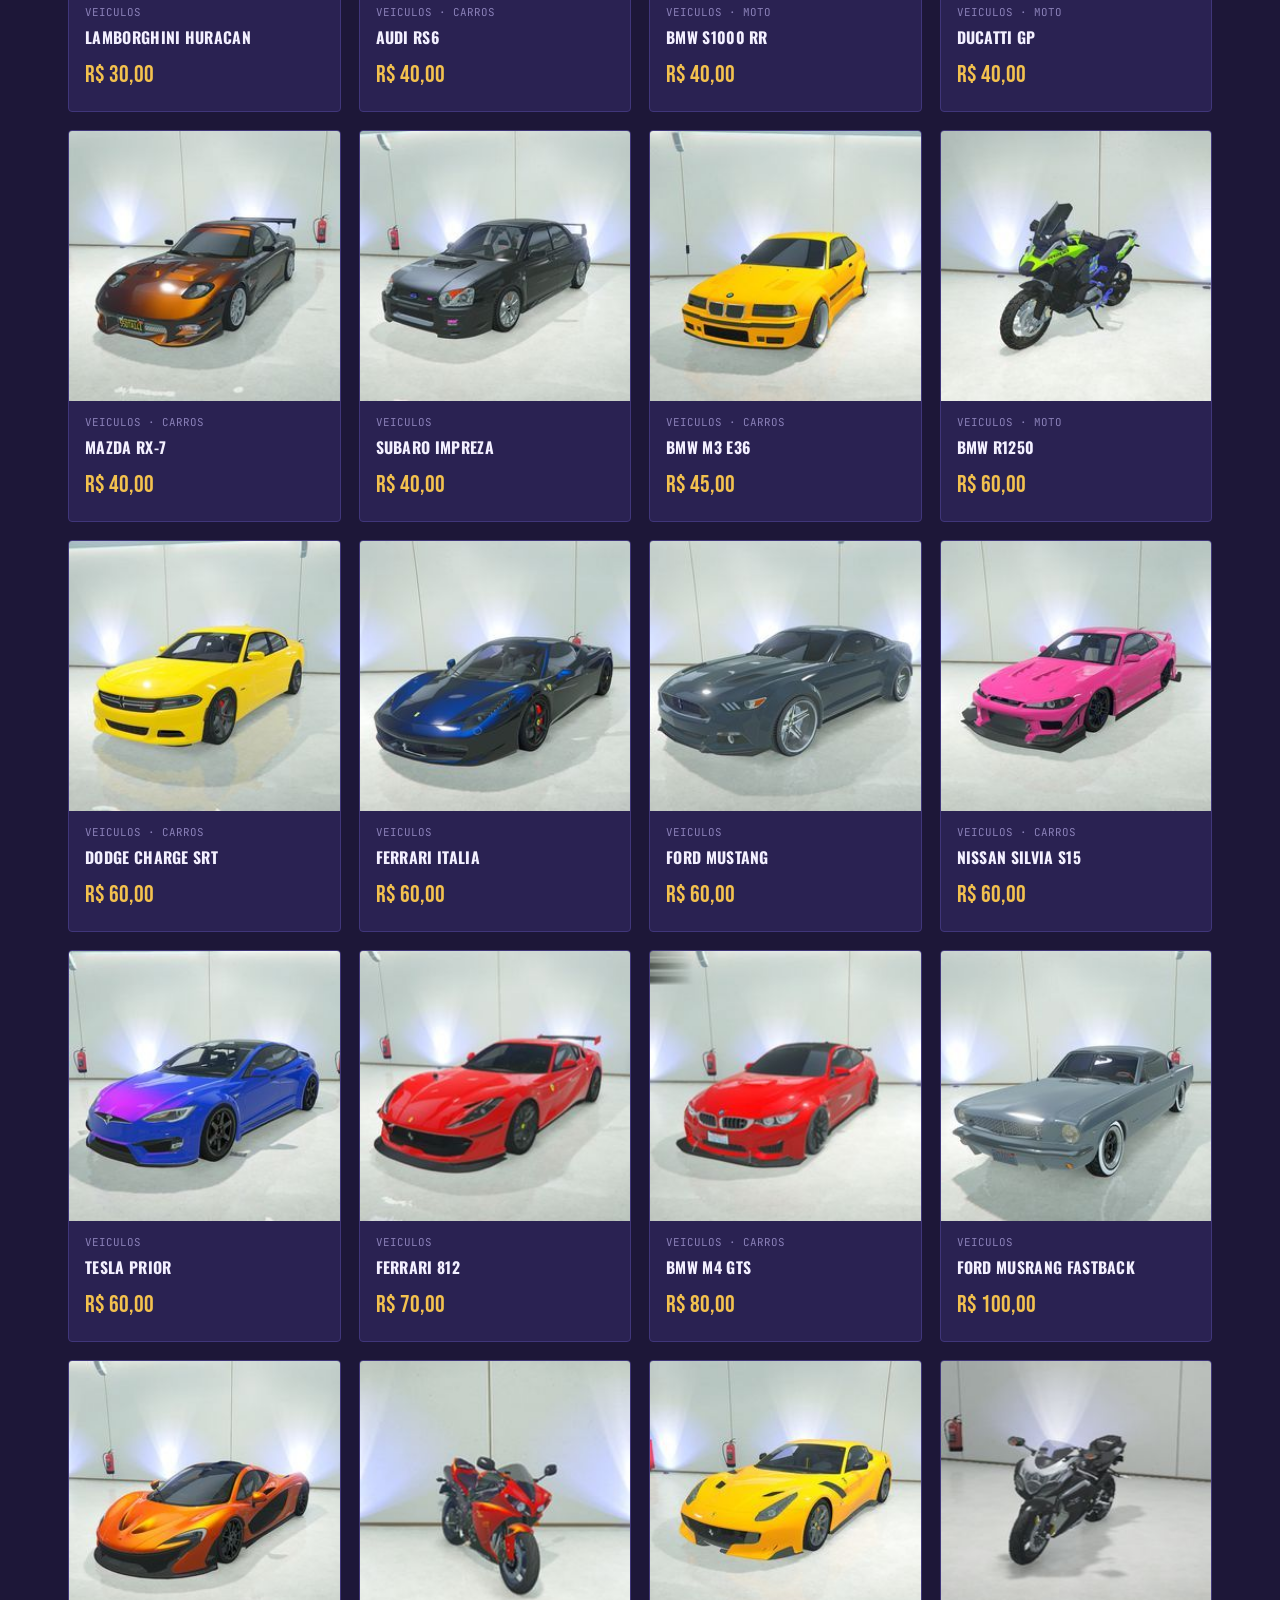
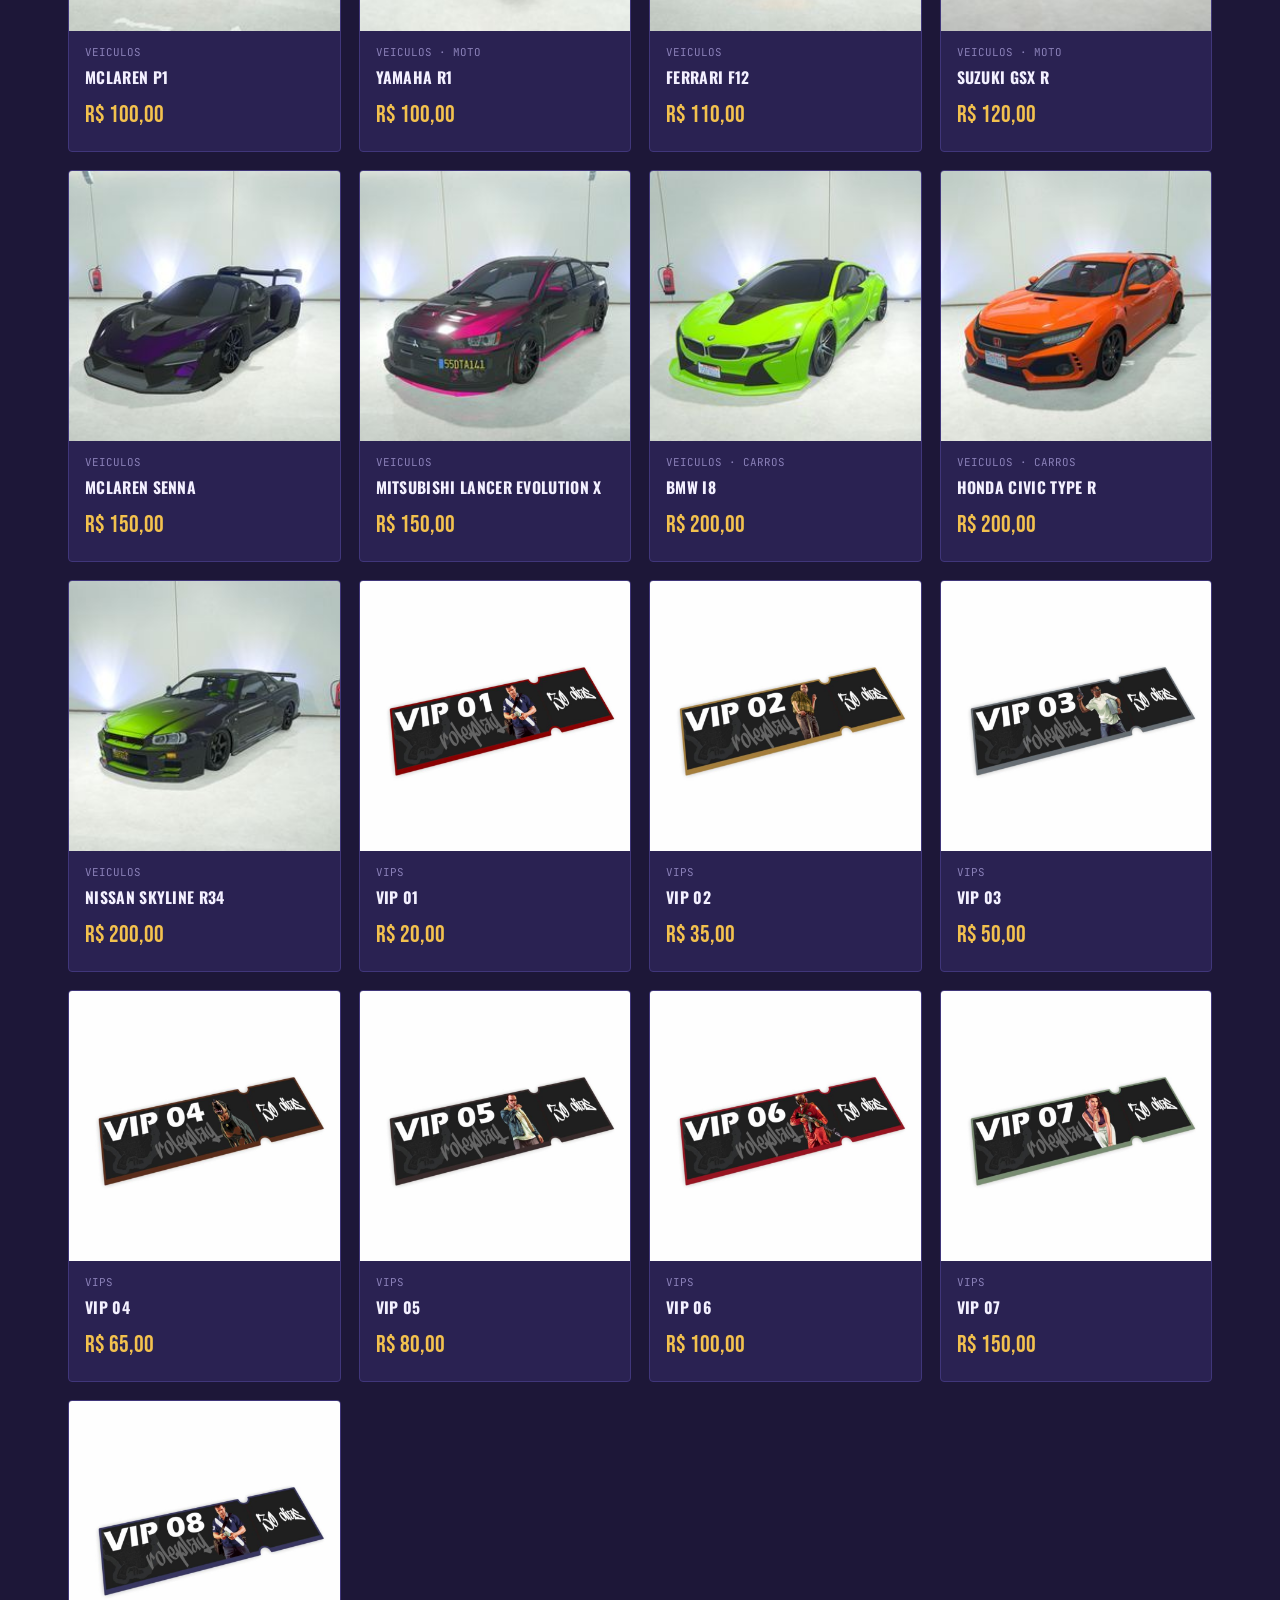
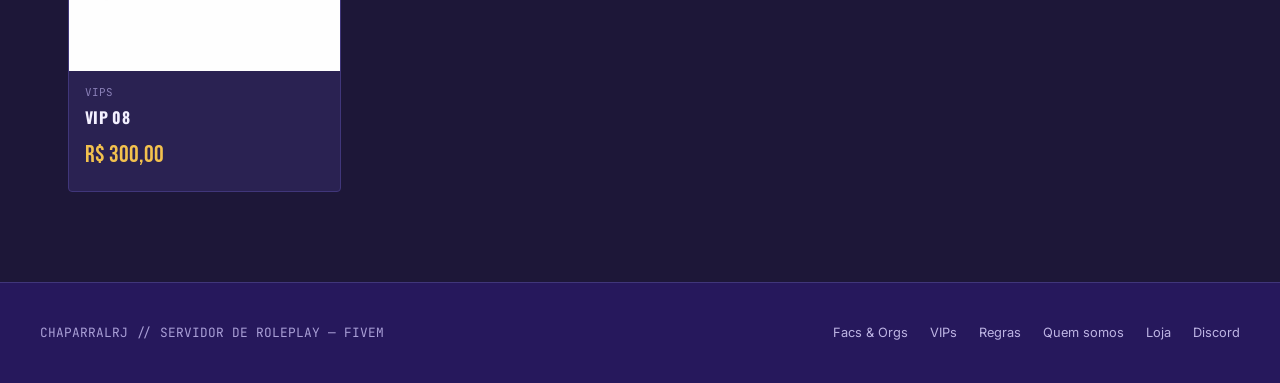
==== commit e30e764a: "Vitrine da loja: força o navegador a baixar o catálogo novo Co-Authored-By: Claude Opus 5.5 <noreply" ====
--- a/loja/index.html
+++ b/loja/index.html
@@ -12,7 +12,7 @@
 <link rel="stylesheet" href="../css/site.css?v=5">
 <link rel="stylesheet" href="loja.css?v=1">
 <script src="endereco-loja.js?v=1"></script>
-<script src="produtos.js?v=1" defer></script>
+<script src="produtos.js?v=2" defer></script>
 <script src="loja-demo.js?v=1" defer></script>
 </head>
 <body data-page="lista">
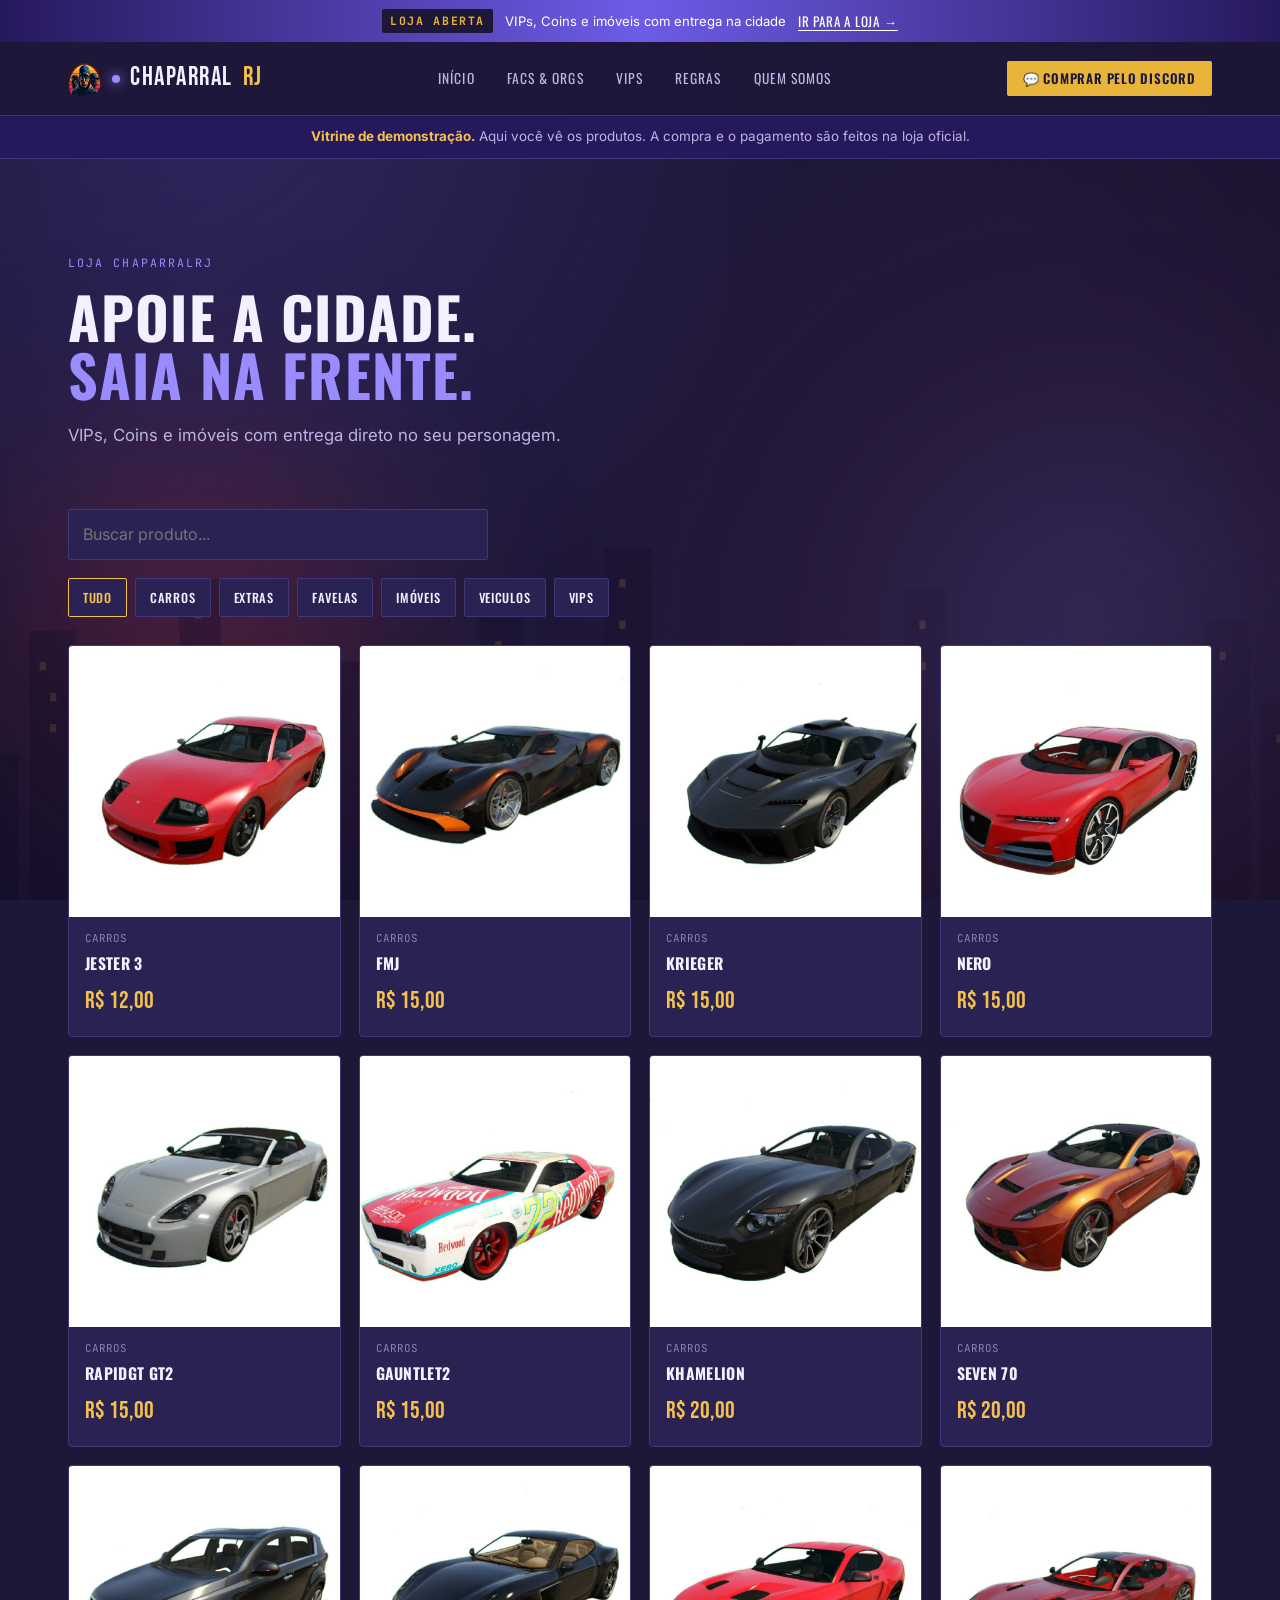
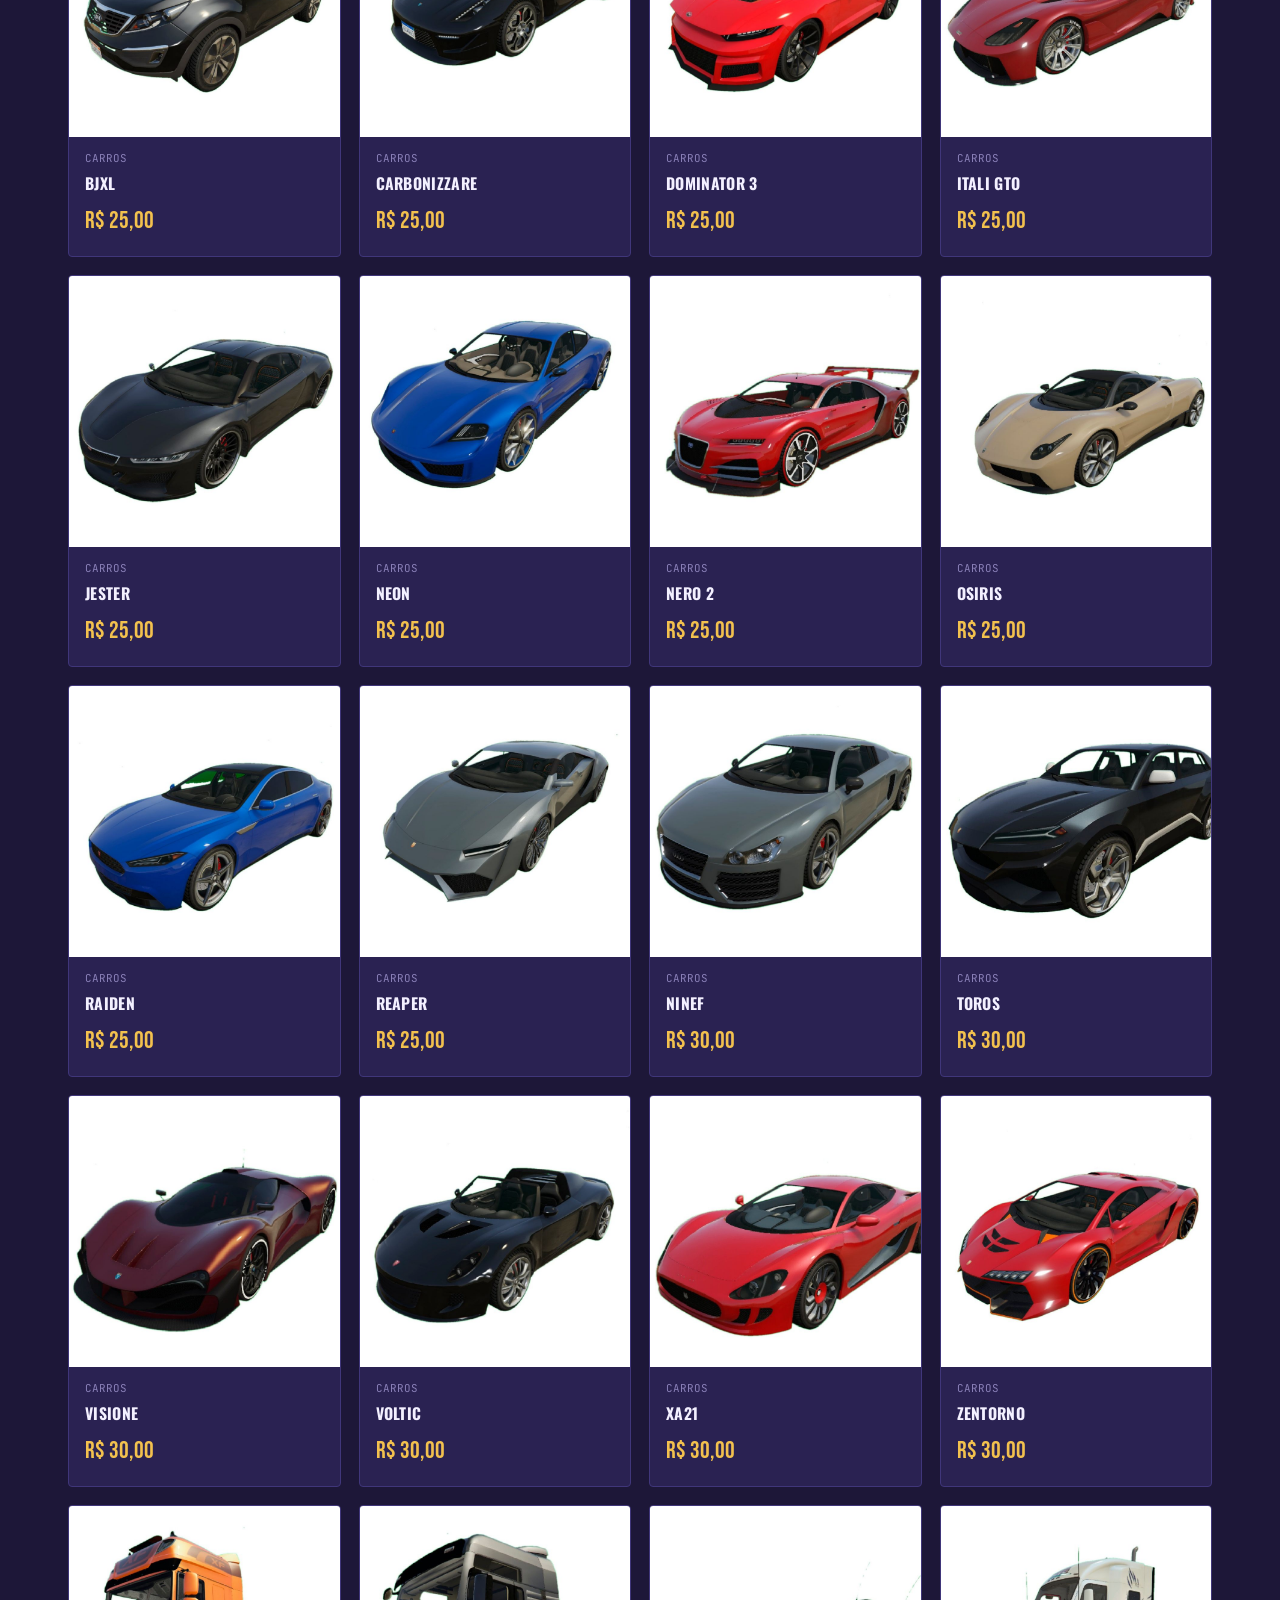
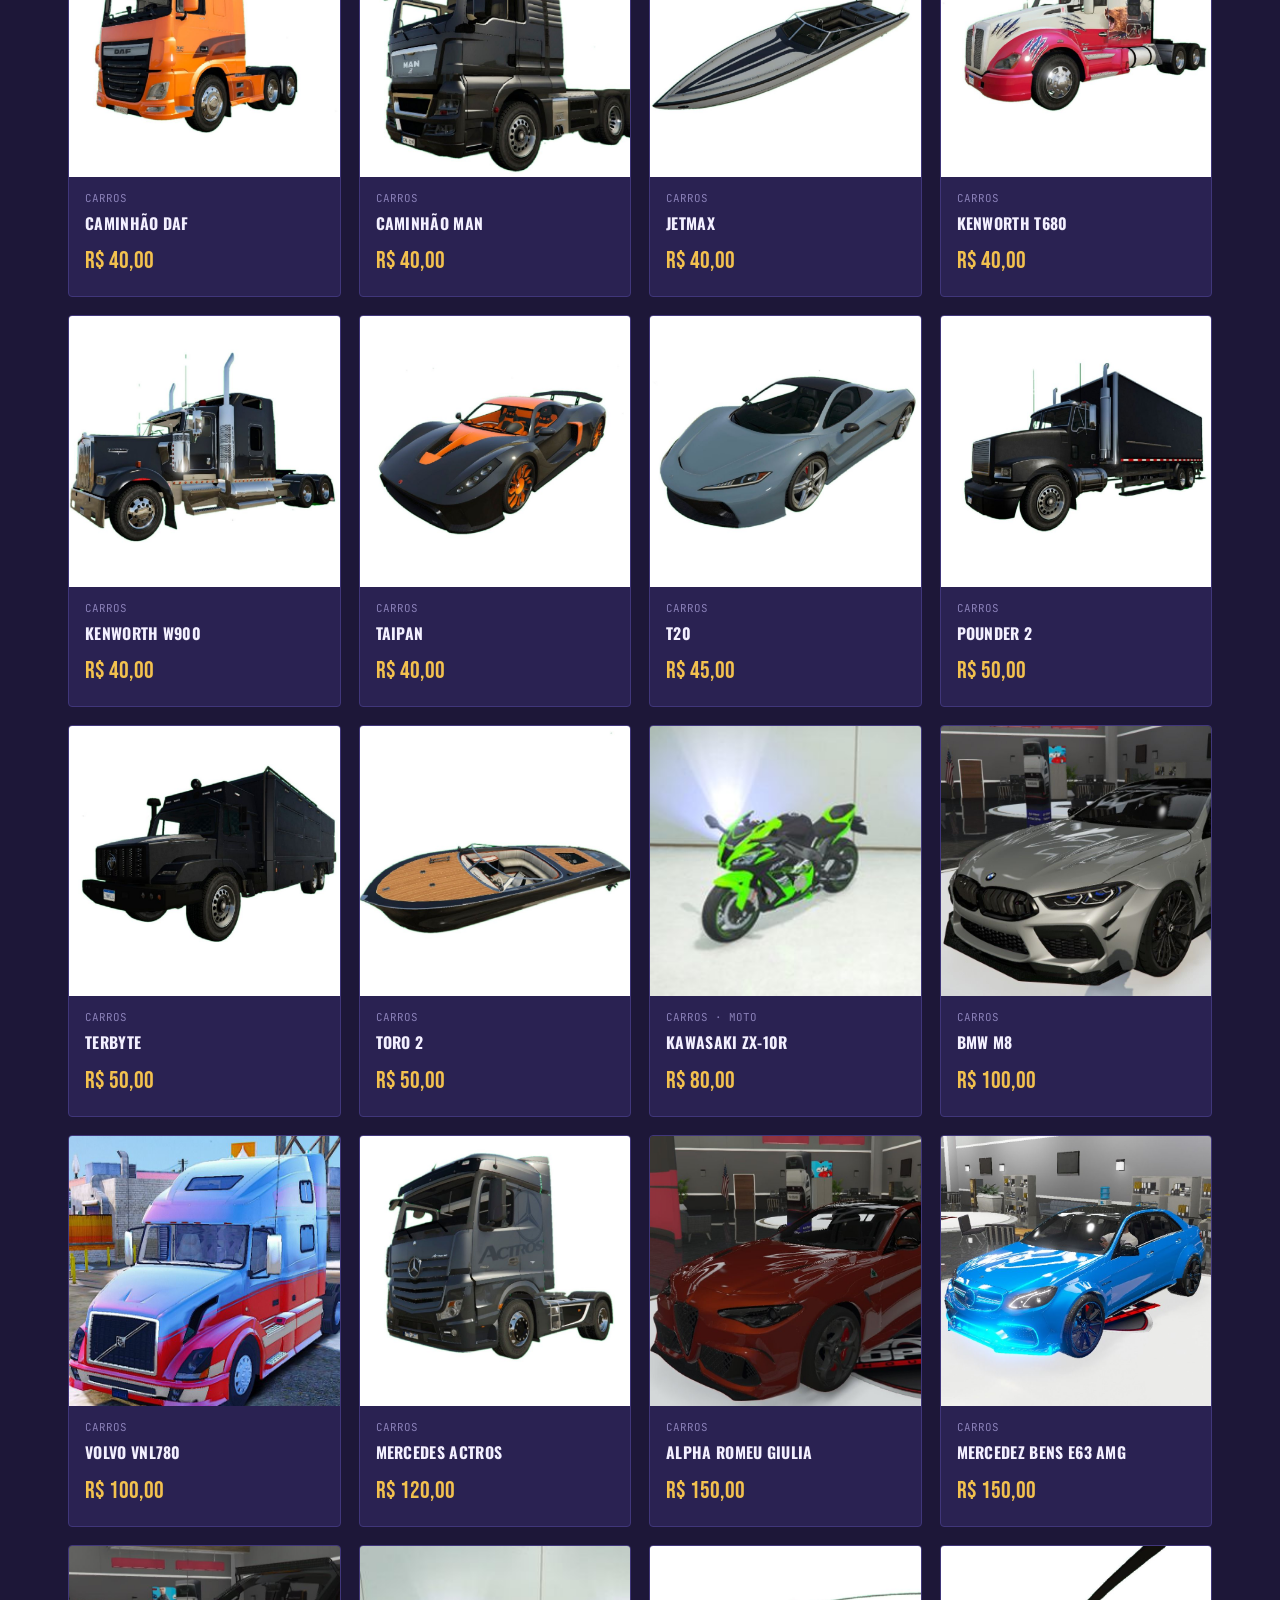
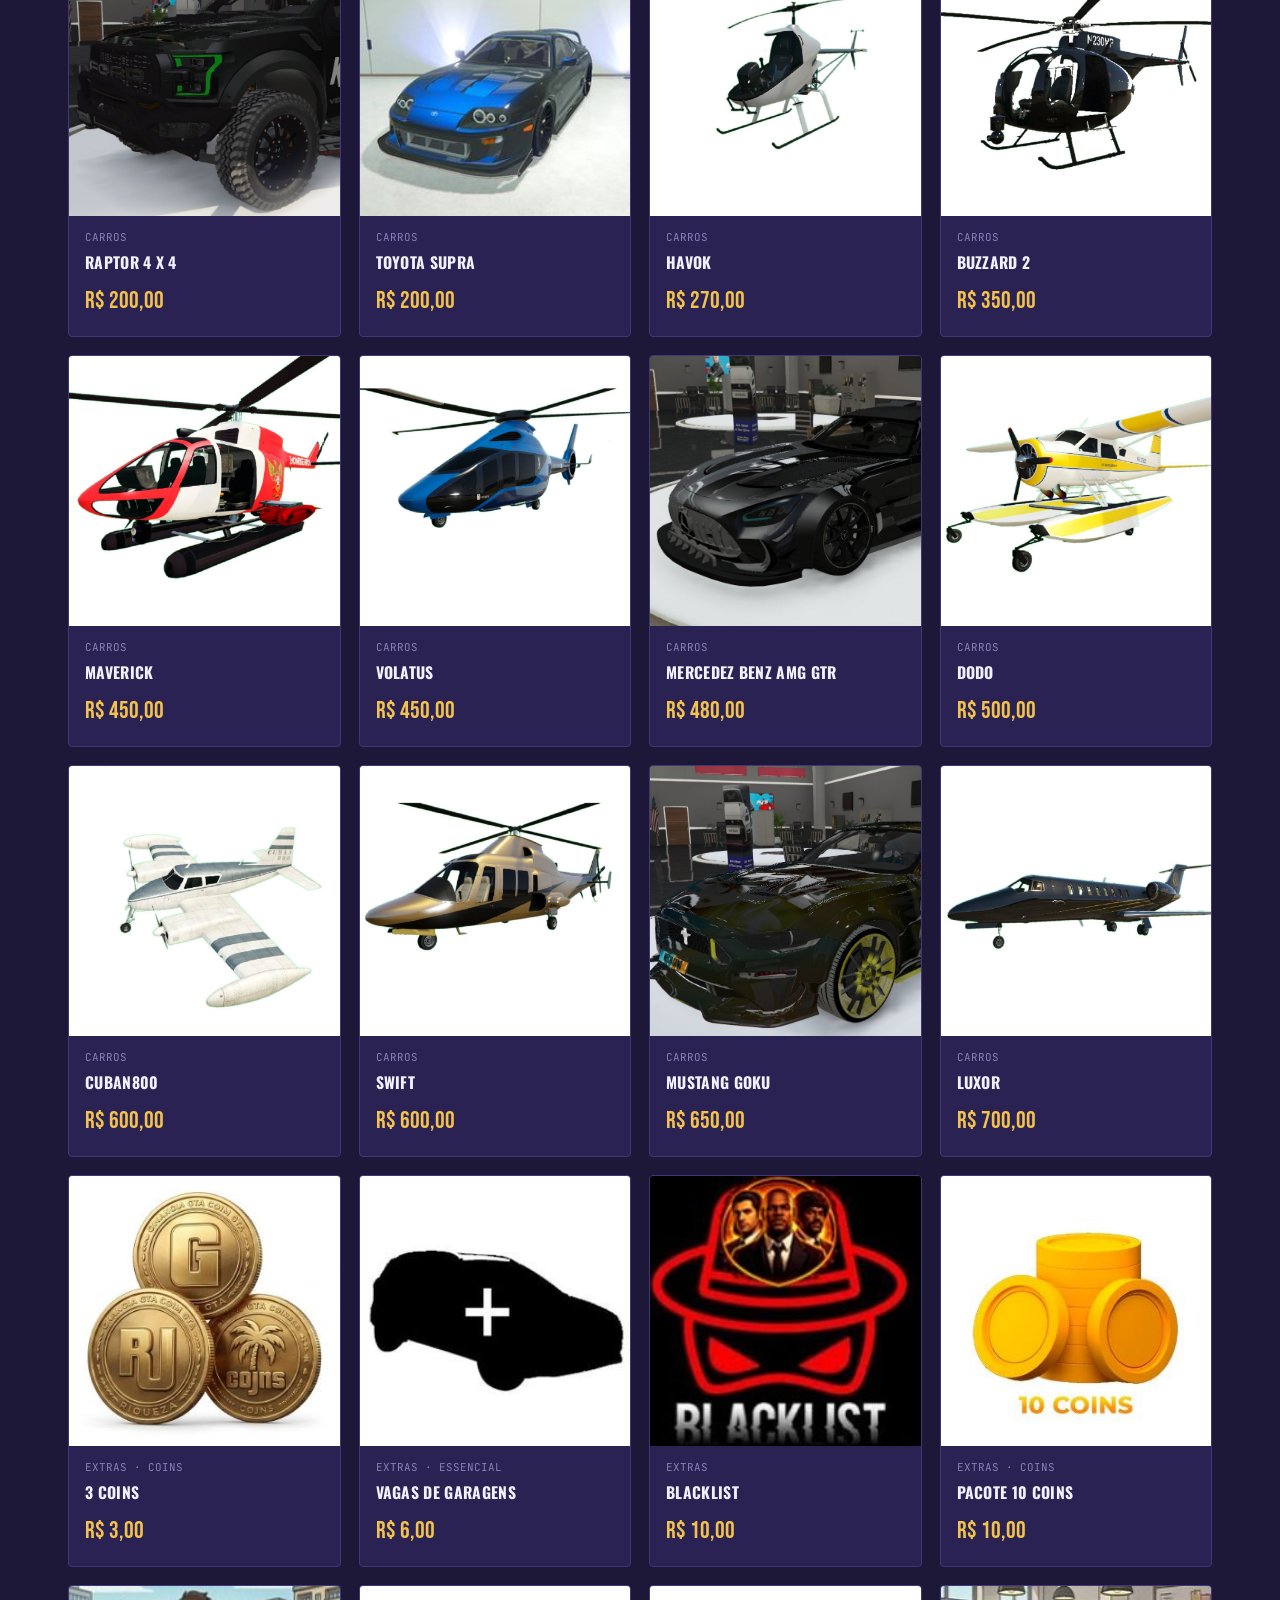
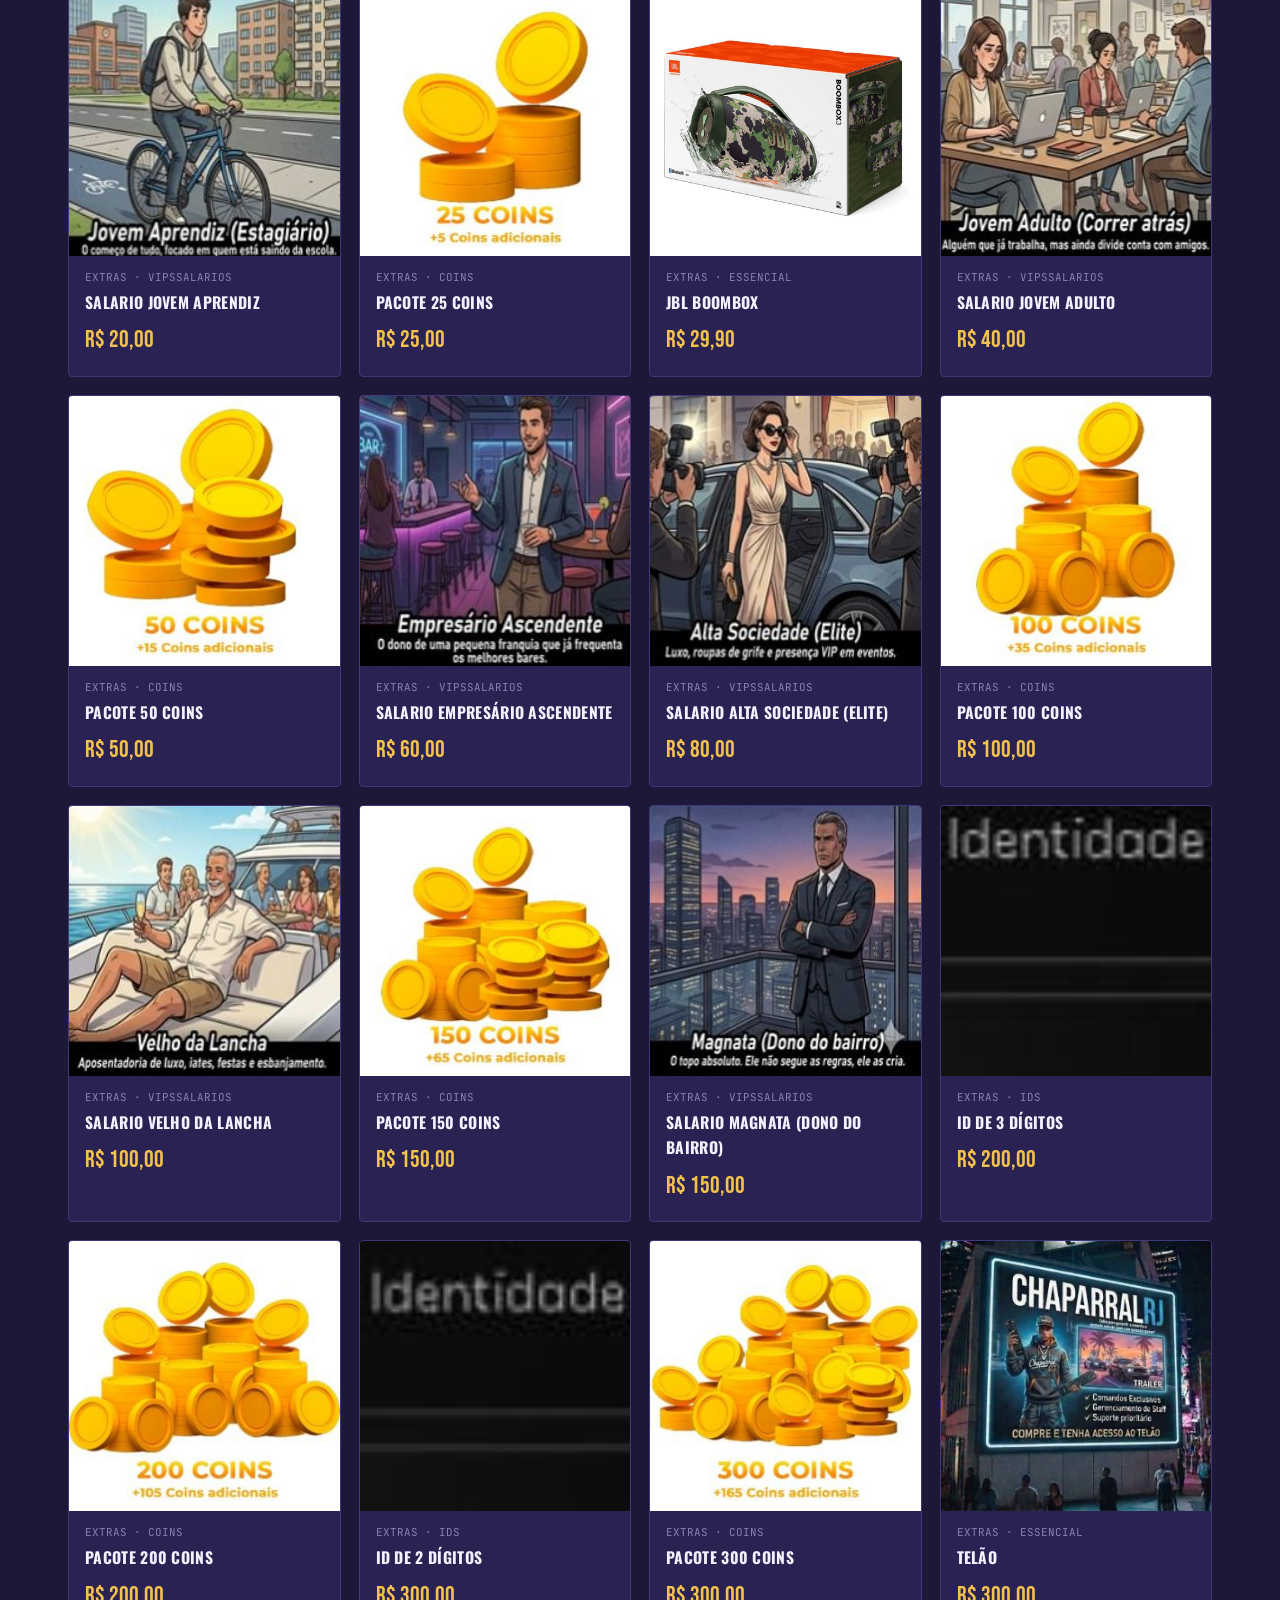
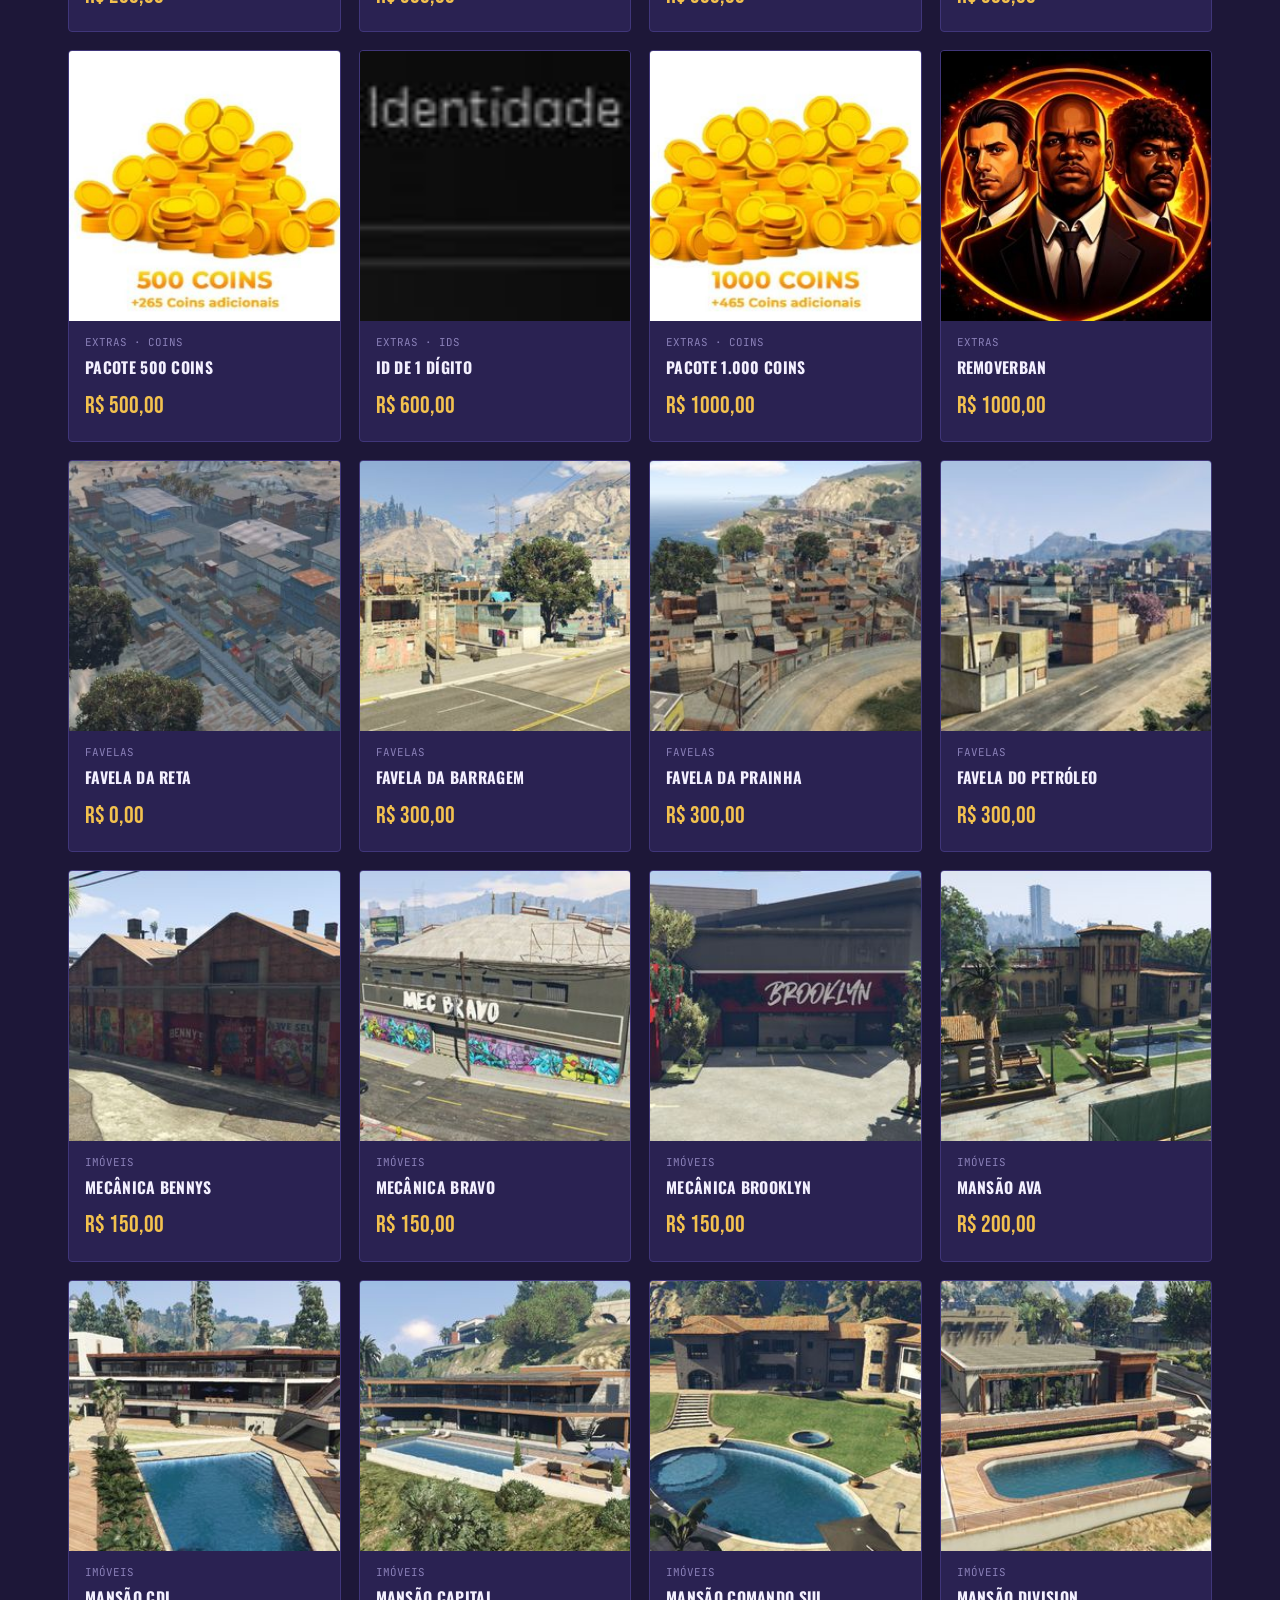
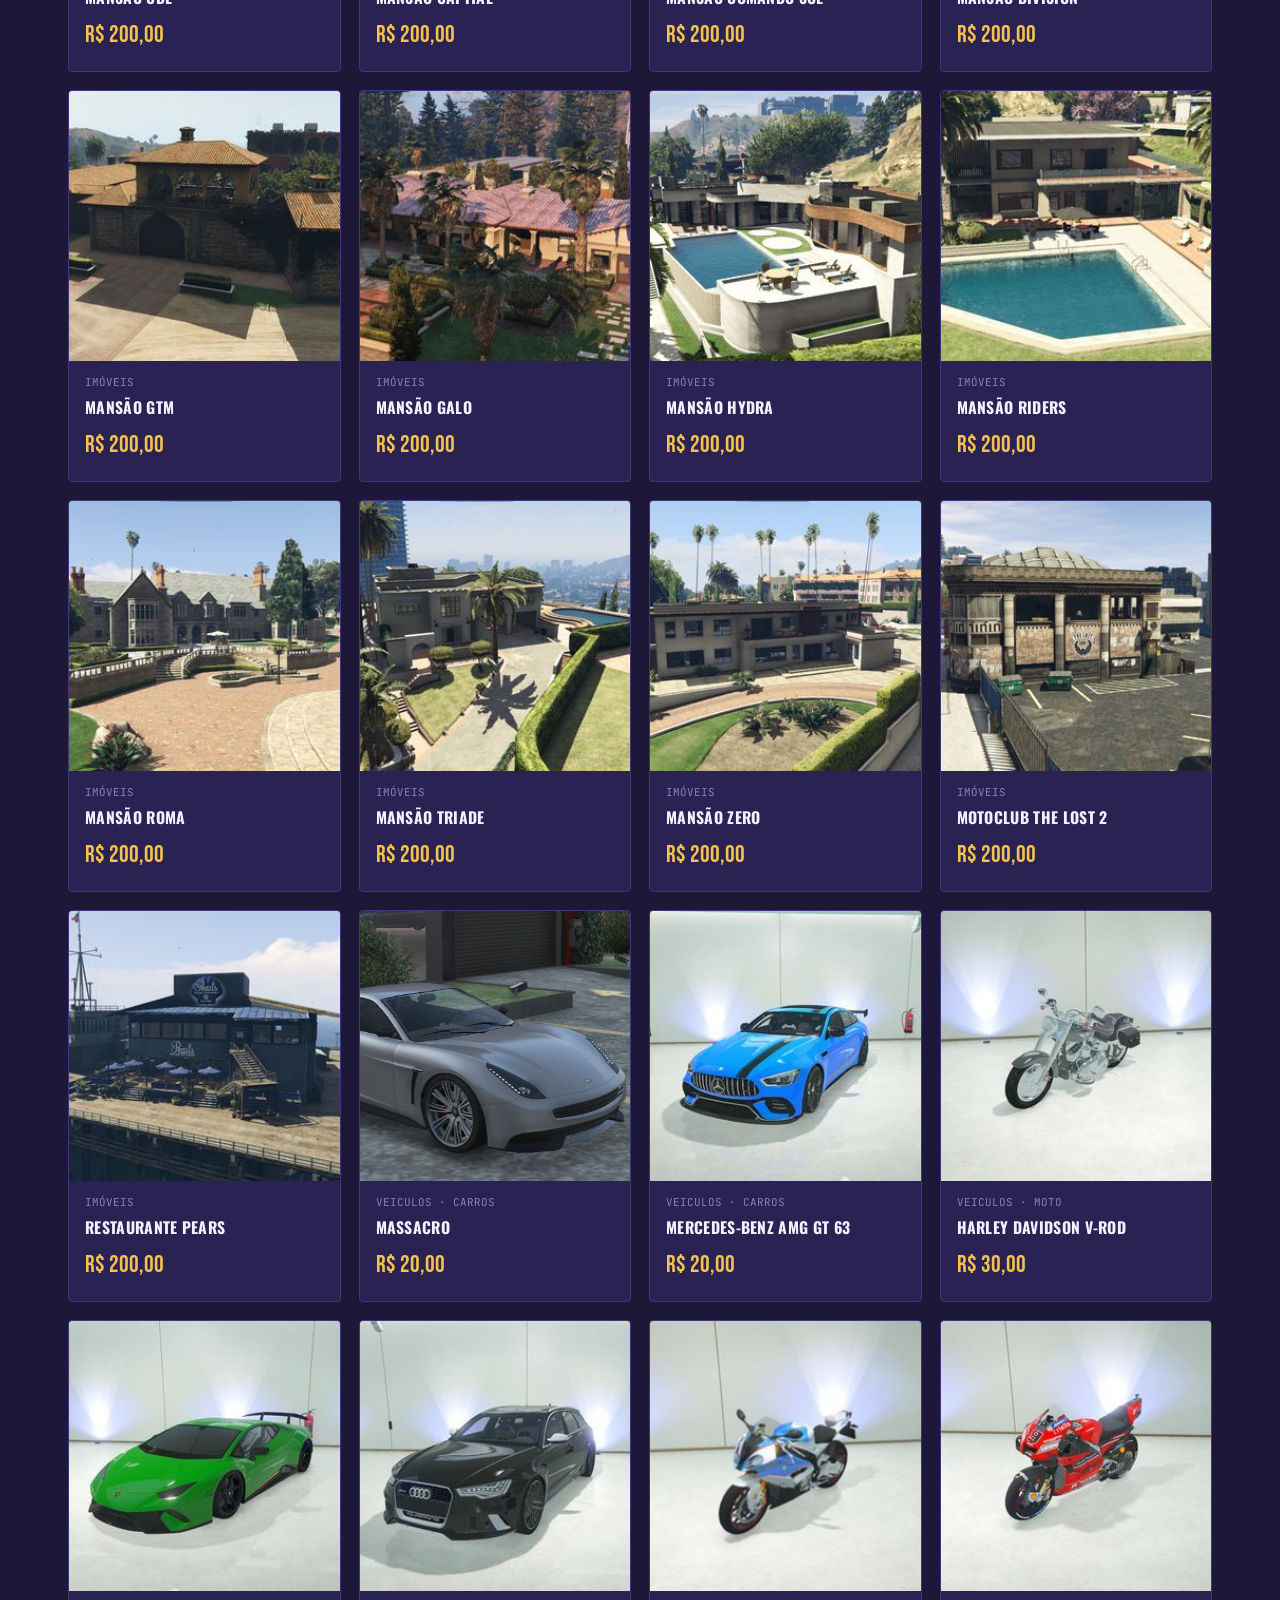
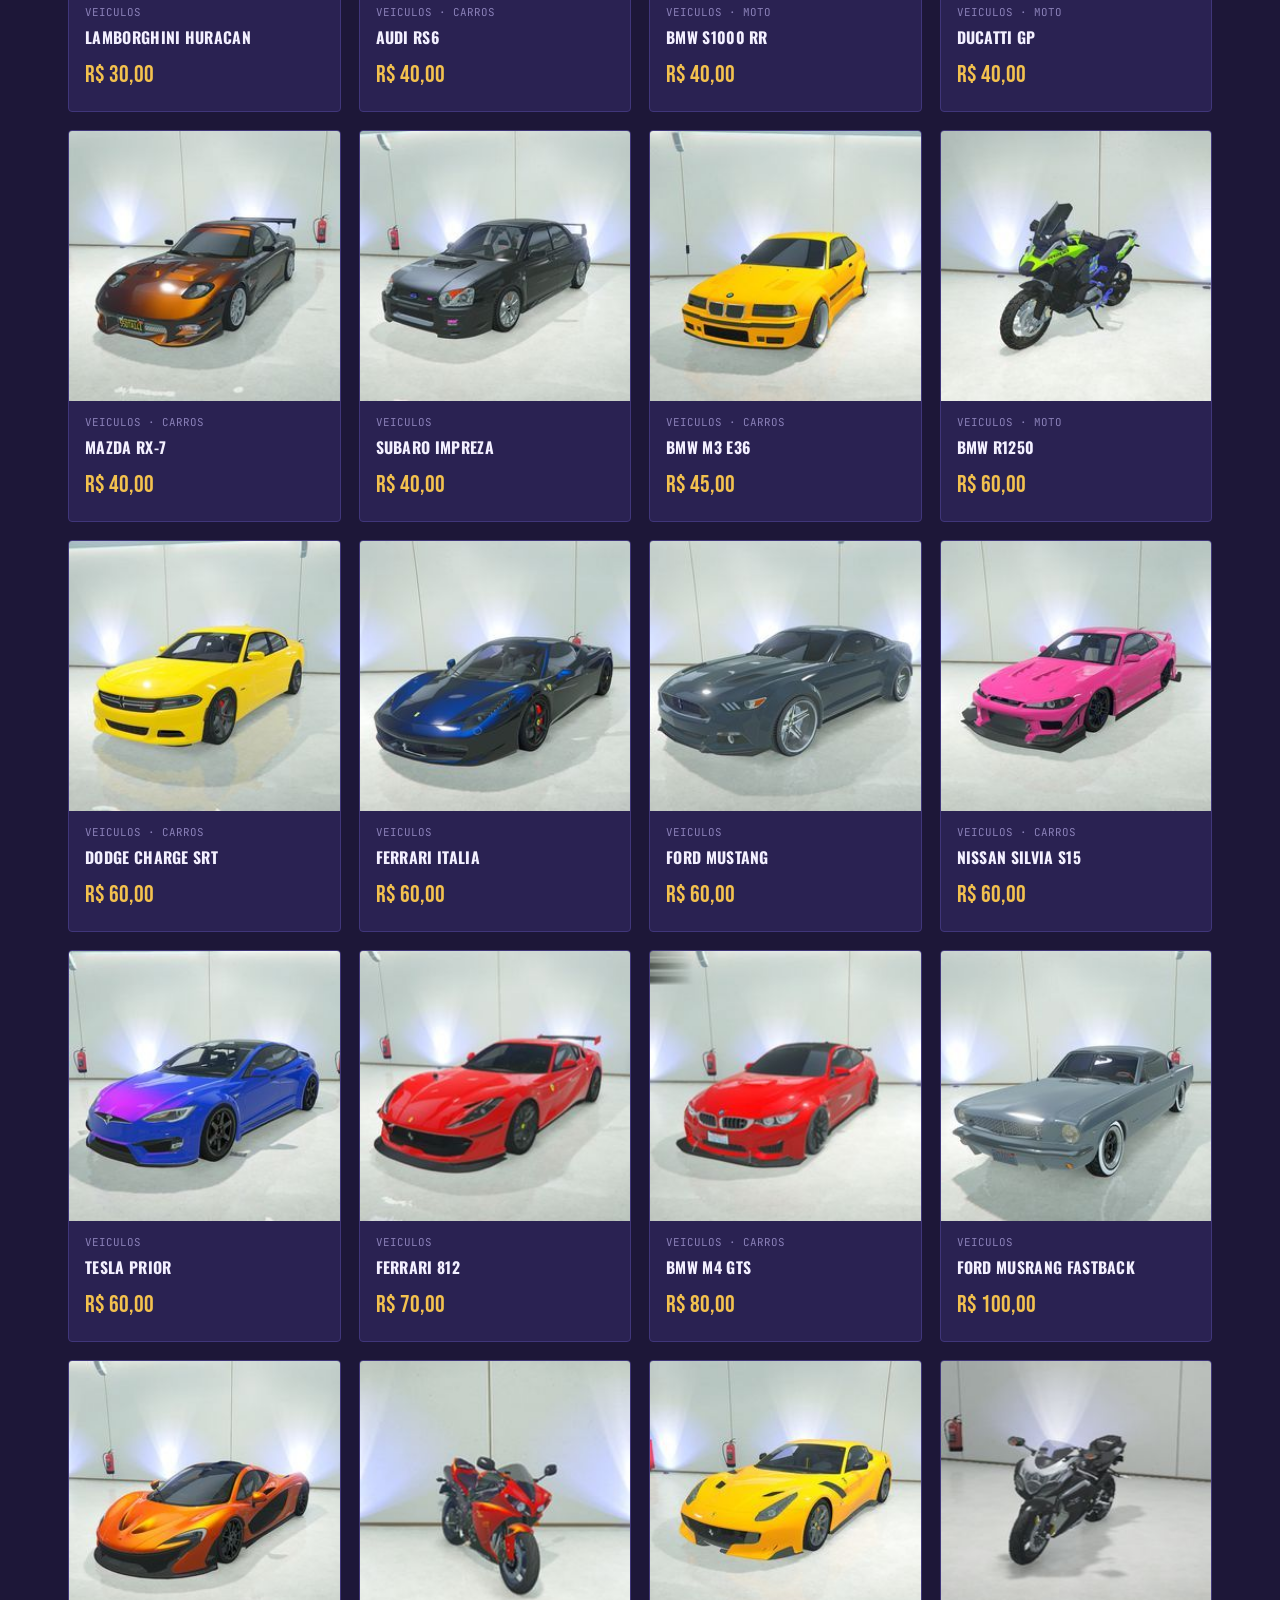
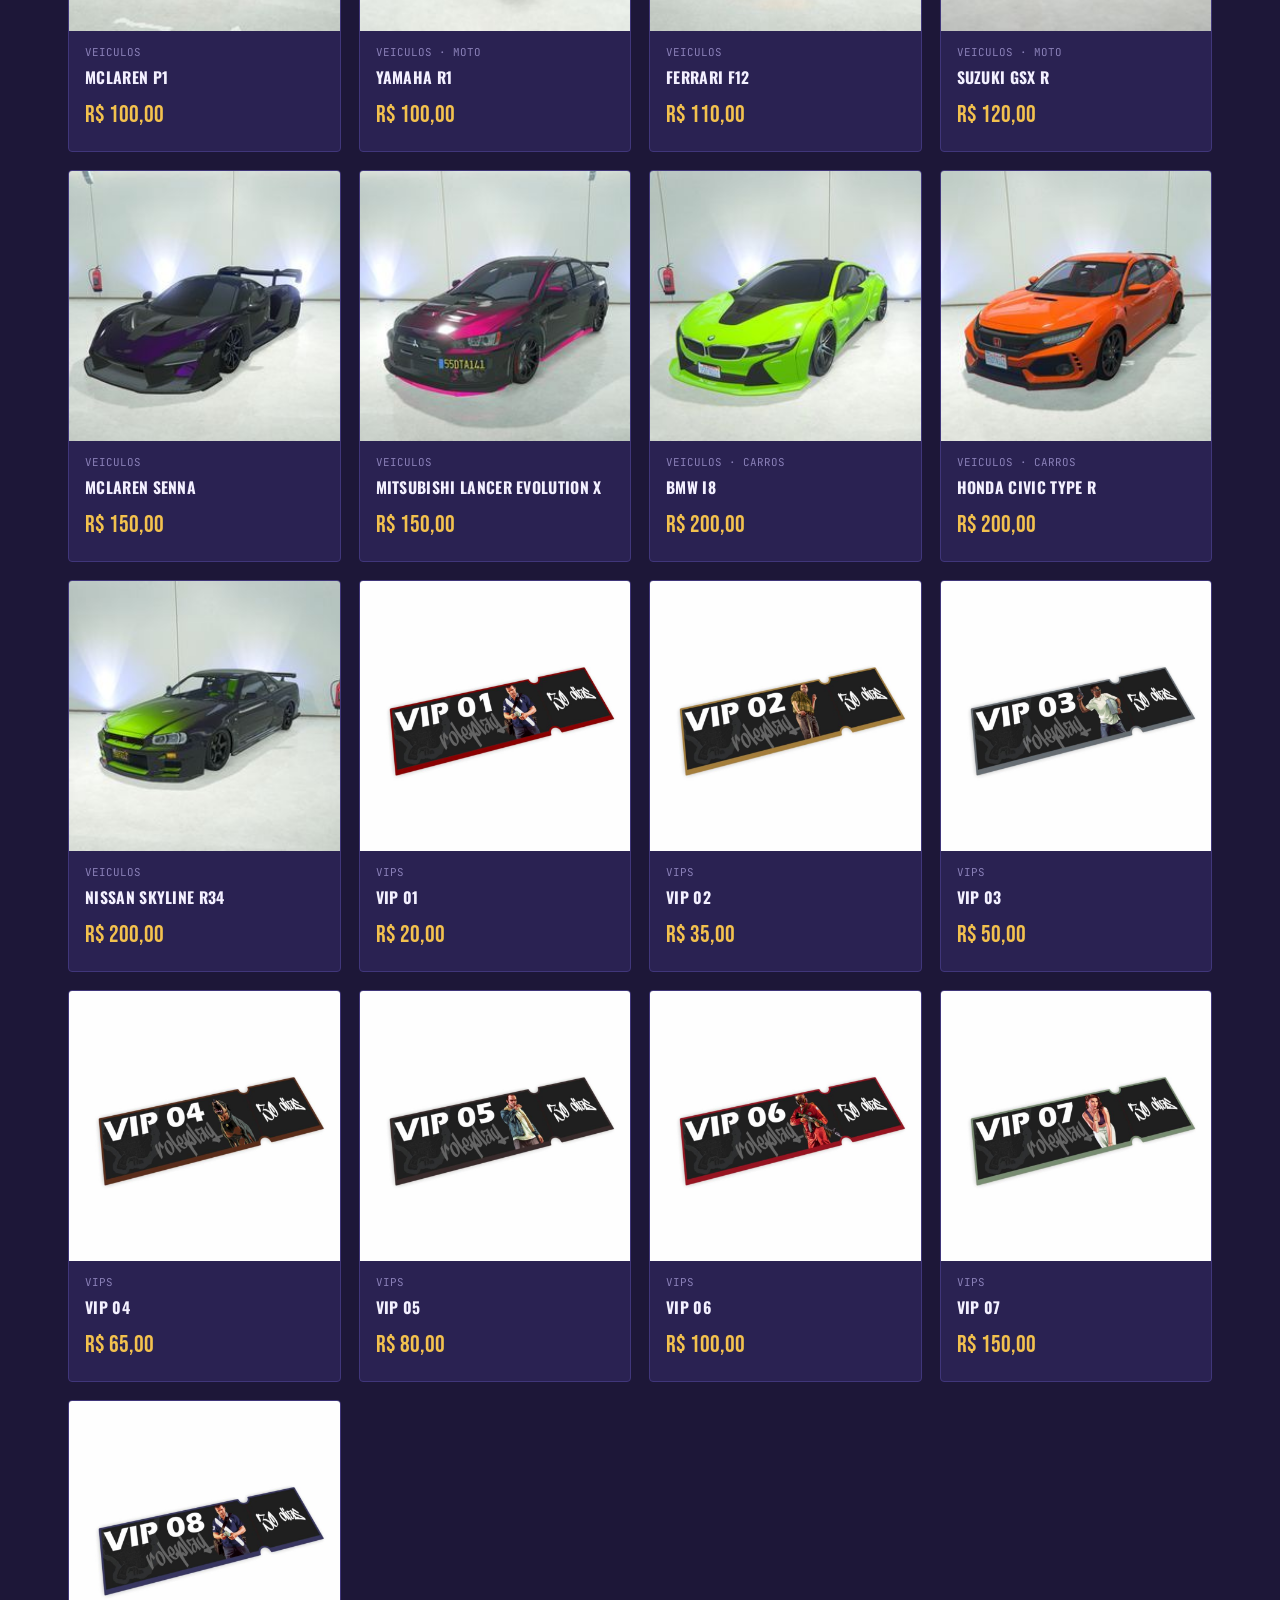
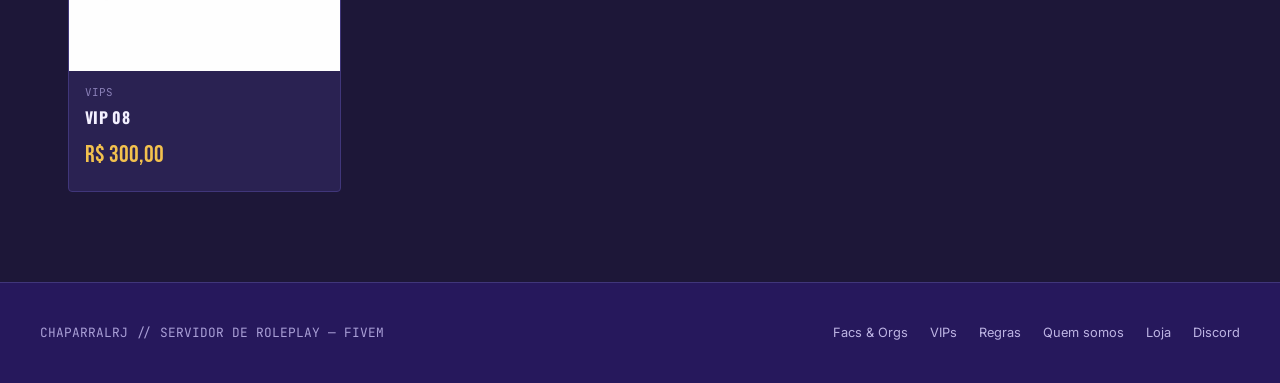
==== commit 3774bd50: "Vitrine da loja: botão Comprar vai para o Discord quando a loja oficial está fora do ar Co-Authored-" ====
--- a/loja/index.html
+++ b/loja/index.html
@@ -10,10 +10,10 @@
 <link rel="preconnect" href="https://fonts.gstatic.com" crossorigin>
 <link href="https://fonts.googleapis.com/css2?family=Bebas+Neue&family=Oswald:wght@400;500;600;700&family=Inter:wght@400;500;600;700&family=JetBrains+Mono:wght@400;500&display=swap" rel="stylesheet">
 <link rel="stylesheet" href="../css/site.css?v=5">
-<link rel="stylesheet" href="loja.css?v=1">
+<link rel="stylesheet" href="loja.css?v=2">
 <script src="endereco-loja.js?v=1"></script>
 <script src="produtos.js?v=2" defer></script>
-<script src="loja-demo.js?v=1" defer></script>
+<script src="loja-demo.js?v=2" defer></script>
 </head>
 <body data-page="lista">
 
--- a/loja/loja.css
+++ b/loja/loja.css
@@ -37,3 +37,5 @@
 .vantagens li{ font-size:0.86rem; color:var(--text-dim); border-left:2px solid var(--amber); padding-left:12px; }
 .vantagens b{ color:var(--text); } .vantagens a{ color:var(--amber); }
 @media(max-width:600px){ .cart-btn{ padding:9px 11px; } }
+.aviso-fora{ margin-top:16px; font-size:0.9rem; line-height:1.5; color:var(--text); background:rgba(232,180,58,0.10); border:1px solid var(--amber); border-radius:4px; padding:12px 14px; }
+.aviso-fora b{ color:var(--amber); }
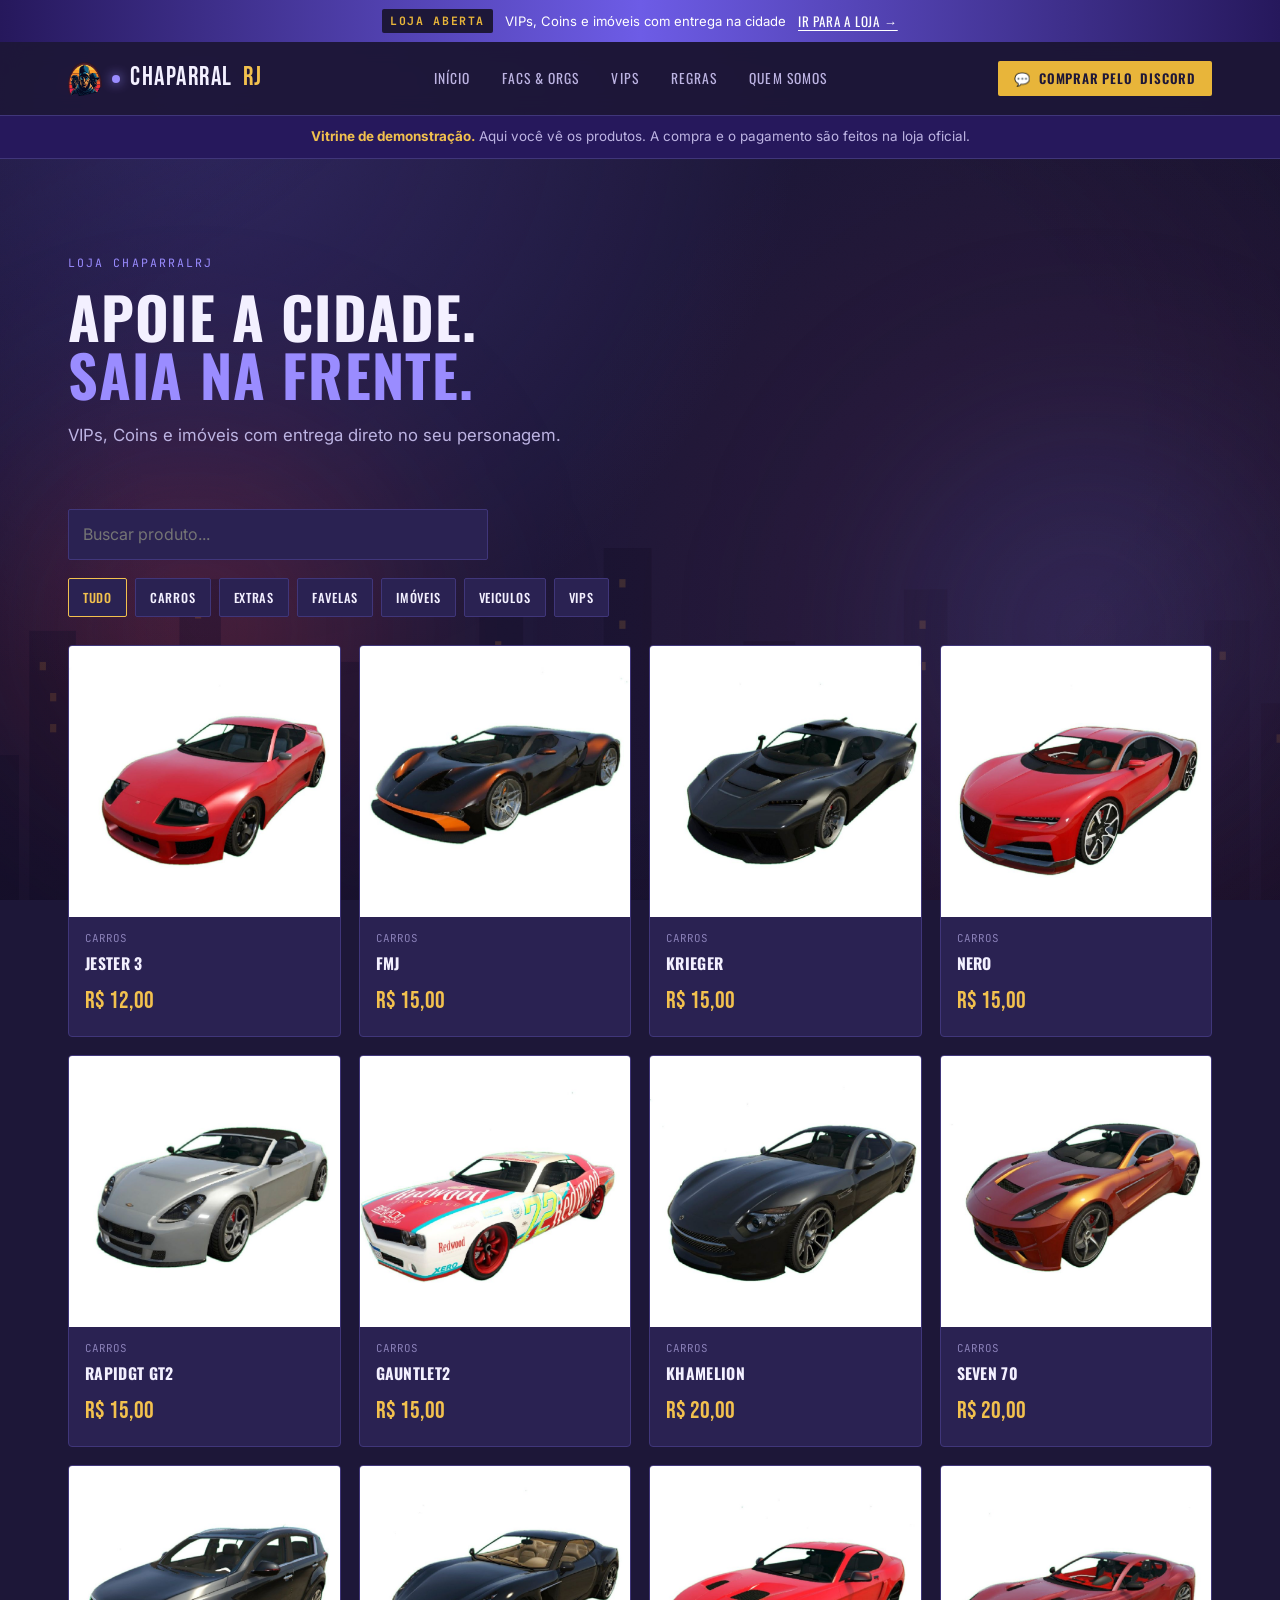
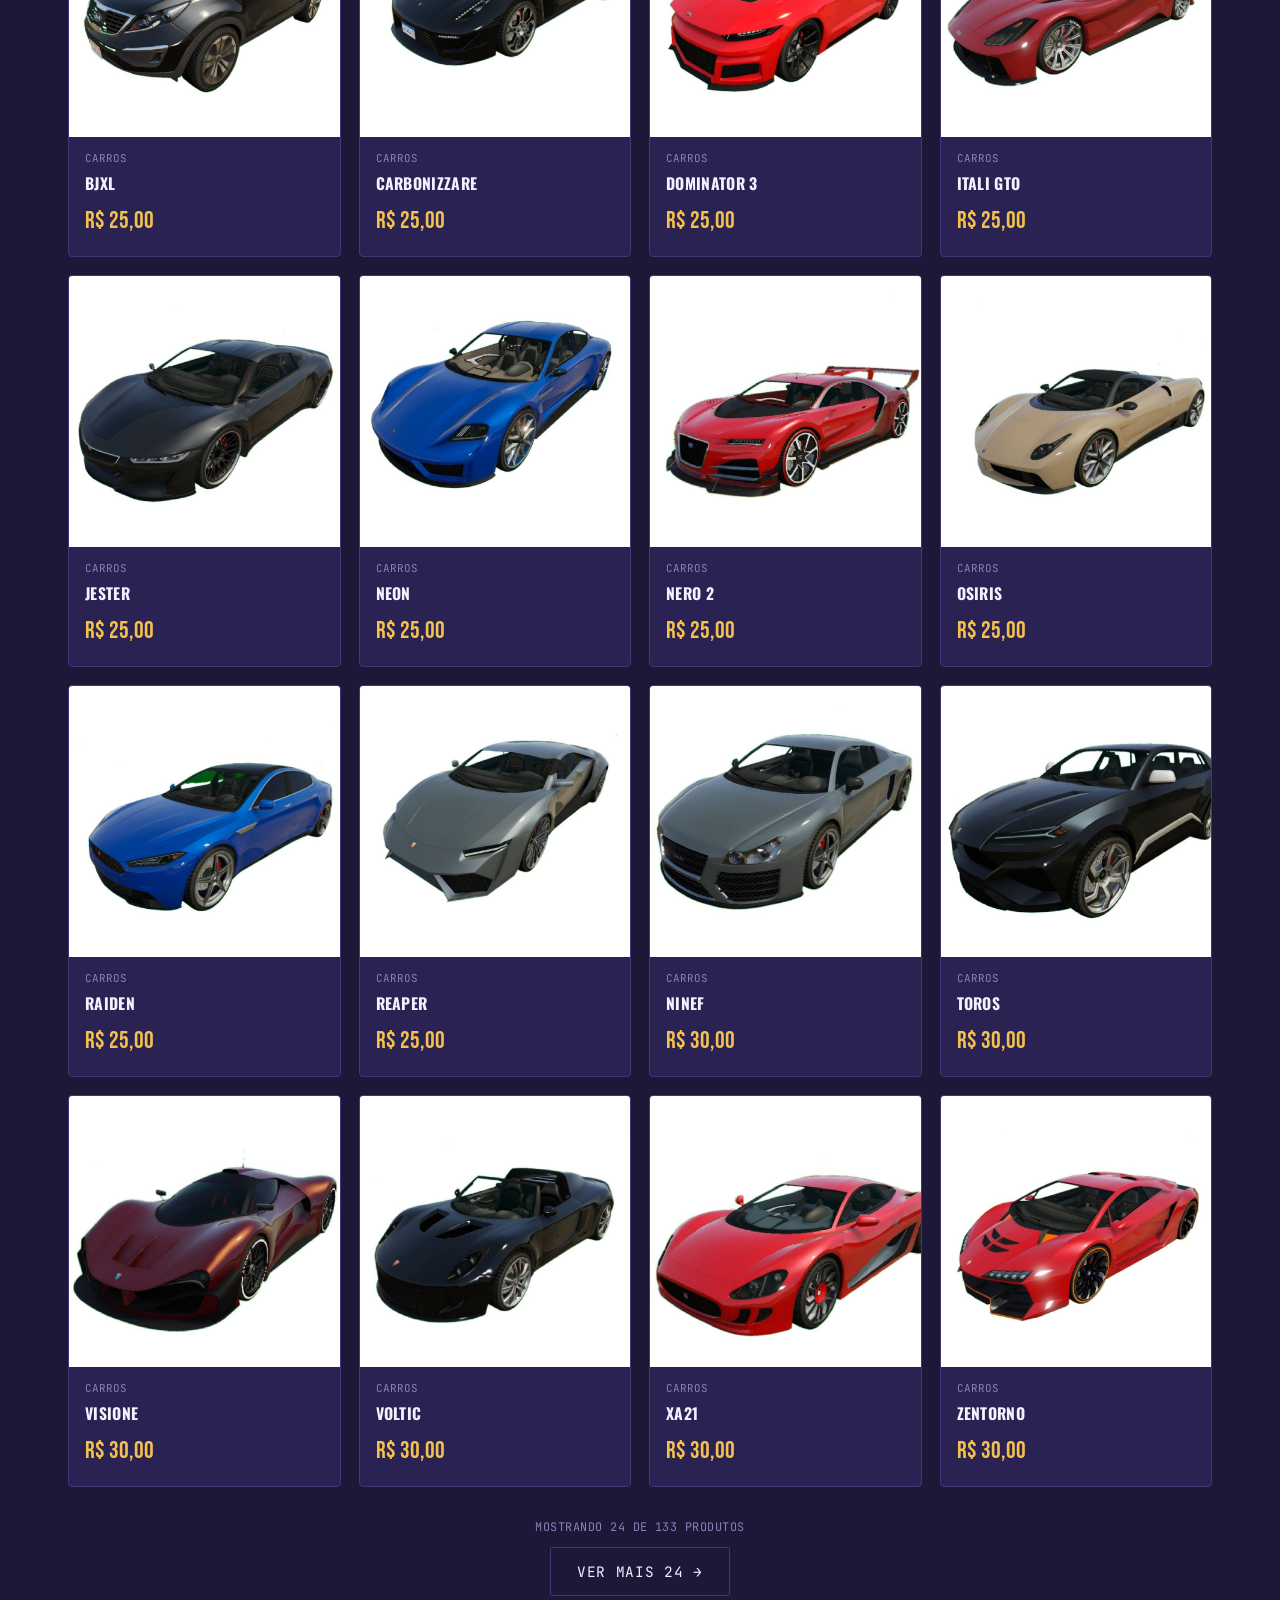
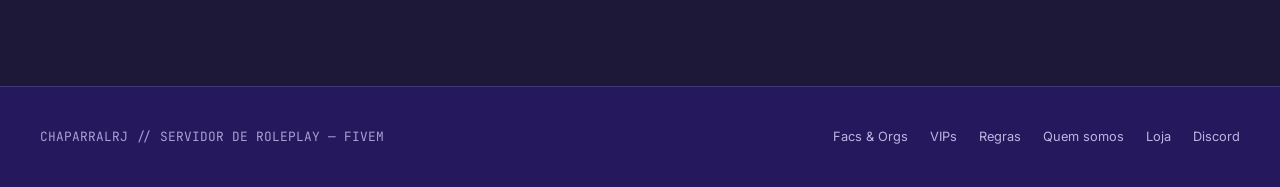
==== commit da4521bc: "Vitrine da loja: 2 produtos por linha no celular e botão Ver mais (24 por vez) Co-Authored-By: Claud" ====
--- a/loja/index.html
+++ b/loja/index.html
@@ -10,10 +10,10 @@
 <link rel="preconnect" href="https://fonts.gstatic.com" crossorigin>
 <link href="https://fonts.googleapis.com/css2?family=Bebas+Neue&family=Oswald:wght@400;500;600;700&family=Inter:wght@400;500;600;700&family=JetBrains+Mono:wght@400;500&display=swap" rel="stylesheet">
 <link rel="stylesheet" href="../css/site.css?v=5">
-<link rel="stylesheet" href="loja.css?v=2">
+<link rel="stylesheet" href="loja.css?v=3">
 <script src="endereco-loja.js?v=1"></script>
 <script src="produtos.js?v=2" defer></script>
-<script src="loja-demo.js?v=2" defer></script>
+<script src="loja-demo.js?v=3" defer></script>
 </head>
 <body data-page="lista">
 
@@ -85,7 +85,7 @@
     <nav id="menu">
       <ul><li><a href="../index.html">Início</a></li><li><a href="../faccoes.html">Facs &amp; Orgs</a></li><li><a href="../lojas-vips.html">VIPs</a></li><li><a href="../regras.html">Regras</a></li><li><a href="../quem-somos.html">Quem somos</a></li></ul>
     </nav>
-    <a class="cart-btn" id="link-oficial" href="#" target="_blank" rel="noopener">🛒 Loja oficial</a>
+    <a class="cart-btn" id="link-oficial" href="#" target="_blank" rel="noopener">🛒 Loja<span class="so-desk"> oficial</span></a>
     <button class="nav-toggle" aria-label="Abrir menu" onclick="document.getElementById('menu').classList.toggle('aberto')">☰</button>
   </div>
 </header>
--- a/loja/loja.css
+++ b/loja/loja.css
@@ -39,3 +39,24 @@
 @media(max-width:600px){ .cart-btn{ padding:9px 11px; } }
 .aviso-fora{ margin-top:16px; font-size:0.9rem; line-height:1.5; color:var(--text); background:rgba(232,180,58,0.10); border:1px solid var(--amber); border-radius:4px; padding:12px 14px; }
 .aviso-fora b{ color:var(--amber); }
+/* Item 2 (2026-11-10): botão Ver mais e 2 produtos por linha no celular */
+.ver-mais{ display:flex; flex-direction:column; align-items:center; gap:12px; margin-top:32px; color:var(--text-faint); font:0.74rem 'JetBrains Mono',monospace; text-transform:uppercase; letter-spacing:0.04em; }
+.ver-mais:empty{ display:none; }
+.ver-mais .btn{ cursor:pointer; font-family:inherit; }
+@media(max-width:600px){
+  .loja-grade{ grid-template-columns:repeat(2,minmax(0,1fr)); gap:10px; }
+  .produto-card .info{ padding:10px 10px 12px; gap:4px; }
+  .produto-card .tag{ font-size:0.6rem; }
+  .produto-card h3{ font-size:0.86rem; line-height:1.25; overflow-wrap:anywhere; }
+  .produto-card .preco{ font-size:1.25rem; }
+  .loja-filtros{ flex-wrap:nowrap; overflow-x:auto; margin:14px -16px 20px; padding:0 16px 4px; scrollbar-width:none; }
+  .loja-filtros::-webkit-scrollbar{ display:none; }
+  .loja-filtros button{ flex:0 0 auto; }
+  .loja-busca input{ max-width:none; }
+  .so-desk{ display:none; }
+  .nav-wrap{ gap:10px; padding:14px 16px; }
+  .brand{ font-size:1.3rem; gap:6px; min-width:0; }
+  .brand .dot{ display:none; }
+  .brand img{ height:28px; }
+  .cart-btn{ padding:9px 10px; font-size:0.74rem; margin-left:auto; }
+}
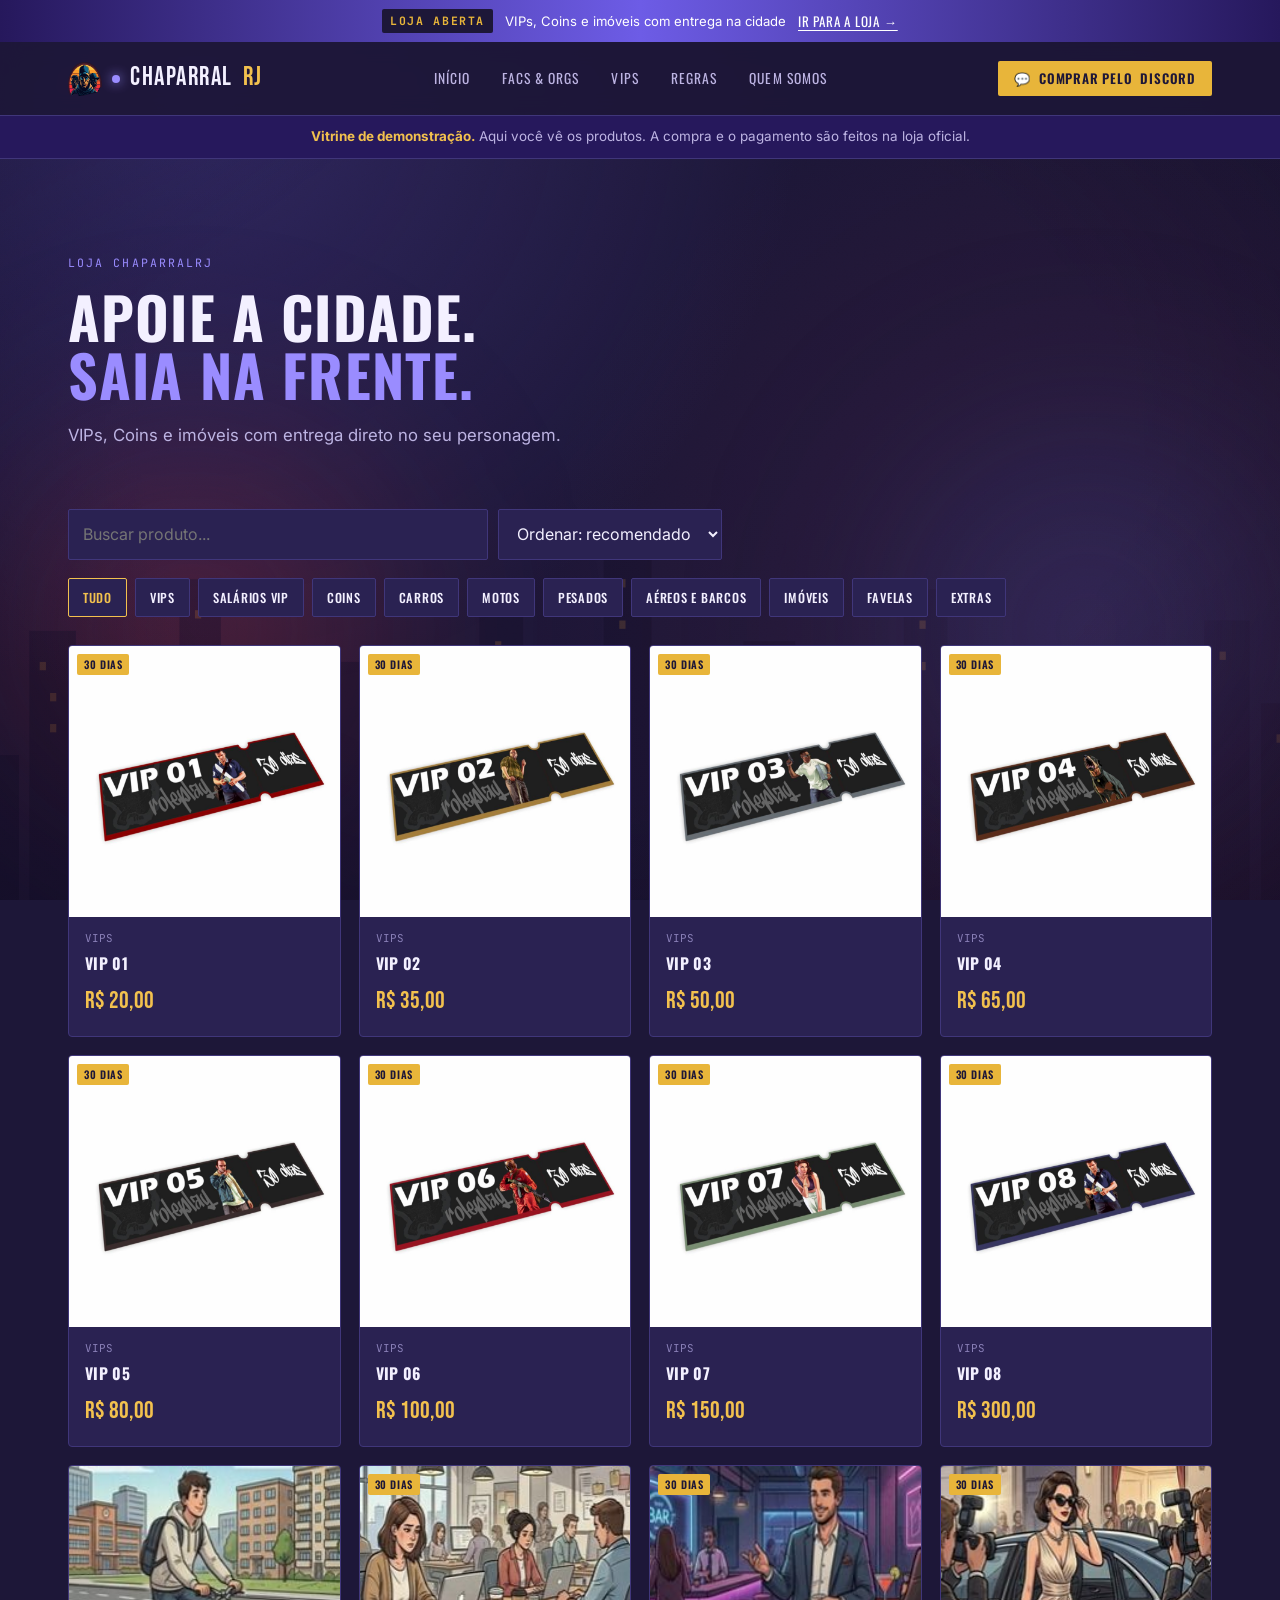
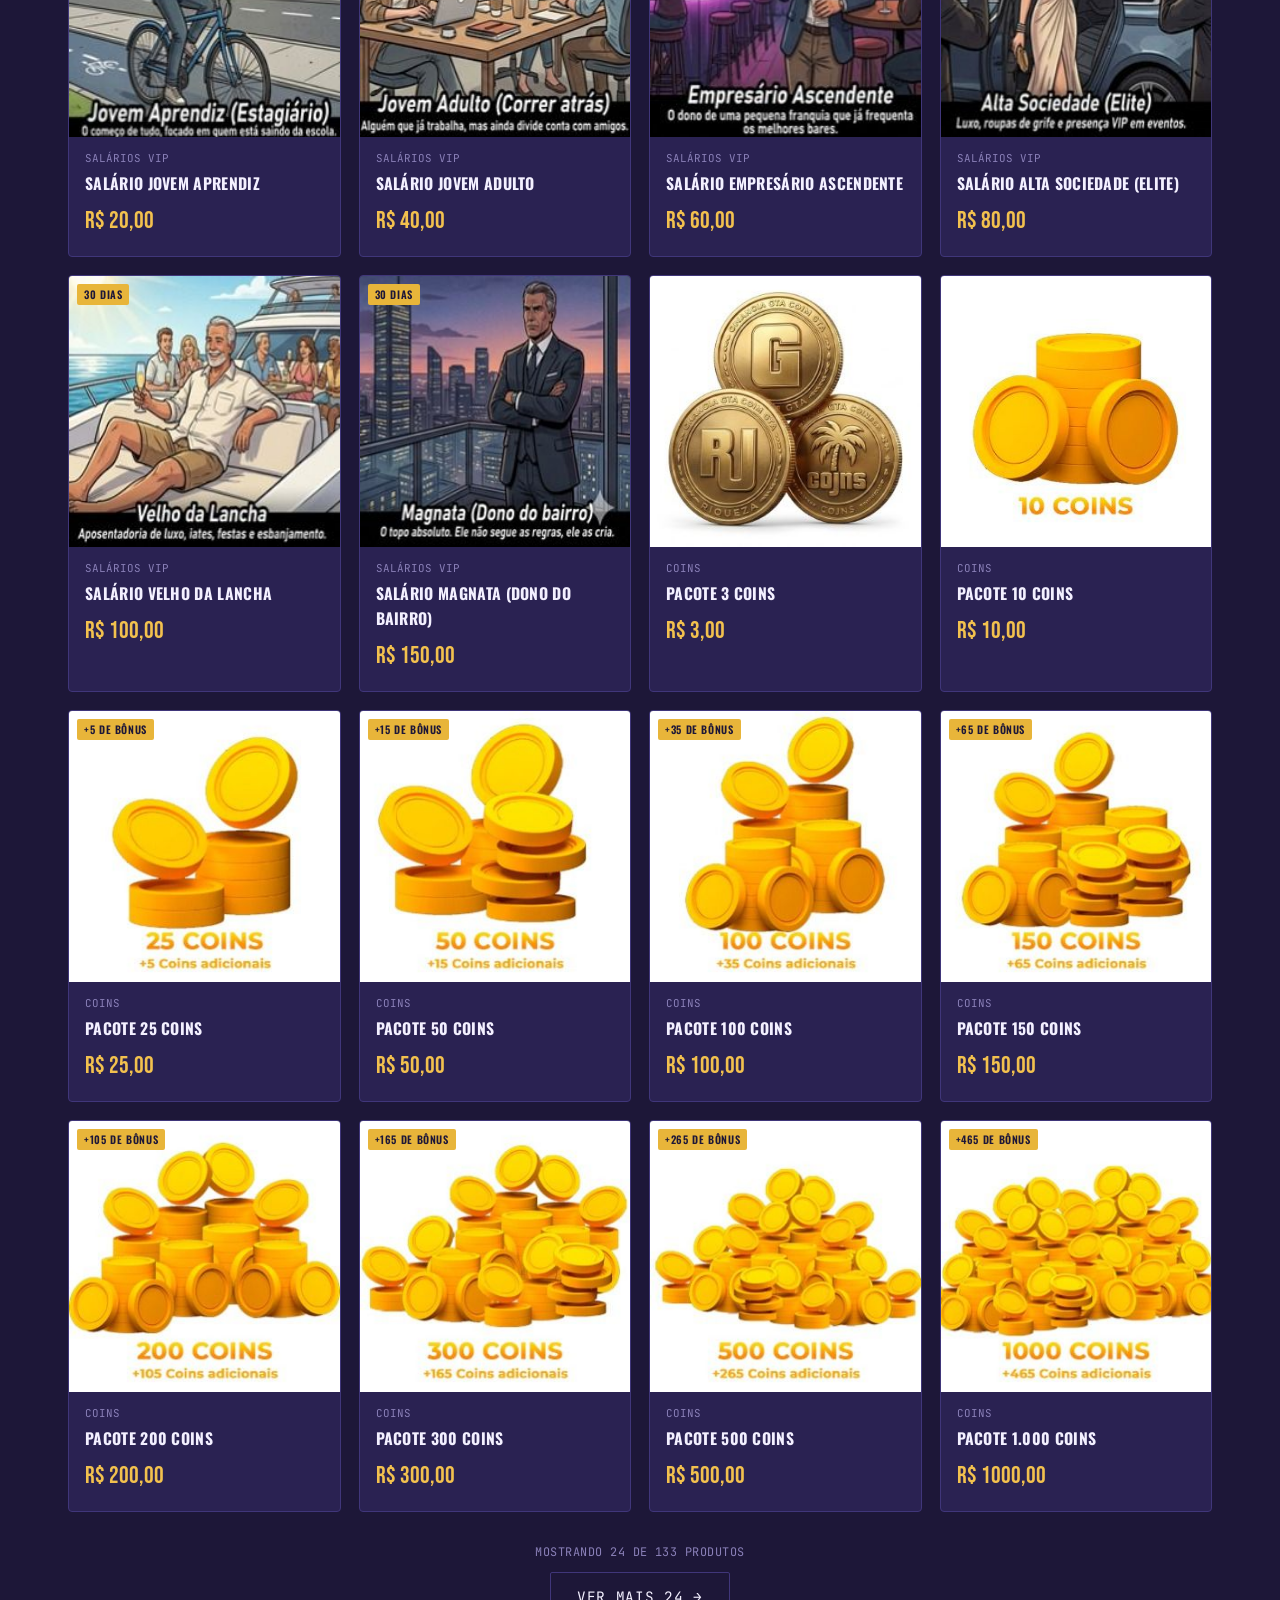
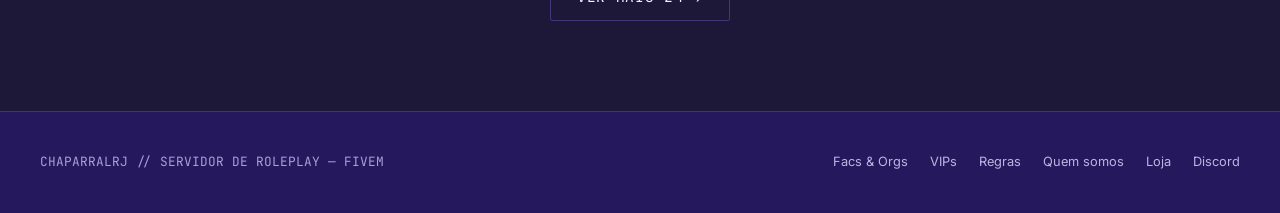
==== commit 62c57d78: "Vitrine da loja: catálogo organizado (categorias, nomes, descrições), ordenar por preço e selos Só a" ====
--- a/loja/index.html
+++ b/loja/index.html
@@ -10,10 +10,11 @@
 <link rel="preconnect" href="https://fonts.gstatic.com" crossorigin>
 <link href="https://fonts.googleapis.com/css2?family=Bebas+Neue&family=Oswald:wght@400;500;600;700&family=Inter:wght@400;500;600;700&family=JetBrains+Mono:wght@400;500&display=swap" rel="stylesheet">
 <link rel="stylesheet" href="../css/site.css?v=5">
-<link rel="stylesheet" href="loja.css?v=3">
+<link rel="stylesheet" href="loja.css?v=4">
 <script src="endereco-loja.js?v=1"></script>
 <script src="produtos.js?v=2" defer></script>
-<script src="loja-demo.js?v=3" defer></script>
+<script src="catalogo.js?v=1" defer></script>
+<script src="loja-demo.js?v=4" defer></script>
 </head>
 <body data-page="lista">
 
@@ -97,7 +98,7 @@
   <p class="lede">VIPs, Coins e imóveis com entrega direto no seu personagem.</p>
 </section>
 <section class="tight loja-area">
-  <div class="loja-busca"><input id="busca" type="search" placeholder="Buscar produto..." aria-label="Buscar produto"></div>
+  <div class="loja-busca"><input id="busca" type="search" placeholder="Buscar produto..." aria-label="Buscar produto"><select id="ordenar" aria-label="Ordenar produtos"><option value="">Ordenar: recomendado</option><option value="menor">Menor preço</option><option value="maior">Maior preço</option><option value="az">Nome (A a Z)</option></select></div>
   <div class="loja-filtros" id="filtros"></div>
   <div class="loja-grade" id="produtos"></div>
 </section>
--- a/loja/loja.css
+++ b/loja/loja.css
@@ -60,3 +60,12 @@
   .brand img{ height:28px; }
   .cart-btn{ padding:9px 10px; font-size:0.74rem; margin-left:auto; }
 }
+/* Item 3 (2026-11-17): ordenar e selos */
+.loja-busca{ display:flex; gap:10px; flex-wrap:wrap; }
+.loja-busca input{ flex:1 1 260px; }
+.loja-busca select{ flex:0 0 auto; background:var(--panel); border:1px solid var(--border); color:var(--text); padding:12px 14px; border-radius:2px; font:inherit; cursor:pointer; }
+.loja-busca select:focus{ outline:none; border-color:var(--amber); }
+.produto-card .foto{ position:relative; }
+.selo-card{ position:absolute; top:8px; left:8px; background:var(--loja); color:#1d1738; font:600 0.66rem/1 'Oswald',sans-serif; text-transform:uppercase; letter-spacing:0.06em; padding:5px 7px; border-radius:2px; }
+.preco.consulta{ font-size:1.1rem; color:var(--text-dim); }
+@media(max-width:600px){ .loja-busca select{ flex:1 1 100%; } .selo-card{ font-size:0.58rem; top:6px; left:6px; } }
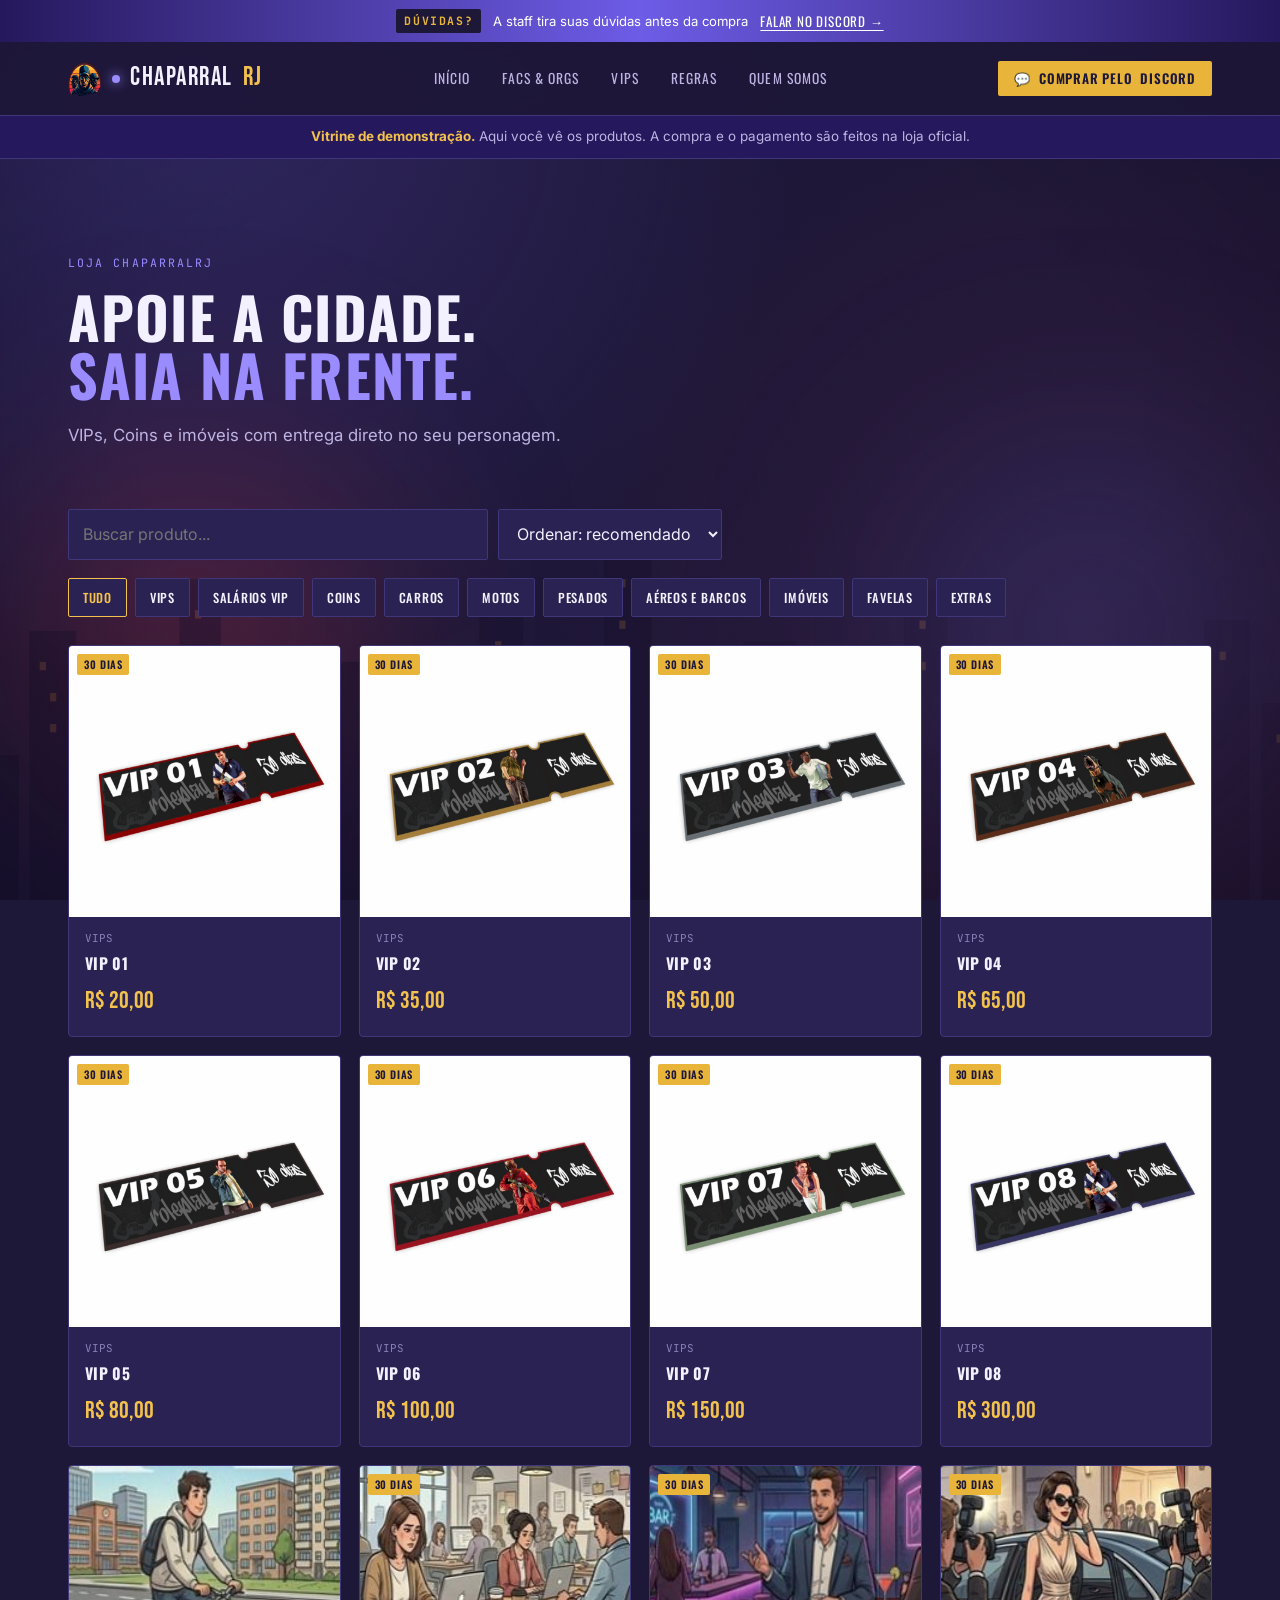
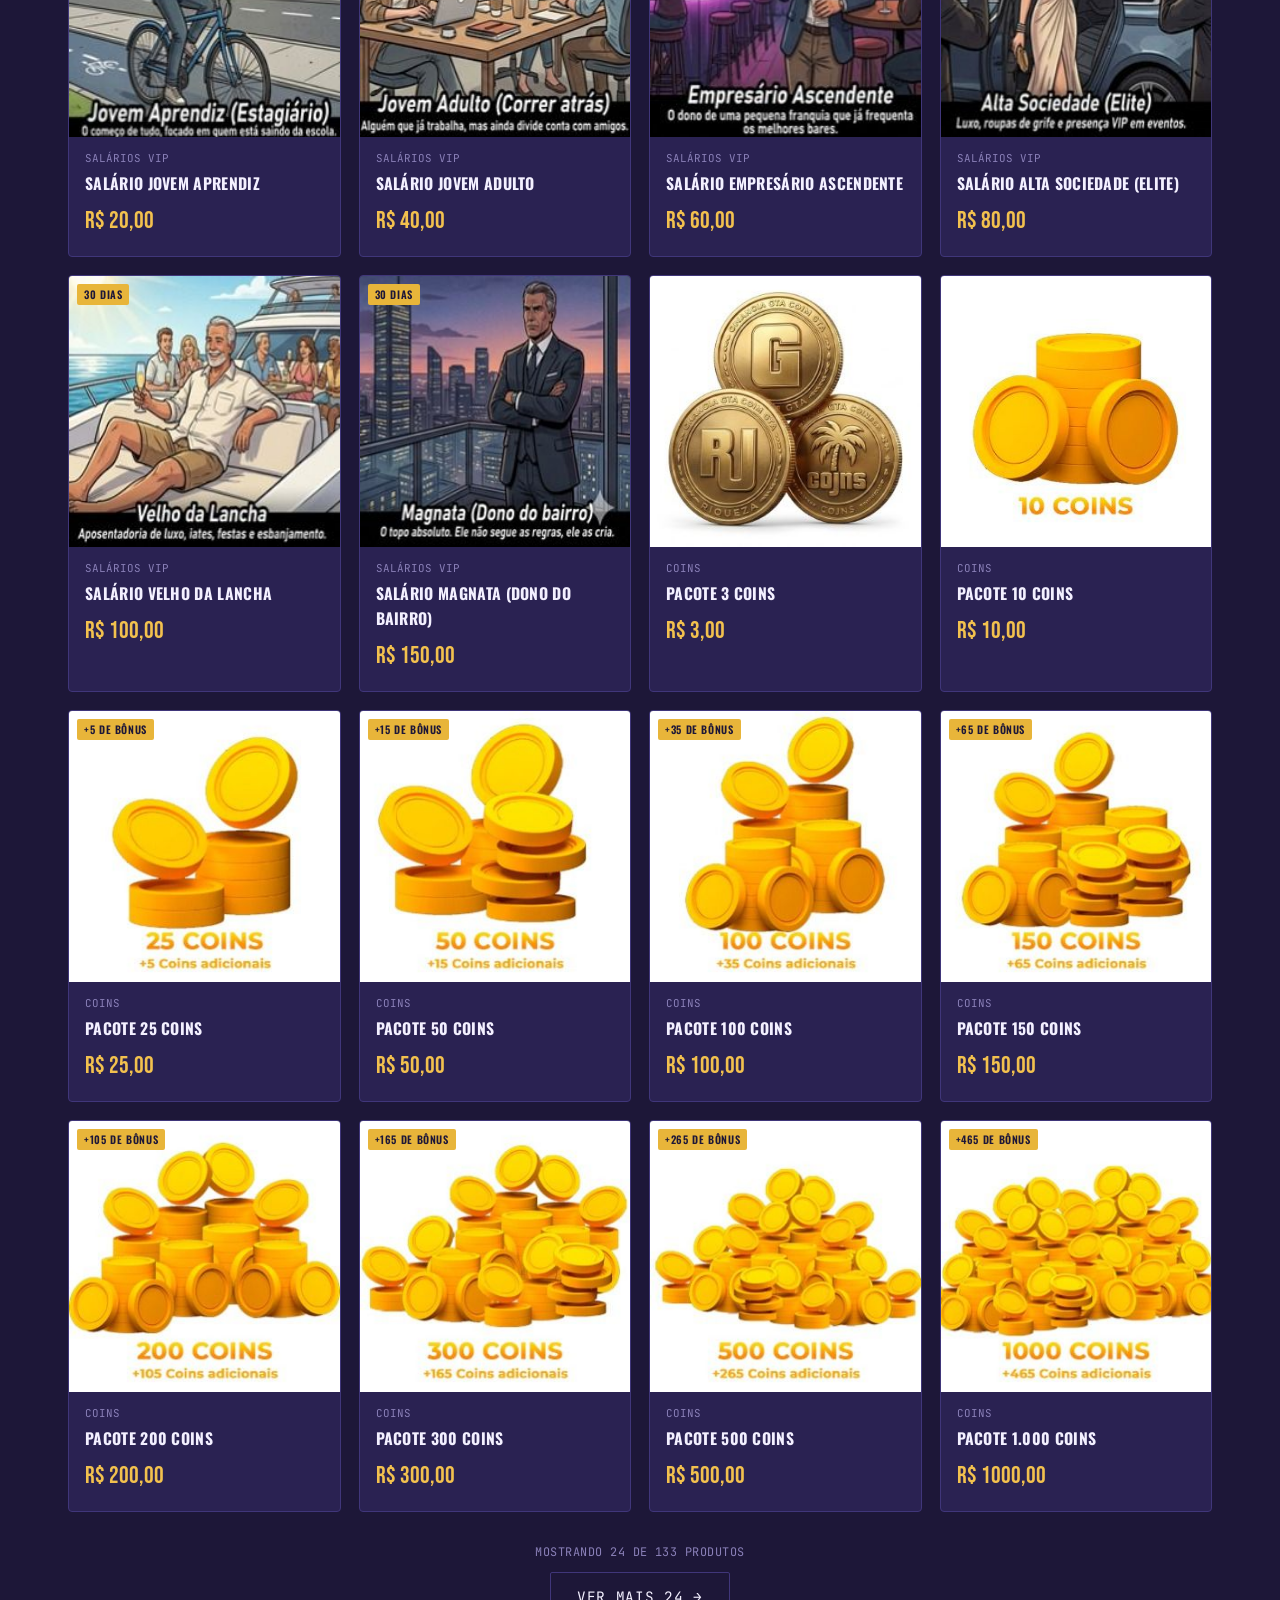
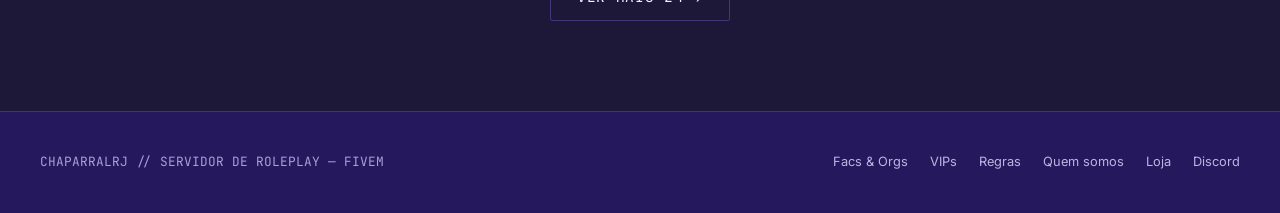
==== commit 2a49287b: "Vitrine da loja: faixa do topo leva ao Discord e página do produto mostra produtos parecidos Co-Auth" ====
--- a/loja/index.html
+++ b/loja/index.html
@@ -10,11 +10,11 @@
 <link rel="preconnect" href="https://fonts.gstatic.com" crossorigin>
 <link href="https://fonts.googleapis.com/css2?family=Bebas+Neue&family=Oswald:wght@400;500;600;700&family=Inter:wght@400;500;600;700&family=JetBrains+Mono:wght@400;500&display=swap" rel="stylesheet">
 <link rel="stylesheet" href="../css/site.css?v=5">
-<link rel="stylesheet" href="loja.css?v=4">
+<link rel="stylesheet" href="loja.css?v=5">
 <script src="endereco-loja.js?v=1"></script>
 <script src="produtos.js?v=2" defer></script>
 <script src="catalogo.js?v=1" defer></script>
-<script src="loja-demo.js?v=4" defer></script>
+<script src="loja-demo.js?v=5" defer></script>
 </head>
 <body data-page="lista">
 
@@ -78,7 +78,7 @@
   </svg>
 </div>
 
-<a class="aviso-topo" href="index.html"><b>LOJA ABERTA</b> VIPs, Coins e imóveis com entrega na cidade <span>Ir para a loja →</span></a>
+<a class="aviso-topo" href="https://discord.gg/Wx2dg5drwc" target="_blank" rel="noopener"><b>DÚVIDAS?</b> A staff tira suas dúvidas antes da compra <span>Falar no Discord →</span></a>
 
 <header id="site-header">
   <div class="nav-wrap">
--- a/loja/loja.css
+++ b/loja/loja.css
@@ -69,3 +69,10 @@
 .selo-card{ position:absolute; top:8px; left:8px; background:var(--loja); color:#1d1738; font:600 0.66rem/1 'Oswald',sans-serif; text-transform:uppercase; letter-spacing:0.06em; padding:5px 7px; border-radius:2px; }
 .preco.consulta{ font-size:1.1rem; color:var(--text-dim); }
 @media(max-width:600px){ .loja-busca select{ flex:1 1 100%; } .selo-card{ font-size:0.58rem; top:6px; left:6px; } }
+/* Item 4 (2026-11-18): produtos parecidos */
+.parecidos{ margin-top:70px; padding-top:34px; border-top:1px solid var(--border); }
+.parecidos-topo{ display:flex; justify-content:space-between; align-items:baseline; gap:12px; flex-wrap:wrap; margin-bottom:22px; }
+.parecidos-topo h2{ font-size:1.6rem; }
+.parecidos-topo a{ font:500 0.8rem 'Oswald',sans-serif; text-transform:uppercase; letter-spacing:0.06em; color:var(--amber); }
+.parecidos-topo a:hover{ text-decoration:underline; text-underline-offset:3px; }
+@media(max-width:600px){ .parecidos{ margin-top:44px; padding-top:26px; } .parecidos-topo h2{ font-size:1.3rem; } }
